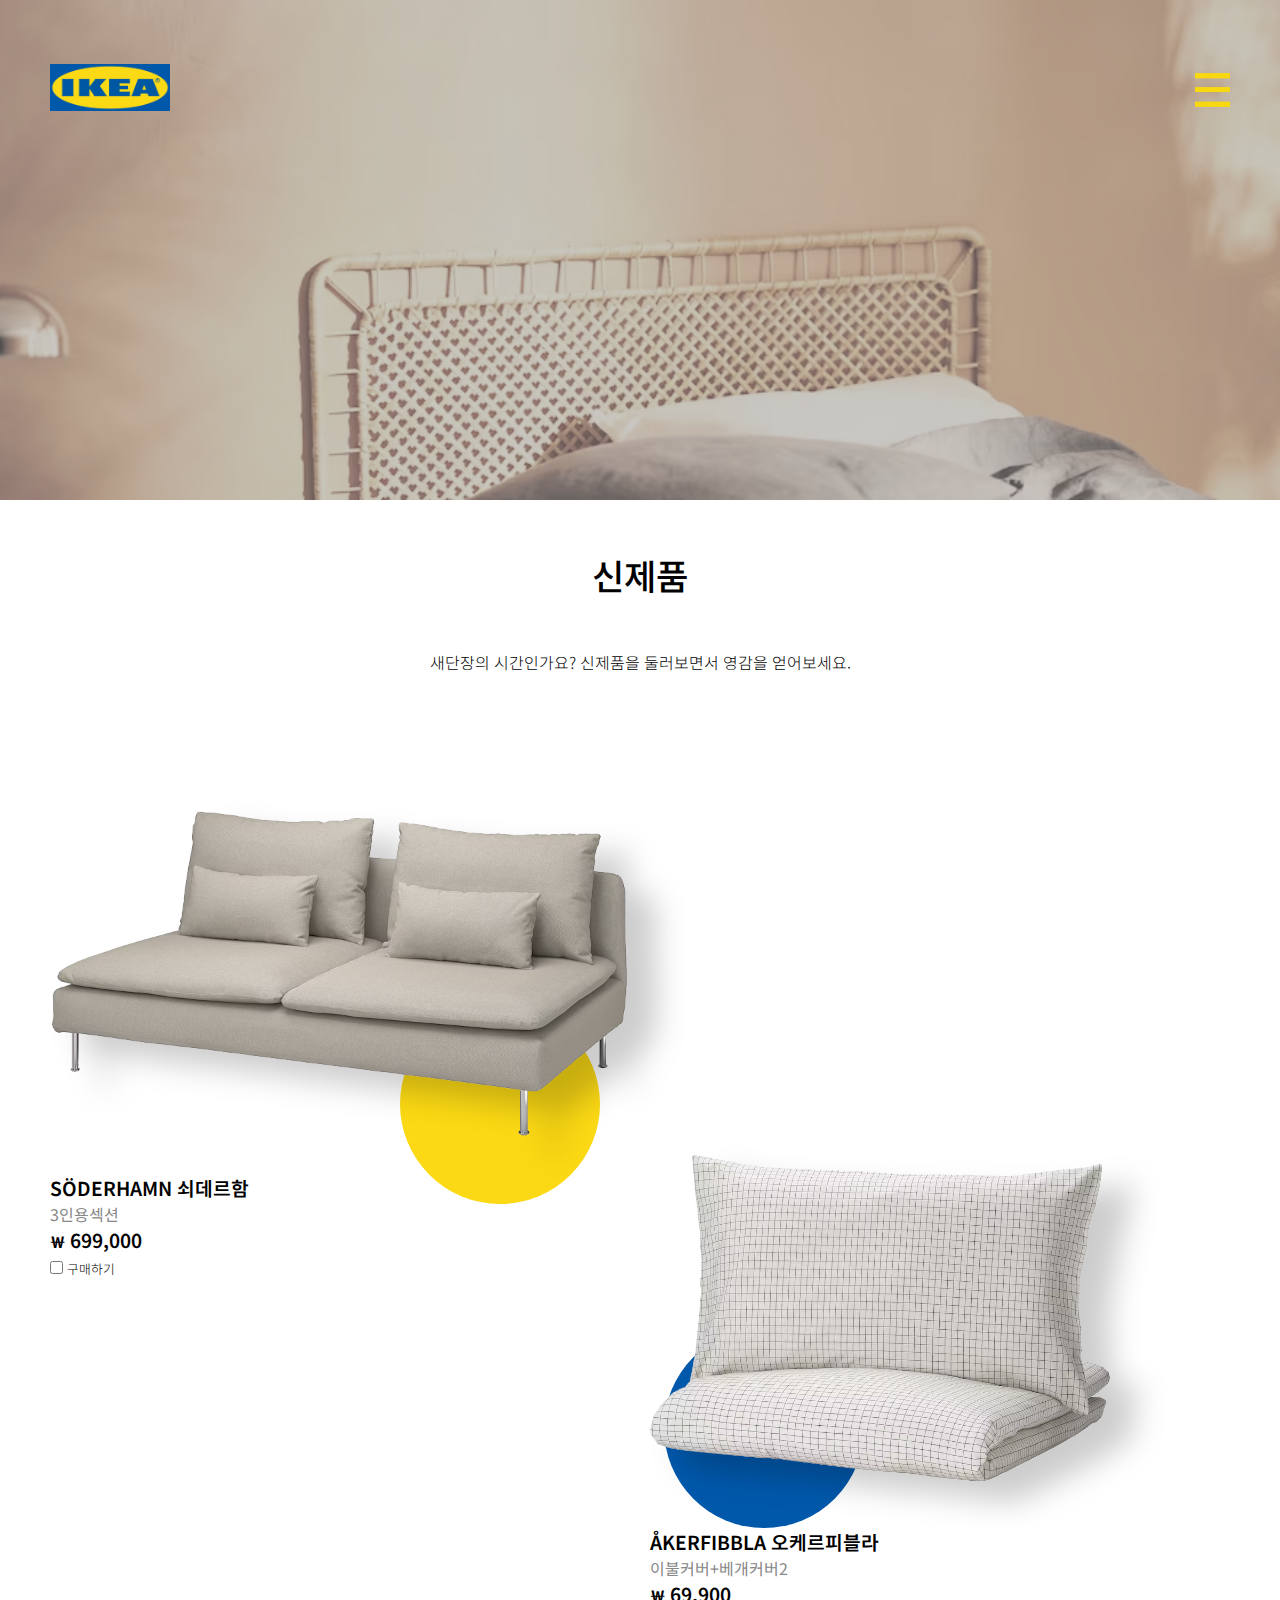
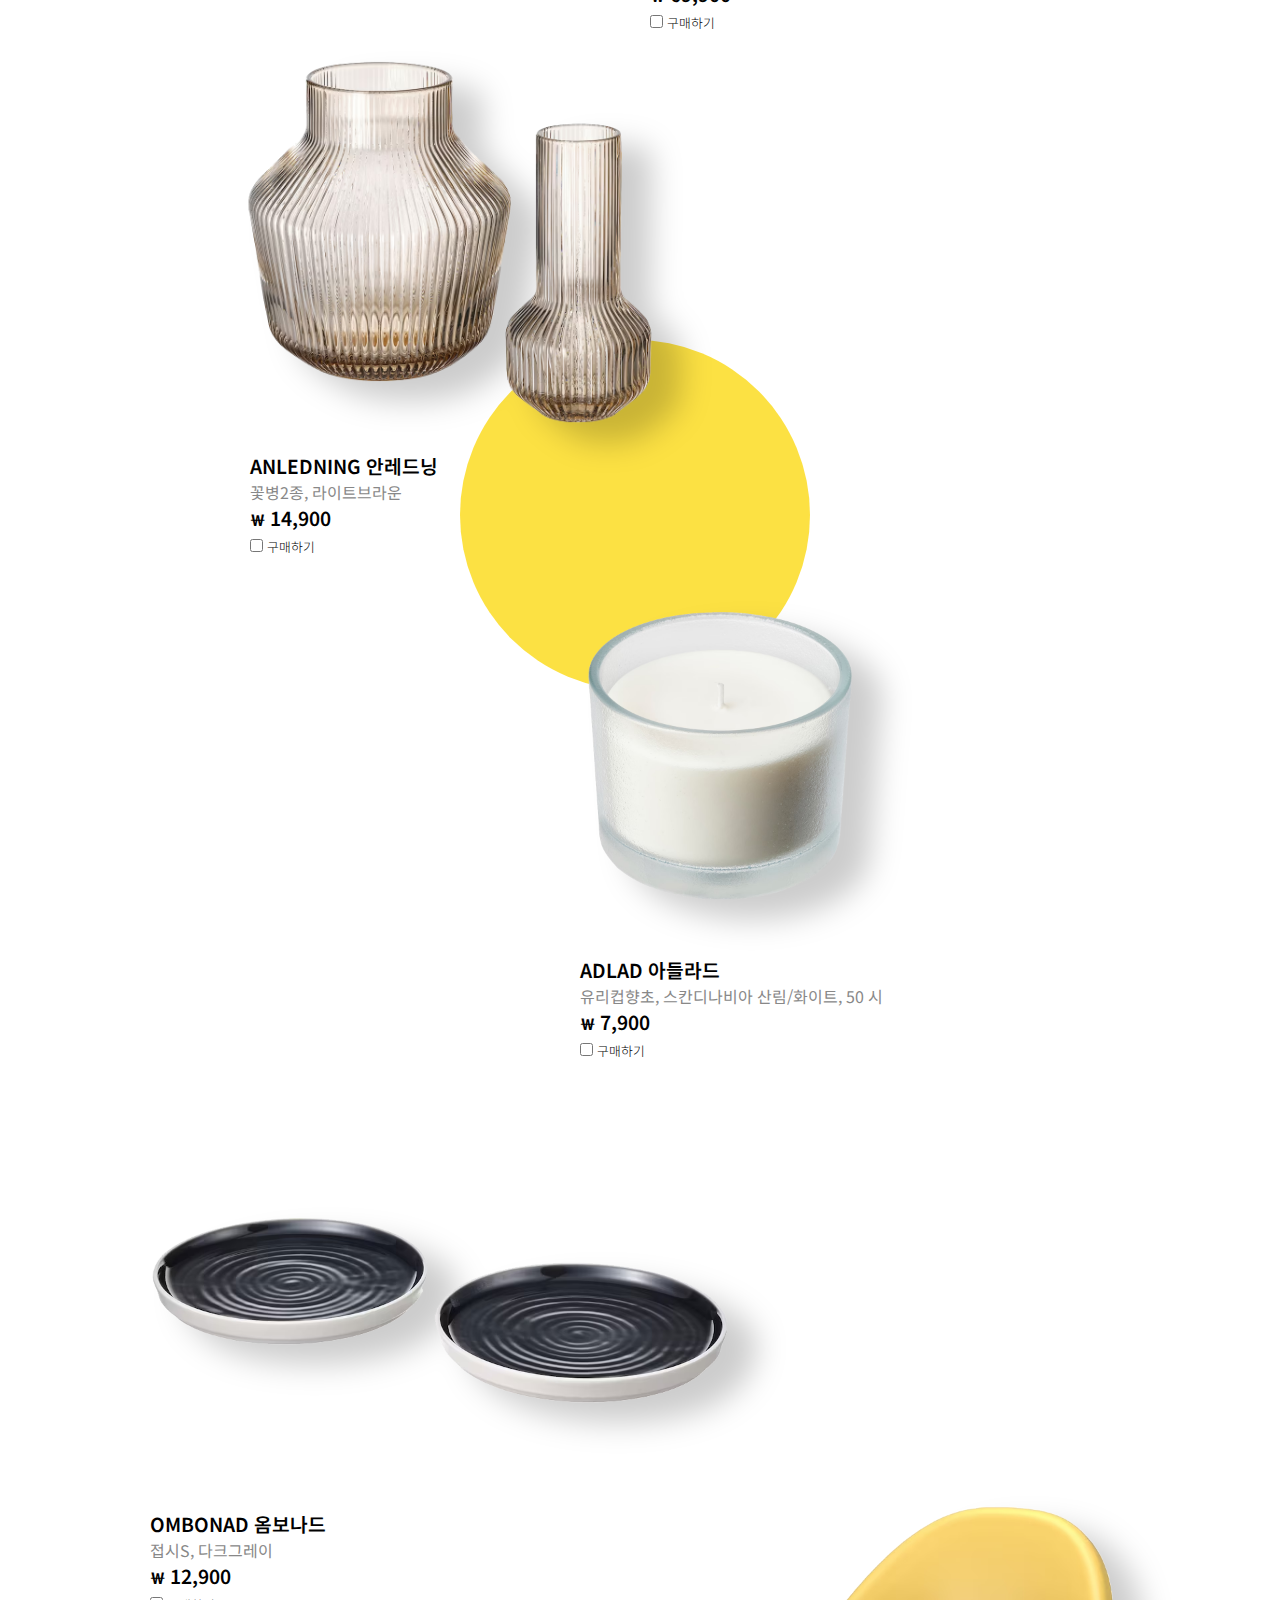
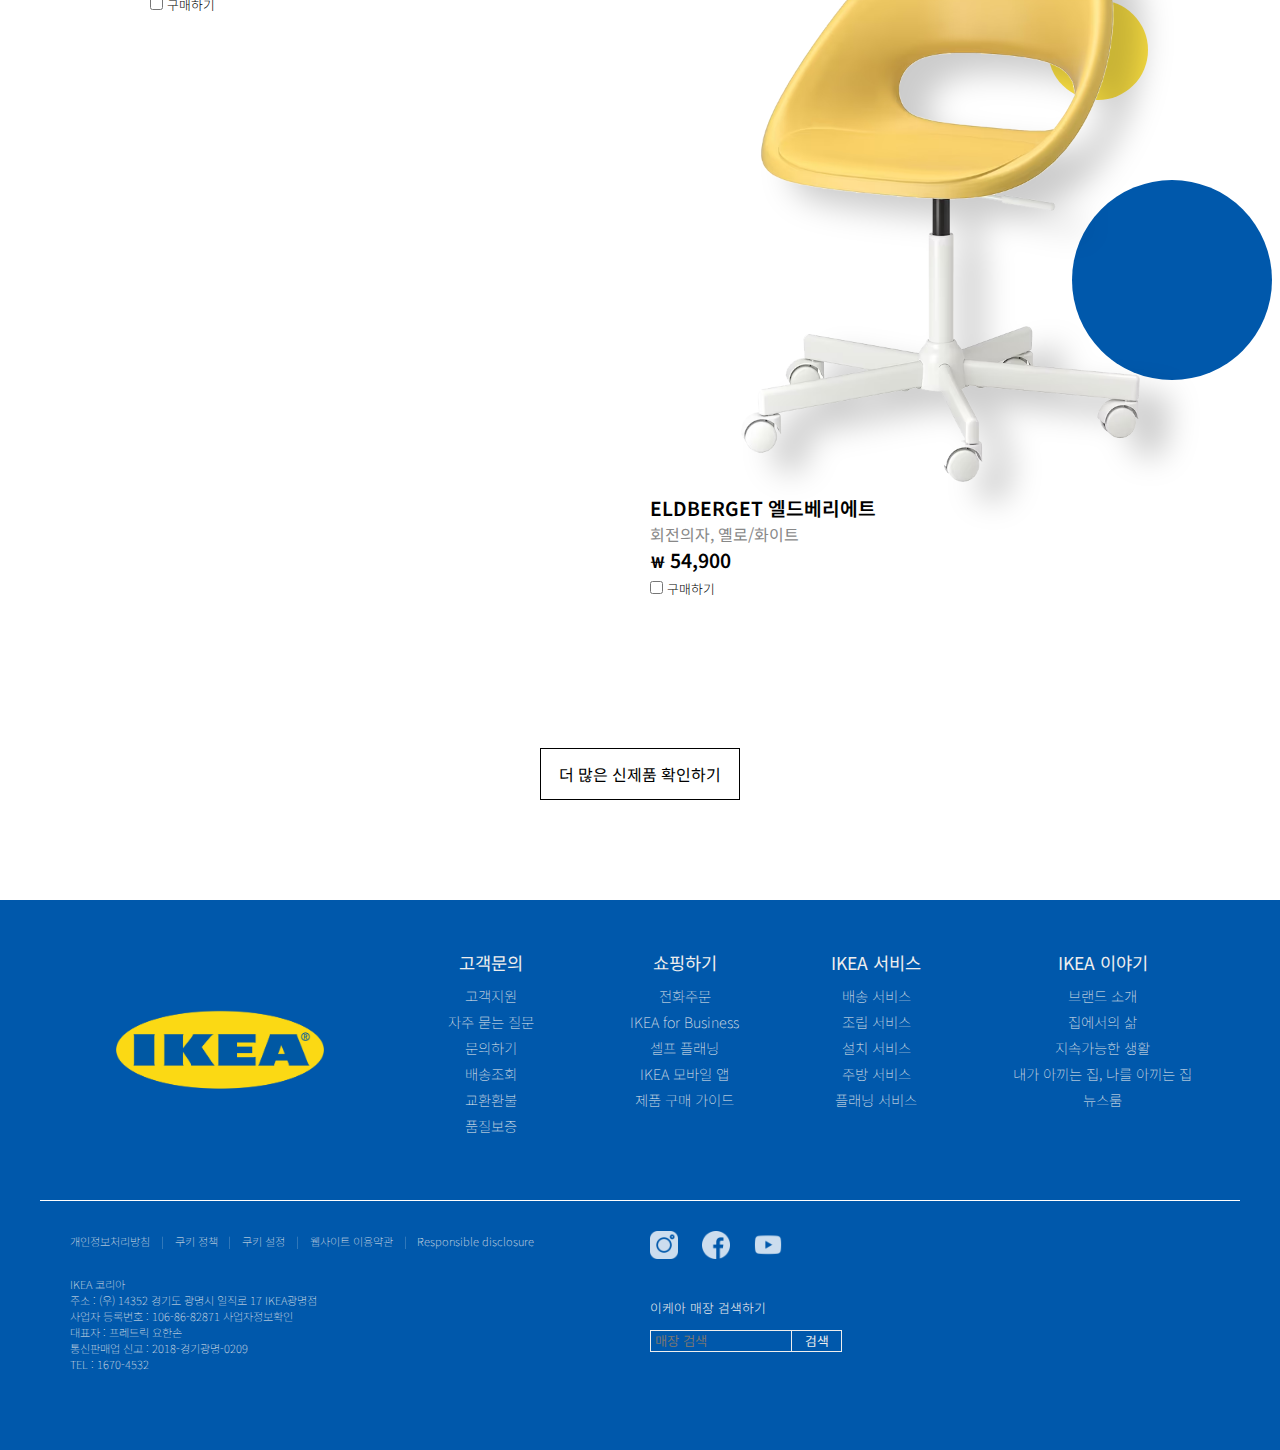
==== sub.html @ 5c3e59d3 "서브페이지 미디어쿼리 추가" ====
<!DOCTYPE html>
<html lang="ko">
<head>
    <meta charset="UTF-8">
    <meta http-equiv="X-UA-Compatible" content="IE=edge">
    <meta name="viewport" content="width=device-width, initial-scale=1.0">
    <link rel="icon" href="img/logo_tap.png">
    <link rel="stylesheet" href="css/reset.css">
    <link rel="stylesheet" href="css/sub.css">
    <link rel="preconnect" href="https://fonts.googleapis.com">
    <link rel="preconnect" href="https://fonts.gstatic.com" crossorigin>
    <link href="https://fonts.googleapis.com/css2?family=Noto+Sans+KR:wght@100;300;400;500;700;900&display=swap"
        rel="stylesheet">

    <title>IKEA_sub</title>

    <script src="https://code.jquery.com/jquery-3.6.0.min.js"></script>

    <!-- js 나중에 분리 -->
    <script> 
                // 햄버거 메뉴

                if (window.matchMedia("(min-width: 1200px)").matches) {
            function openLeftMenu() {
                document.getElementById("left_menu").style.width = "30%";
            }/*-- #left_menu의 width를 변경시켜 왼쪽 메뉴가 나타날 수 있도록 함.--*/
            function closeLeftMenu() {
                document.getElementById("left_menu").style.width = "0%";
            }
        } else if(window.matchMedia("(min-width: 700px)").matches) {
            function openLeftMenu() {
                document.getElementById("left_menu").style.width = "40%";
            }/*-- #left_menu의 width를 변경시켜 왼쪽 메뉴가 나타날 수 있도록 함.--*/
            function closeLeftMenu() {
                document.getElementById("left_menu").style.width = "0%";
            }
        } else {
            function openLeftMenu() {
                document.getElementById("left_menu").style.width = "60%";
            }/*-- #left_menu의 width를 변경시켜 왼쪽 메뉴가 나타날 수 있도록 함.--*/
            function closeLeftMenu() {
                document.getElementById("left_menu").style.width = "0%";
            }
        };
    </script>
</head>

<body>

    <div id="wrap">
    
        <header>
            <div id="menu">
                <div class="logo" onclick="location.href='index.html'"><img src="img/logo.png" alt="로고이미지"></div>
    
                <img src="img/menu_icon.png" id="hambuger" onclick="openLeftMenu()" alt="햄버거로고">
            </div>
    
            <div id="left_menu" class="overlay">
                <a href="javascript:void(0)" class="closebtn" onclick="closeLeftMenu()">&times;</a>
                <div class="overlay-content">
                    <a href="sub.html">모든 제품</a>
                    <a href="sub.html">온라인 쇼룸</a>
                    <a href="sub.html">할인 중</a>
                    <a href="sub.html">신제품</a>
                    <a href="sub.html">아이디어</a>
                    <a href="sub.html">새로운 소식</a>
                    <a href="sub.html">매장안내</a>
                </div>
            </div>
        </header>
    
        <div id="sub_top">
        </div>
    
        <div id="sub_content">
            <h1>신제품</h1>
            <p>새단장의 시간인가요? 신제품을 둘러보면서 영감을 얻어보세요.</p>
            <div class="circle"></div>
            <div class="circle2"></div>
            <div class="circle3"></div>
            <div class="circle4"></div>
            <div class="circle5"></div>

            <div id="sub_content_wrap">
                <div class="sub_content_box">
                    <div class="sub_content_img">
                        <img class="f_img" src="img/sub_product_p1.png" alt="1">
                        <img class="l_img" src="img/sub_product_j1.jpg" alt="1">
                    </div>
                    <div class="sub_content_text">
                        <span>SÖDERHAMN 쇠데르함</span>
                        <span>3인용섹션</span>
                        <span>￦699,000</span>
                        <span><input type="checkbox" class="check" name="opt1" id="opt1" value="699000" onclick="pdt();"> 구매하기</span>
                    </div>
                </div>

                <div class="sub_content_box">
                    <div class="sub_content_img">
                        <img class="f_img" src="img/sub_product_p2.png" style="width: 80%;" alt="2">
                        <img class="l_img" src="img/sub_product_j2.jpg" alt="2">
                    </div>
                    <div class="sub_content_text">
                        <span>ÅKERFIBBLA 오케르피블라</span>
                        <span>이불커버+베개커버2</span>
                        <span>￦69,900</span>
                        <span><input type="checkbox" class="check" name="opt2" id="opt2" value="69900" onclick="pdt();"> 구매하기</span>
                    </div>
                </div>

                <div class="sub_content_box">
                    <div class="sub_content_img">
                        <img class="f_img" src="img/sub_product_p3.png" style="width: 70%;" alt="3">
                        <img class="l_img" src="img/sub_product_j3.jpg" alt="3">
                    </div>
                    <div class="sub_content_text">
                        <span>ANLEDNING 안레드닝</span>
                        <span>꽃병2종, 라이트브라운</span>
                        <span>￦14,900</span>
                        <span><input type="checkbox" class="check" name="opt3" id="opt3" value="14900" onclick="pdt();"> 구매하기</span>
                    </div>
                </div>

                <div class="sub_content_box">
                    <div class="sub_content_img">
                        <img class="f_img" src="img/sub_product_p4.png" style="width: 50%;" alt="4">
                        <img class="l_img" src="img/sub_product_j4.jpg" alt="4">
                    </div>
                    <div class="sub_content_text">
                        <span>ADLAD 아들라드</span>
                        <span>유리컵향초, 스칸디나비아 산림/화이트, 50 시</span>
                        <span>￦7,900</span>
                        <span><input type="checkbox" class="check" name="opt4" id="opt4" value="7900" onclick="pdt();"> 구매하기</span>
                    </div>
                </div>

                <div class="sub_content_box">
                    <div class="sub_content_img">
                        <img class="f_img" src="img/sub_product_p5.png" alt="5">
                        <img class="l_img" src="img/sub_product_j5.jpg" alt="5">
                    </div>
                    <div class="sub_content_text">
                        <span>OMBONAD 옴보나드</span>
                        <span>접시S, 다크그레이</span>
                        <span>￦12,900</span>
                        <span><input type="checkbox" class="check" name="opt5" id="opt5" value="12900" onclick="pdt();"> 구매하기</span>
                    </div>
                </div>

                <div class="sub_content_box">
                    <div class="sub_content_img">
                        <img class="f_img" src="img/sub_product_p6.png" alt="6">
                        <img class="l_img" src="img/sub_product_j6.jpg" alt="6">
                    </div>
                    <div class="sub_content_text">
                        <span>ELDBERGET 엘드베리에트</span>
                        <span>회전의자, 옐로/화이트</span>
                        <span>￦54,900</span>
                        <span><input type="checkbox" class="check" name="opt6" id="opt6" value="54900" onclick="pdt();"> 구매하기</span>
                    </div>
                </div>
            </div>

            <div class="more_button">
                더 많은 신제품 확인하기
            </div>
    
        </div>
    
        <!-- 여기부터 푸터 -->
        <footer>
            <div class="footer_menu">
                <div class="footer_logo"><img src="img/logo.png" alt="1"></div>
                <div class="footer_menu_box">
                    <ul>
                        <li><a href="#">고객문의</a></li>
                        <li><a href="#">고객지원</a></li>
                        <li><a href="#">자주 묻는 질문</a></li>
                        <li><a href="#">문의하기</a></li>
                        <li><a href="#">배송조회</a></li>
                        <li><a href="#">교환환불</a></li>
                        <li><a href="#">품질보증</a></li>
                    </ul>
                    <ul>
                        <li><a href="#">쇼핑하기</a></li>
                        <li><a href="#">전화주문</a></li>
                        <li><a href="#">IKEA for Business</a></li>
                        <li><a href="#">셀프 플래닝</a></li>
                        <li><a href="#">IKEA 모바일 앱</a></li>
                        <li><a href="#">제품 구매 가이드</a></li>
                    </ul>
                    <ul>
                        <li><a href="#">IKEA 서비스</a></li>
                        <li><a href="#">배송 서비스</a></li>
                        <li><a href="#">조립 서비스</a></li>
                        <li><a href="#">설치 서비스</a></li>
                        <li><a href="#">주방 서비스</a></li>
                        <li><a href="#">플래닝 서비스</a></li>
                    </ul>
                    <ul>
                        <li><a href="#">IKEA 이야기</a></li>
                        <li><a href="#">브랜드 소개</a></li>
                        <li><a href="#">집에서의 삶</a></li>
                        <li><a href="#">지속가능한 생활</a></li>
                        <li><a href="#">내가 아끼는 집, 나를 아끼는 집</a></li>
                        <li><a href="#">뉴스룸</a></li>
                    </ul>
                </div>
            </div>
    
            <div class="footer_content">
                <div class="footer_content_left">
                    <ul>
                        <li><a href="#">개인정보처리방침</a></li>
                        <li>|</li>
                        <li><a href="#">쿠키 정책</a></li>
                        <li>|</li>
                        <li><a href="#">쿠키 설정</a></li>
                        <li>|</li>
                        <li><a href="#">웹사이트 이용약관</a></li>
                        <li>|</li>
                        <li><a href="#">Responsible disclosure</a></li>
                    </ul>
                    <p>
                        IKEA 코리아 <br>
                        주소 : (우) 14352 경기도 광명시 일직로 17 IKEA광명점<br>
                        사업자 등록번호 : 106-86-82871 사업자정보확인<br>
                        대표자 : 프레드릭 요한손<br>
                        통신판매업 신고 : 2018-경기광명-0209<br>
                        TEL : 1670-4532
                    </p>
                </div>
                <div class="footer_content_right">
                    <!--사이즈 1200이하가 되는 경우 위로 left위로 올라가도록 flex 설정-->
                    <div class="footer_content_right_top">
                        <a href="https://www.instagram.com/accounts/login/?next=/ikeakr/" target="_blank"><img
                                src="img/instagram.png" alt="인스타그램"></a>
                        <a href="https://www.facebook.com/IKEA.kr/" target="_blank"><img src="img/facebook.png"
                                alt="페이스북"></a>
                        <a href="https://www.youtube.com/channel/UCvt32qJUh606U-W_hr-EF7A" target="_blank"><img
                                src="img/youtube.png" alt="유튜브"></a>
                    </div>
                    <div class="footer_content_right_bottom">
                        <span>이케아 매장 검색하기</span>
                        <form>
                            <input type="search" name="store" placeholder=" 매장 검색">
                            <button type="submit">검색</button>
                        </form>
                    </div>
                </div>
    
    
    
            </div>
        </footer>
    </div>

    
    
</body>
</html>
---- css/sub.css ----
@charset "utf-8";
@media screen and (max-width:699.9px) {
    #wrap {
        width: 100%;
    }
    
    /*---- 여기부터 메뉴 ----*/
    header #menu {
        position: fixed;
        z-index: 100;
        width: 100%;
        height: 180px;
        display: flex;
        align-items: center;
        justify-content: space-between;
        background-color: transparent;
    }
    
    .logo {
        width: 120px;
        margin: 0 0 0 50px;
        color: white;
        text-align: center;
        cursor: pointer;
    }
    
    .logo img {
        width: 100%;
    }
    
    #top_menu {
        display: none;
    }
    
    #hambuger {
        width: 35px;
        margin: 0 50px 0 0px;
        cursor: pointer;
    }
    
    .overlay {
        height: 100%;
        width: 0;
        /*해당 값을 0으로 줘야 자바스크립트를 통해 숨기고 나타냄을 표현 할 수 있음*/
        position: fixed;
        z-index: 101;
        top: 0;
        right: 0;
        background-color: rgba(0, 88, 171);
        background-color: rgba(0, 88, 171, 0.9);
        overflow-x: hidden;
        /*해당 값을  hidden으로 줘야 width값에 따라 텍스트가 숨겨지고 보여짐이 가능함. */
        transition: 0.5s;
    }
    
    .overlay-content {
        position: relative;
        top: 25%;
        width: 100%;
        text-align: center;
        display: block;
        margin-top: 30px;
    }
    
    .overlay a {
        padding: 10px;
        line-height: 160%;
        font-size: 30px;
        color: rgba(251, 217, 20);
        transition: 0.3s;
        font-weight: bold;
        display: block;
        white-space: nowrap;
        /*hidden시 글자가 줄넘김 되지 않도록 해줌*/
    }
    
    .overlay a:hover,
    .overlay a:focus {
        color: #fff;
    }
    
    .overlay .closebtn {
        position: absolute;
        top: 20px;
        right: 45px;
        font-size: 60px;
    }
    
    
    
    
    /*-----서브 탑-----*/
    #sub_top {
        width: 100%;
        height: 50vh;
        min-height: 500px;
        margin: 0 auto;
        z-index: 1;
        background-position: center;
        background-attachment: fixed;
        background-size: cover;
        background-image: url("../img/sub_1.jpg");
        filter: brightness(0.7) opacity(0.7) grayscale(0.4);
    }
    
    
    
    /*-----서브 콘텐츠-----*/
    #sub_content{
        width: 100%;
        height: auto;
        margin: 0 auto;
        position: relative;
        padding-bottom: 100px;
        overflow: hidden;
    }
    
    #sub_content > h1{
        text-align: center;
        font-weight: 500;
        font-size: 2.2em;
        line-height: 150px;
    }
    #sub_content > p{
        text-align: center;
        font-weight: 300;
        font-size: 1em;
        margin-bottom: 50px;
    }
    
    .circle {
        position: absolute;
        left: 30%;
        top:14%;
        width: 200px;
        height: 200px;
        border-radius: 200px;
        background-color: rgba(251, 217, 20);
    }
    
    .circle2 {
        position: absolute;
        left: 86%;
        top: 80%;
        width: 200px;
        height: 200px;
        border-radius: 200px;
        background-color: rgba(0, 88, 171);
    }
    
    .circle3 {
        position: absolute;
        left:35%;
        top: 40%;
        width: 350px;
        height: 350px;
        border-radius: 200px;
        background-color: rgba(251, 217, 20, 0.8);
    }
    
    .circle4 {
        position: absolute;
        left: 84%;
        top: 75%;
        width: 100px;
        height: 100px;
        border-radius: 200px;
        background-color: rgba(251, 217, 20, 0.8);
    }
    .circle5 {
        position: absolute;
        left: 52%;
        top: 23%;
        width: 200px;
        height: 200px;
        border-radius: 200px;
        background-color: rgba(0, 88, 171);
    }
    
    #sub_content_wrap {
        width: 100%;
        height: auto;
        display: flex;
        flex-flow: column wrap;
    }
    
    .sub_content_box {
        width: 500px;
        align-self: center;
        padding: 0 0 50px;
    }
    .sub_content_box:nth-child(2) {
        width: 500px;
        margin-top: 0px;
        margin-right: 0px;
        align-self: center;
    }
    .sub_content_box:nth-child(3) {
        width: 500px;
        margin-top: 0px;
        margin-left: 0px;
        align-self: center;
    }
    .sub_content_box:nth-child(4) {
        width: 500px;
        margin-top: 0px;
        margin-right: 0px;
        align-self: center;
    }
    .sub_content_box:nth-child(5) {
        width: 500px;
        margin-top: 0px;
        margin-left: 0px;
        align-self: center;
    }
    .sub_content_box:nth-child(6) {
        width: 500px;
        margin-top: 0px;
        align-self: center;
    }
    .sub_content_img img{
        width: 100%;
        height: auto;
        position: relative;
        filter: none;
    }
    /* .sub_content_img {
        width: 100%;
        height: 450px;
        background-color: aqua;
    
    }*/
    
    .sub_content_img > .f_img{
        display: none;
    } /*1200px 보여지는 이미지*/
    .sub_content_img > .l_img{
        display: block;
    } /*700 이하부터 보여지는 이미지*/
    
    
    .sub_content_box {
        margin-top: 0px;
        margin-left: 10px;
    }
    /* .sub_content_box:nth-child(1) > .sub_content_text, .sub_content_box:nth-child(5) > .sub_content_text {
        margin-top: -100px;
        margin-left: 10px;
    }
    
    .sub_content_box:nth-child(2) > .sub_content_text {
        margin-top: -30px;
        margin-left: 10px;
    }
    
    .sub_content_box:nth-child(3) > .sub_content_text, .sub_content_box:nth-child(6) > .sub_content_text {
        margin-top: 0px;
        margin-left: 10px;
    }
    
    .sub_content_box:nth-child(4) > .sub_content_text {
        margin-top: 50px;
        margin-left: 10px;
    } */
    
    
    
    .sub_content_text span {
        width: 100%;
        display:block;
        position: relative; /*글씨 맨 위로 올림*/
        
    }
    .sub_content_text span:nth-of-type(1) {
        font-size: 1.2em;
        font-weight: 600;
        margin: 0;
    }
    .sub_content_text span:nth-of-type(2) {
        font-size: 1em;
        font-weight: 400;
        margin: 0;
        color: #888;
    }
    .sub_content_text span:nth-of-type(3) {
        font-size: 1.2em;
        font-weight: 600;
        margin: 0;
    }
    .sub_content_text span:nth-of-type(3)::first-letter {
        font-size: 0.8em;
        font-weight: 900;
        margin: 0 5px 0 0;
    }
    .sub_content_text span:nth-of-type(4) {
        font-size: 0.8em;
        font-weight: 300;
        margin: 5px 0 0;
    }
    
    
    
    
    .more_button {
        width: 200px;
        line-height: 50px;
        border: 1px solid black;
        margin: 150px auto 0;
        text-align: center;
        cursor: pointer;
        background-color: transparent;
    }
    
    .more_button:hover {
        background-color: rgba(251, 217, 20, 0.8);
    }
    
    
    
    
    
       /*-----푸터 부분-----*/
    footer {
        width: 100%;
        background-color: rgba(0, 88, 171);
    }

    footer .footer_menu {
        width: 100%;
        margin: 0 auto;
        display: flex;
        flex-flow: row wrap;
    }

    footer .footer_logo {
        width: 100%;
        height: 50px;
        margin: 30px 0;
        position: relative;
        background-color: rgba(0, 88, 171);
    }

    footer .footer_logo>img {
        width: 20%;
        position: absolute;
        transform: translate(-50%, -50%);
        top: 100%;
        left: 20%;
    }

    footer .footer_menu_box {
        width: 100%;
        height: auto;
        margin: 0 5% 50px;
        background-color: rgba(0, 88, 171);
        display: flex;
        justify-content: space-around;
    }


    footer .footer_menu_box>ul li {
        font-size: 0.7em;
        text-align: center;
        margin: 10px 5px;
        font-weight: 100;
    }

    footer .footer_menu_box>ul li a {
        color: #eee;
    }

    footer .footer_menu_box>ul li:nth-of-type(1) {
        margin: 50px 0 10px;
        font-weight: 400;
        font-size: 0.9em;
    }

    footer .footer_content {
        width: 100%;
        margin: 0 auto;
        padding-bottom: 10%;
        height: auto;
        border-top: 1px solid white;
        display: flex;
        flex-flow: row wrap-reverse;
        color: #eee;
        font-weight: 100;
    }

    .footer_content_left {
        width: 100%;
        display: flex;
        flex-flow: row wrap;
    }

    .footer_content_left>ul {
        width: 100%;
        height: auto;
        line-height: 15px;
        margin: 30px 10% 0;
        display: flex;
        flex-flow: row wrap;
    }

    .footer_content_left>ul li {
        width: auto;
        font-size: 0.6em;
        margin-right: 4%;
    }

    .footer_content_left>ul li:nth-of-type(2n) {
        opacity: 0.5;
    }

    .footer_content_left>ul li a {
        color: #eee;
    }

    .footer_content_left>p {
        width: 100%;
        height: auto;
        display: flex;
        margin: 5% 10% 0;
        font-size: 0.6em;
    }

    .footer_content_right {
        width: 100%;
        height: 50%;
        display: flex;
        flex-flow: row wrap;
        justify-content: flex-start;
    }

    /*sns*/
    .footer_content_right_top {
        width: 100%;
        margin: 0px 10% 0;
    }

    .footer_content_right_top img {
        width: 28px;
        margin: 30px 10px 0;
        filter: invert(1);
        opacity: 0.8;
    }

    .footer_content_right a {
        height: 0;
    }

    /*search*/
    .footer_content_right_bottom {
        width: 100%;
        margin: 30px 10px 0;
    }

    .footer_content_right_bottom span {
        display: inline-block;
        font-size: 0.8em;
        font-weight: 300;
        margin-left: 10%;
        margin-bottom: 10px;
    }

    .footer_content_right_bottom input {
        margin: 0px 0 0 10%;
        border: 1px solid #eee;
        color: #eee;
        background-color: transparent;
        line-height: 20px;
    }

    .footer_content_right_bottom button {
        width: 50px;
        border: 1px solid #eee;
        border-left: 1px solid #eee;
        background-color: transparent;
        color: #eee;
        margin-left: -4px;
        cursor: pointer;
        font-size: 0.8em;
        line-height: 20px;
    }
    }
@media screen and (min-width:700px) {
    #wrap {
        width: 100%;
    }
    
    /*---- 여기부터 메뉴 ----*/
    header #menu {
        position: fixed;
        z-index: 100;
        width: 100%;
        height: 180px;
        display: flex;
        align-items: center;
        justify-content: space-between;
        background-color: transparent;
    }
    
    .logo {
        width: 120px;
        margin: 0 0 0 50px;
        color: white;
        text-align: center;
        cursor: pointer;
    }
    
    .logo img {
        width: 100%;
    }
    
    #top_menu {
        display: none;
    }
    
    #hambuger {
        width: 35px;
        margin: 0 50px 0 0px;
        cursor: pointer;
    }
    
    .overlay {
        height: 100%;
        width: 0;
        /*해당 값을 0으로 줘야 자바스크립트를 통해 숨기고 나타냄을 표현 할 수 있음*/
        position: fixed;
        z-index: 101;
        top: 0;
        right: 0;
        background-color: rgba(0, 88, 171);
        background-color: rgba(0, 88, 171, 0.9);
        overflow-x: hidden;
        /*해당 값을  hidden으로 줘야 width값에 따라 텍스트가 숨겨지고 보여짐이 가능함. */
        transition: 0.5s;
    }
    
    .overlay-content {
        position: relative;
        top: 25%;
        width: 100%;
        text-align: center;
        display: block;
        margin-top: 30px;
    }
    
    .overlay a {
        padding: 10px;
        line-height: 160%;
        font-size: 30px;
        color: rgba(251, 217, 20);
        transition: 0.3s;
        font-weight: bold;
        display: block;
        white-space: nowrap;
        /*hidden시 글자가 줄넘김 되지 않도록 해줌*/
    }
    
    .overlay a:hover,
    .overlay a:focus {
        color: #fff;
    }
    
    .overlay .closebtn {
        position: absolute;
        top: 20px;
        right: 45px;
        font-size: 60px;
    }
    
    
    
    
    /*-----서브 탑-----*/
    #sub_top {
        width: 100%;
        height: 50vh;
        min-height: 500px;
        margin: 0 auto;
        z-index: 1;
        background-position: center;
        background-attachment: fixed;
        background-size: cover;
        background-image: url("../img/sub_1.jpg");
        filter: brightness(0.7) opacity(0.7) grayscale(0.4);
    }
    
    
    
    /*-----서브 콘텐츠-----*/
    #sub_content{
        width: 100%;
        height: auto;
        margin: 0 auto;
        position: relative;
        padding-bottom: 100px;
        overflow: hidden;
    }
    
    #sub_content > h1{
        text-align: center;
        font-weight: 500;
        font-size: 2.2em;
        line-height: 150px;
    }
    #sub_content > p{
        text-align: center;
        font-weight: 300;
        font-size: 1em;
        margin-bottom: 0px;
    }
    
    .circle {
        position: absolute;
        left: 30%;
        top:14%;
        width: 200px;
        height: 200px;
        border-radius: 200px;
        background-color: rgba(251, 217, 20);
    }
    
    .circle2 {
        position: absolute;
        left: 86%;
        top: 80%;
        width: 200px;
        height: 200px;
        border-radius: 200px;
        background-color: rgba(0, 88, 171);
    }
    
    .circle3 {
        position: absolute;
        left:35%;
        top: 40%;
        width: 350px;
        height: 350px;
        border-radius: 200px;
        background-color: rgba(251, 217, 20, 0.8);
    }
    
    .circle4 {
        position: absolute;
        left: 84%;
        top: 75%;
        width: 100px;
        height: 100px;
        border-radius: 200px;
        background-color: rgba(251, 217, 20, 0.8);
    }
    .circle5 {
        position: absolute;
        left: 52%;
        top: 23%;
        width: 200px;
        height: 200px;
        border-radius: 200px;
        background-color: rgba(0, 88, 171);
    }
    
    #sub_content_wrap {
        width: 100%;
        height: auto;
        display: flex;
        flex-flow: column wrap;
    }
    
    .sub_content_box {
        width: 500px;
        align-self: flex-start;
        padding: 0;
    }
    .sub_content_box:nth-child(2) {
        width: 500px;
        margin-top: -150px;
        margin-right: -20px;
        align-self: flex-end;
    }
    .sub_content_box:nth-child(3) {
        width: 500px;
        margin-top: 0px;
        margin-left: 200px;
        align-self: flex-start;
    }
    .sub_content_box:nth-child(4) {
        width: 500px;
        margin-top: 50px;
        margin-right: 70px;
        align-self: flex-end;
    }
    .sub_content_box:nth-child(5) {
        width: 500px;
        margin-top: -50px;
        margin-left: 100px;
        align-self: flex-start;
    }
    .sub_content_box:nth-child(6) {
        width: 500px;
        margin-top: -120px;
        align-self: flex-end;
    }
    .sub_content_img img{
        width: 95%;
        height: auto;
        filter: drop-shadow(30px 20px 15px rgba(0,0,0,0.2));
    }
    /* .sub_content_img {
        width: 100%;
        height: 450px;
        background-color: aqua;
    
    }*/
    
    .sub_content_img > .f_img{
        display: block;
    } /*1200px 보여지는 이미지*/
    .sub_content_img > .l_img{
        display: none;
    } /*700 이하부터 보여지는 이미지*/
    
    
    .sub_content_box:nth-child(1) > .sub_content_text, .sub_content_box:nth-child(5) > .sub_content_text {
        margin-top: -100px;
        margin-left: 10px;
    }/*1번 5번 제품명, 제품가격*/
    
    .sub_content_box:nth-child(2) > .sub_content_text {
        margin-top: -30px;
        margin-left: 10px;
    }/*2번 제품명, 제품가격*/
    
    .sub_content_box:nth-child(3) > .sub_content_text, .sub_content_box:nth-child(6) > .sub_content_text {
        margin-top: 0px;
        margin-left: 10px;
    }/*3번 6번 제품명, 제품가격*/
    
    .sub_content_box:nth-child(4) > .sub_content_text {
        margin-top: 50px;
        margin-left: 10px;
    }/*4번 제품명, 제품가격*/
    
    
    
    .sub_content_text span {
        width: 100%;
        display:block;
        position: relative; /*글씨 맨 위로 올림*/
        
    }
    .sub_content_text span:nth-of-type(1) {
        font-size: 1.2em;
        font-weight: 600;
        margin: 0;
    }
    .sub_content_text span:nth-of-type(2) {
        font-size: 1em;
        font-weight: 400;
        margin: 0;
        color: #888;
    }
    .sub_content_text span:nth-of-type(3) {
        font-size: 1.2em;
        font-weight: 600;
        margin: 0;
    }
    .sub_content_text span:nth-of-type(3)::first-letter {
        font-size: 0.8em;
        font-weight: 900;
        margin: 0 5px 0 0;
    }
    .sub_content_text span:nth-of-type(4) {
        font-size: 0.8em;
        font-weight: 300;
        margin: 5px 0 0;
    }
    
    
    
    
    .more_button {
        width: 200px;
        line-height: 50px;
        border: 1px solid black;
        margin: 150px auto 0;
        text-align: center;
        cursor: pointer;
        background-color: transparent;
    }
    
    .more_button:hover {
        background-color: rgba(251, 217, 20, 0.8);
    }
    
    
    
    
    

    /*-----푸터 부분-----*/
    footer {
        width: 100%;
        background-color: rgba(0, 88, 171);
    }

    footer .footer_menu {
        width: 100%;
        margin: 0 auto;
        display: flex;
        flex-flow: row wrap;
    }

    footer .footer_logo {
        width: 100%;
        height: 50px;
        margin: 30px 0;
        position: relative;
        background-color: rgba(0, 88, 171);
    }

    footer .footer_logo>img {
        width: 20%;
        position: absolute;
        transform: translate(-50%, -50%);
        top: 100%;
        left: 20%;
    }

    footer .footer_menu_box {
        width: 100%;
        height: auto;
        margin: 0 6% 50px;
        background-color: rgba(0, 88, 171);
        display: flex;
        justify-content: space-around;
    }


    footer .footer_menu_box>ul li {
        font-size: 0.9em;
        text-align: center;
        margin: 5px;
        font-weight: 100;
    }

    footer .footer_menu_box>ul li a {
        color: #eee;
    }

    footer .footer_menu_box>ul li:nth-of-type(1) {
        margin: 50px 0 10px;
        font-weight: 400;
        font-size: 1.1em;
    }

    footer .footer_content {
        width: 100%;
        margin: 0 auto;
        height: 250px;
        border-top: 1px solid white;
        display: flex;
        flex-flow: row wrap;
        color: #eee;
        font-weight: 100;
    }

    .footer_content_left {
        width: 50%;
        display: flex;
        flex-flow: row wrap;
    }

    .footer_content_left>ul {
        width: 100%;
        height: auto;
        line-height: 10px;
        margin: 30px 10% 0;
        display: flex;
        flex-flow: row wrap;
    }

    .footer_content_left>ul li {
        width: auto;
        font-size: 0.7em;
        margin-right: 2%;
    }

    .footer_content_left>ul li:nth-of-type(2n) {
        opacity: 0.5;
    }

    .footer_content_left>ul li a {
        color: #eee;
    }

    .footer_content_left>p {
        width: 100%;
        height: auto;
        display: flex;
        margin: 5% 10% 0;
        font-size: 0.7em;
    }

    .footer_content_right {
        width: 50%;
        height: 50%;
        display: flex;
        flex-flow: row wrap;
        justify-content: flex-start;
    }

    /*sns*/
    .footer_content_right_top {
        width: 100%;
    }

    .footer_content_right_top img {
        width: 28px;
        margin: 30px 10px 0;
        filter: invert(1);
        opacity: 0.8;
    }

    .footer_content_right a {
        height: 0;
    }

    /*search*/
    .footer_content_right_bottom {
        width: 100%;
        margin: 30px 10px 0;
    }

    .footer_content_right_bottom span {
        display: inline-block;
        font-size: 0.8em;
        font-weight: 300;
        margin-bottom: 10px;
    }

    .footer_content_right_bottom input {
        border: 1px solid #eee;
        color: #eee;
        background-color: transparent;
        line-height: 20px;
    }

    .footer_content_right_bottom button {
        width: 50px;
        border: 1px solid #eee;
        border-left: none;
        background-color: transparent;
        color: #eee;
        margin-left: -4px;
        cursor: pointer;
        font-size: 0.8em;
        line-height: 20px;
    }
    }
@media screen and (min-width:1200px) {
#wrap {
    width: 100%;
}

/*---- 여기부터 메뉴 ----*/
header #menu {
    position: fixed;
    z-index: 100;
    width: 100%;
    height: 180px;
    display: flex;
    align-items: center;
    justify-content: space-between;
    background-color: transparent;
}

.logo {
    width: 120px;
    margin: 0 0 0 50px;
    color: white;
    text-align: center;
    cursor: pointer;
}

.logo img {
    width: 100%;
}

#top_menu {
    display: none;
}

#hambuger {
    width: 35px;
    margin: 0 50px 0 0px;
    cursor: pointer;
}

.overlay {
    height: 100%;
    width: 0;
    /*해당 값을 0으로 줘야 자바스크립트를 통해 숨기고 나타냄을 표현 할 수 있음*/
    position: fixed;
    z-index: 101;
    top: 0;
    right: 0;
    background-color: rgba(0, 88, 171);
    background-color: rgba(0, 88, 171, 0.9);
    overflow-x: hidden;
    /*해당 값을  hidden으로 줘야 width값에 따라 텍스트가 숨겨지고 보여짐이 가능함. */
    transition: 0.5s;
}

.overlay-content {
    position: relative;
    top: 25%;
    width: 100%;
    text-align: center;
    display: block;
    margin-top: 30px;
}

.overlay a {
    padding: 10px;
    line-height: 160%;
    font-size: 30px;
    color: rgba(251, 217, 20);
    transition: 0.3s;
    font-weight: bold;
    display: block;
    white-space: nowrap;
    /*hidden시 글자가 줄넘김 되지 않도록 해줌*/
}

.overlay a:hover,
.overlay a:focus {
    color: #fff;
}

.overlay .closebtn {
    position: absolute;
    top: 20px;
    right: 45px;
    font-size: 60px;
}




/*-----서브 탑-----*/
#sub_top {
    width: 100%;
    height: 50vh;
    min-height: 500px;
    margin: 0 auto;
    z-index: 1;
    background-position: center;
    background-attachment: fixed;
    background-size: cover;
    background-image: url("../img/sub_1.jpg");
    filter: brightness(0.7) opacity(0.7) grayscale(0.4);
}



/*-----서브 콘텐츠-----*/
#sub_content{
    width: 1200px;
    height: auto;
    margin: 0 auto;
    position: relative;
    padding-bottom: 100px;
    overflow: visible;
}

#sub_content > h1{
    text-align: center;
    font-weight: 500;
    font-size: 2.2em;
    line-height: 150px;
}
#sub_content > p{
    text-align: center;
    font-weight: 300;
    font-size: 1em;
    margin-bottom: 0px;
}

.circle {
    position: absolute;
    left: 30%;
    top:14%;
    width: 200px;
    height: 200px;
    border-radius: 200px;
    background-color: rgba(251, 217, 20);
}

.circle2 {
    position: absolute;
    left: 86%;
    top: 80%;
    width: 200px;
    height: 200px;
    border-radius: 200px;
    background-color: rgba(0, 88, 171);
}

.circle3 {
    position: absolute;
    left:35%;
    top: 40%;
    width: 350px;
    height: 350px;
    border-radius: 200px;
    background-color: rgba(251, 217, 20, 0.8);
}

.circle4 {
    position: absolute;
    left: 84%;
    top: 75%;
    width: 100px;
    height: 100px;
    border-radius: 200px;
    background-color: rgba(251, 217, 20, 0.8);
}
.circle5 {
    position: absolute;
    left: 52%;
    top: 23%;
    width: 200px;
    height: 200px;
    border-radius: 200px;
    background-color: rgba(0, 88, 171);
}

#sub_content_wrap {
    width: 100%;
    height: auto;
    display: flex;
    flex-flow: column wrap;
}

.sub_content_box {
    width: 50%;
    align-self: flex-start;
    padding: 0;
}
.sub_content_box:nth-child(2) {
    width: 50%;
    margin-top: -200px;
    margin-right: 0px;
    align-self: flex-end;
}
.sub_content_box:nth-child(3) {
    width: 50%;
    margin-top: 0px;
    margin-left: 200px;
    align-self: flex-start;
}
.sub_content_box:nth-child(4) {
    width: 50%;
    margin-top: 50px;
    margin-right: 70px;
    align-self: flex-end;
}
.sub_content_box:nth-child(5) {
    width: 50%;
    margin-top: -50px;
    margin-left: 100px;
    align-self: flex-start;
}
.sub_content_box:nth-child(6) {
    width: 50%;
    margin-top: -120px;
    align-self: flex-end;
}
.sub_content_img img{
    width: 100%;
    height: auto;
    filter: drop-shadow(30px 20px 15px rgba(0,0,0,0.2));
}
/* .sub_content_img {
    width: 100%;
    height: 450px;
    background-color: aqua;

}*/

.sub_content_img > .f_img{
    display: block;
} /*1200px 보여지는 이미지*/
.sub_content_img > .l_img{
    display: none;
} /*700 이하부터 보여지는 이미지*/


.sub_content_box:nth-child(1) > .sub_content_text, .sub_content_box:nth-child(5) > .sub_content_text {
    margin-top: -100px;
    margin-left: 10px;
}/*1번 5번 제품명, 제품가격*/

.sub_content_box:nth-child(2) > .sub_content_text {
    margin-top: -30px;
    margin-left: 10px;
}/*2번 제품명, 제품가격*/

.sub_content_box:nth-child(3) > .sub_content_text, .sub_content_box:nth-child(6) > .sub_content_text {
    margin-top: 0px;
    margin-left: 10px;
}/*3번 6번 제품명, 제품가격*/

.sub_content_box:nth-child(4) > .sub_content_text {
    margin-top: 50px;
    margin-left: 10px;
}/*4번 제품명, 제품가격*/



.sub_content_text span {
    width: 100%;
    display:block;
    position: relative; /*글씨 맨 위로 올림*/
    
}
.sub_content_text span:nth-of-type(1) {
    font-size: 1.2em;
    font-weight: 600;
    margin: 0;
}
.sub_content_text span:nth-of-type(2) {
    font-size: 1em;
    font-weight: 400;
    margin: 0;
    color: #888;
}
.sub_content_text span:nth-of-type(3) {
    font-size: 1.2em;
    font-weight: 600;
    margin: 0;
}
.sub_content_text span:nth-of-type(3)::first-letter {
    font-size: 0.8em;
    font-weight: 900;
    margin: 0 5px 0 0;
}
.sub_content_text span:nth-of-type(4) {
    font-size: 0.8em;
    font-weight: 300;
    margin: 5px 0 0;
}




.more_button {
    width: 200px;
    line-height: 50px;
    border: 1px solid black;
    margin: 150px auto 0;
    text-align: center;
    cursor: pointer;
    background-color: transparent;
}

.more_button:hover {
    background-color: rgba(251, 217, 20, 0.8);
}





/*-----푸터 부분-----*/
footer {
    width: 100%;
    background-color: rgba(0, 88, 171);
}

footer .footer_menu {
    width: 1200px;
    margin: 0 auto;
    display: flex;
}

footer .footer_logo {
    width: 30%;
    height: 300px;
    margin: 0 auto;
    position: relative;
    background-color: rgba(0, 88, 171);
}

footer .footer_logo>img {
    width: 60%;
    position: absolute;
    transform: translate(-50%, -50%);
    top: 50%;
    left: 50%;
}

footer .footer_menu_box {
    width: 70%;
    height: 300px;
    margin: 0;
    background-color: rgba(0, 88, 171);
    display: flex;
    justify-content: space-around;
}


footer .footer_menu_box>ul li {
    font-size: 0.9em;
    text-align: center;
    margin: 5px;
    font-weight: 100;
}

footer .footer_menu_box>ul li a {
    color: #eee;
}

footer .footer_menu_box>ul li:nth-of-type(1) {
    margin: 50px 0 10px;
    font-weight: 400;
    font-size: 1.1em;
}

footer .footer_content {
    width: 1200px;
    margin: 0 auto;
    height: 250px;
    border-top: 1px solid white;
    display: flex;
    flex-flow: row wrap;
    color: #eee;
    font-weight: 100;
}

.footer_content_left {
    width: 50%;
    display: flex;
    flex-flow: row wrap;
}

.footer_content_left>ul {
    width: 100%;
    height: 30%;
    line-height: 80px;
    margin: 0 5%;
    display: flex;
    flex-flow: row wrap;
}

.footer_content_left>ul li {
    width: auto;
    font-size: 0.7em;
    margin-right: 2%;
}

.footer_content_left>ul li:nth-of-type(2n) {
    opacity: 0.5;
}

.footer_content_left>ul li a {
    color: #eee;
}

.footer_content_left>p {
    width: 100%;
    height: 70%;
    display: flex;
    margin: 0 5%;
    font-size: 0.7em;
}

.footer_content_right {
    width: 50%;
    height: 50%;
    display: flex;
    flex-flow: row wrap;
    justify-content: flex-start;
}

/*sns*/
.footer_content_right_top {
    width: 100%;
}

.footer_content_right_top img {
    width: 28px;
    margin: 30px 10px 0;
    filter: invert(1);
    opacity: 0.8;
}

.footer_content_right a {
    height: 0;
}

/*search*/
.footer_content_right_bottom {
    width: 100%;
    margin: 30px 10px 0;
}

.footer_content_right_bottom span {
    display: inline-block;
    font-size: 0.8em;
    font-weight: 300;
    margin-bottom: 10px;
}

.footer_content_right_bottom input {
    border: 1px solid #eee;
    color: #eee;
    background-color: transparent;
    line-height: 20px;
}

.footer_content_right_bottom button {
    width: 50px;
    border: 1px solid #eee;
    border-left: none;
    background-color: transparent;
    color: #eee;
    margin-left: -4px;
    cursor: pointer;
    font-size: 0.8em;
    line-height: 20px;
}
}
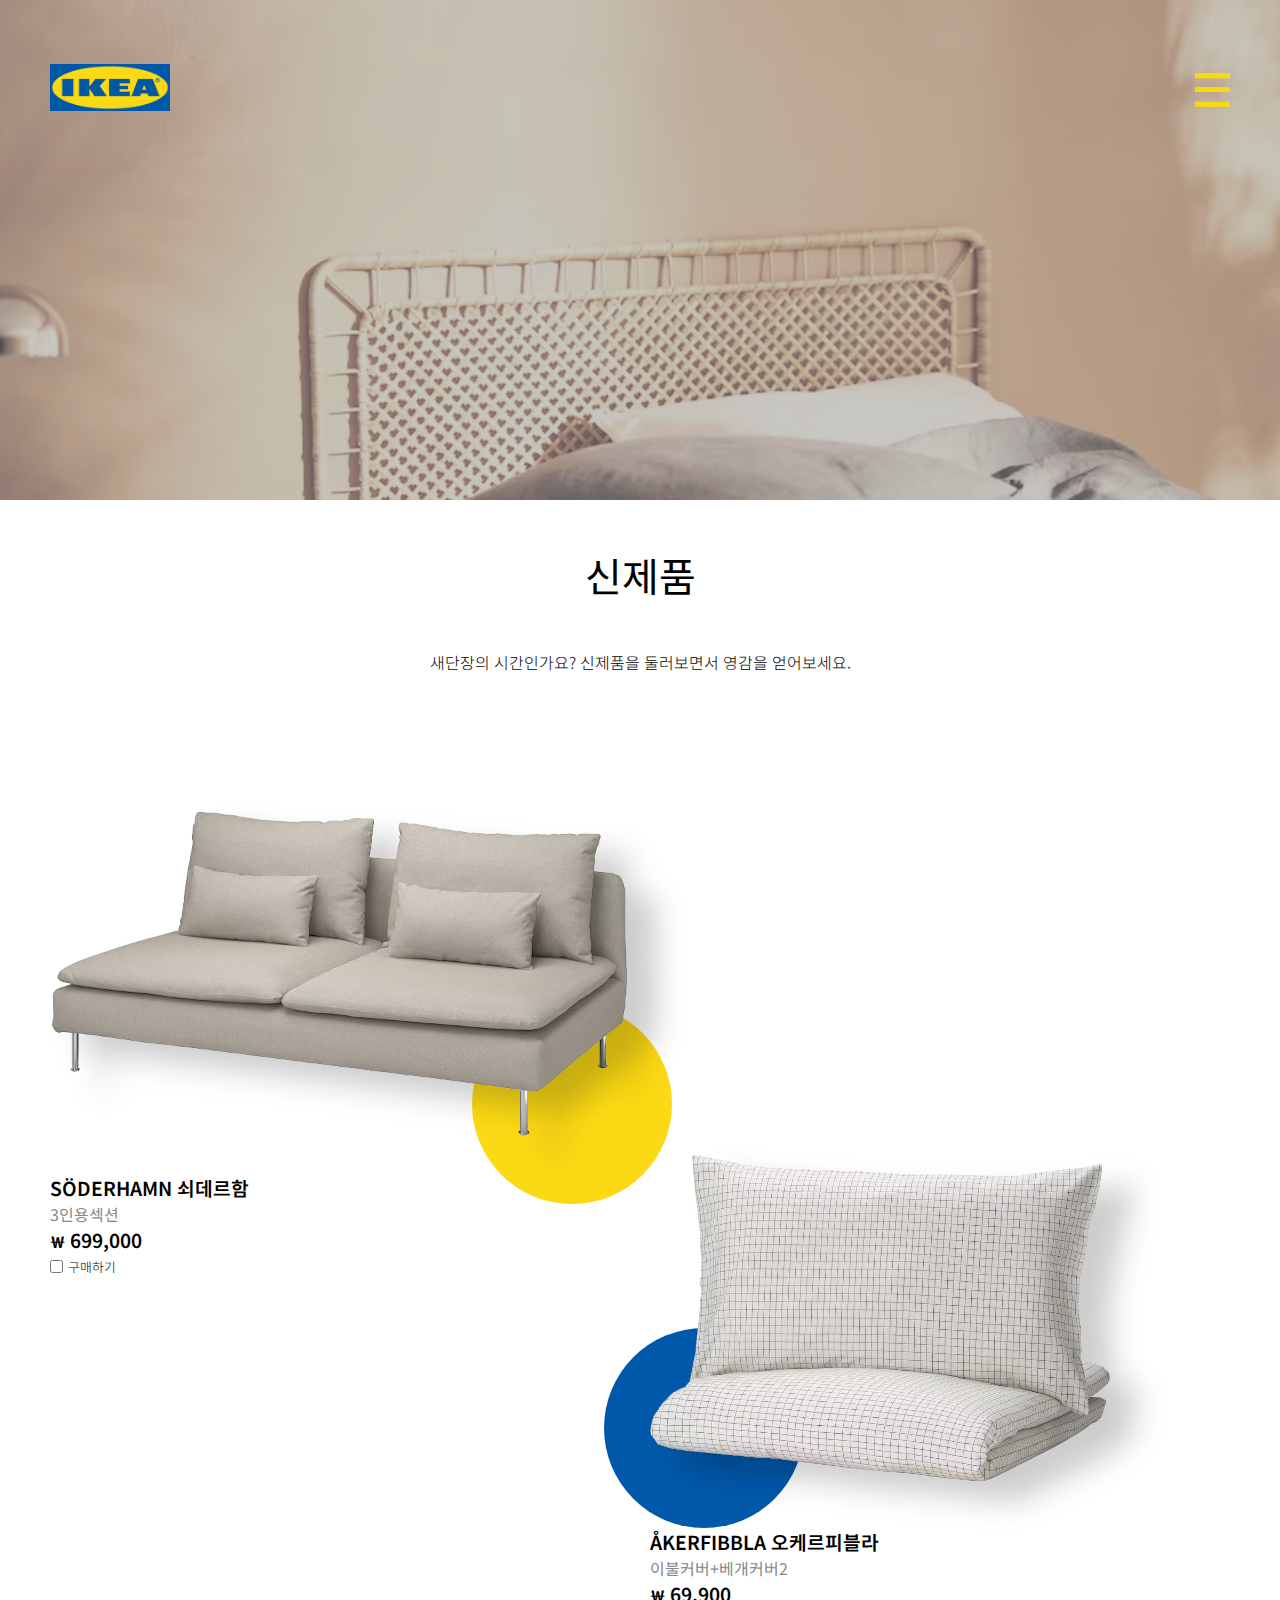
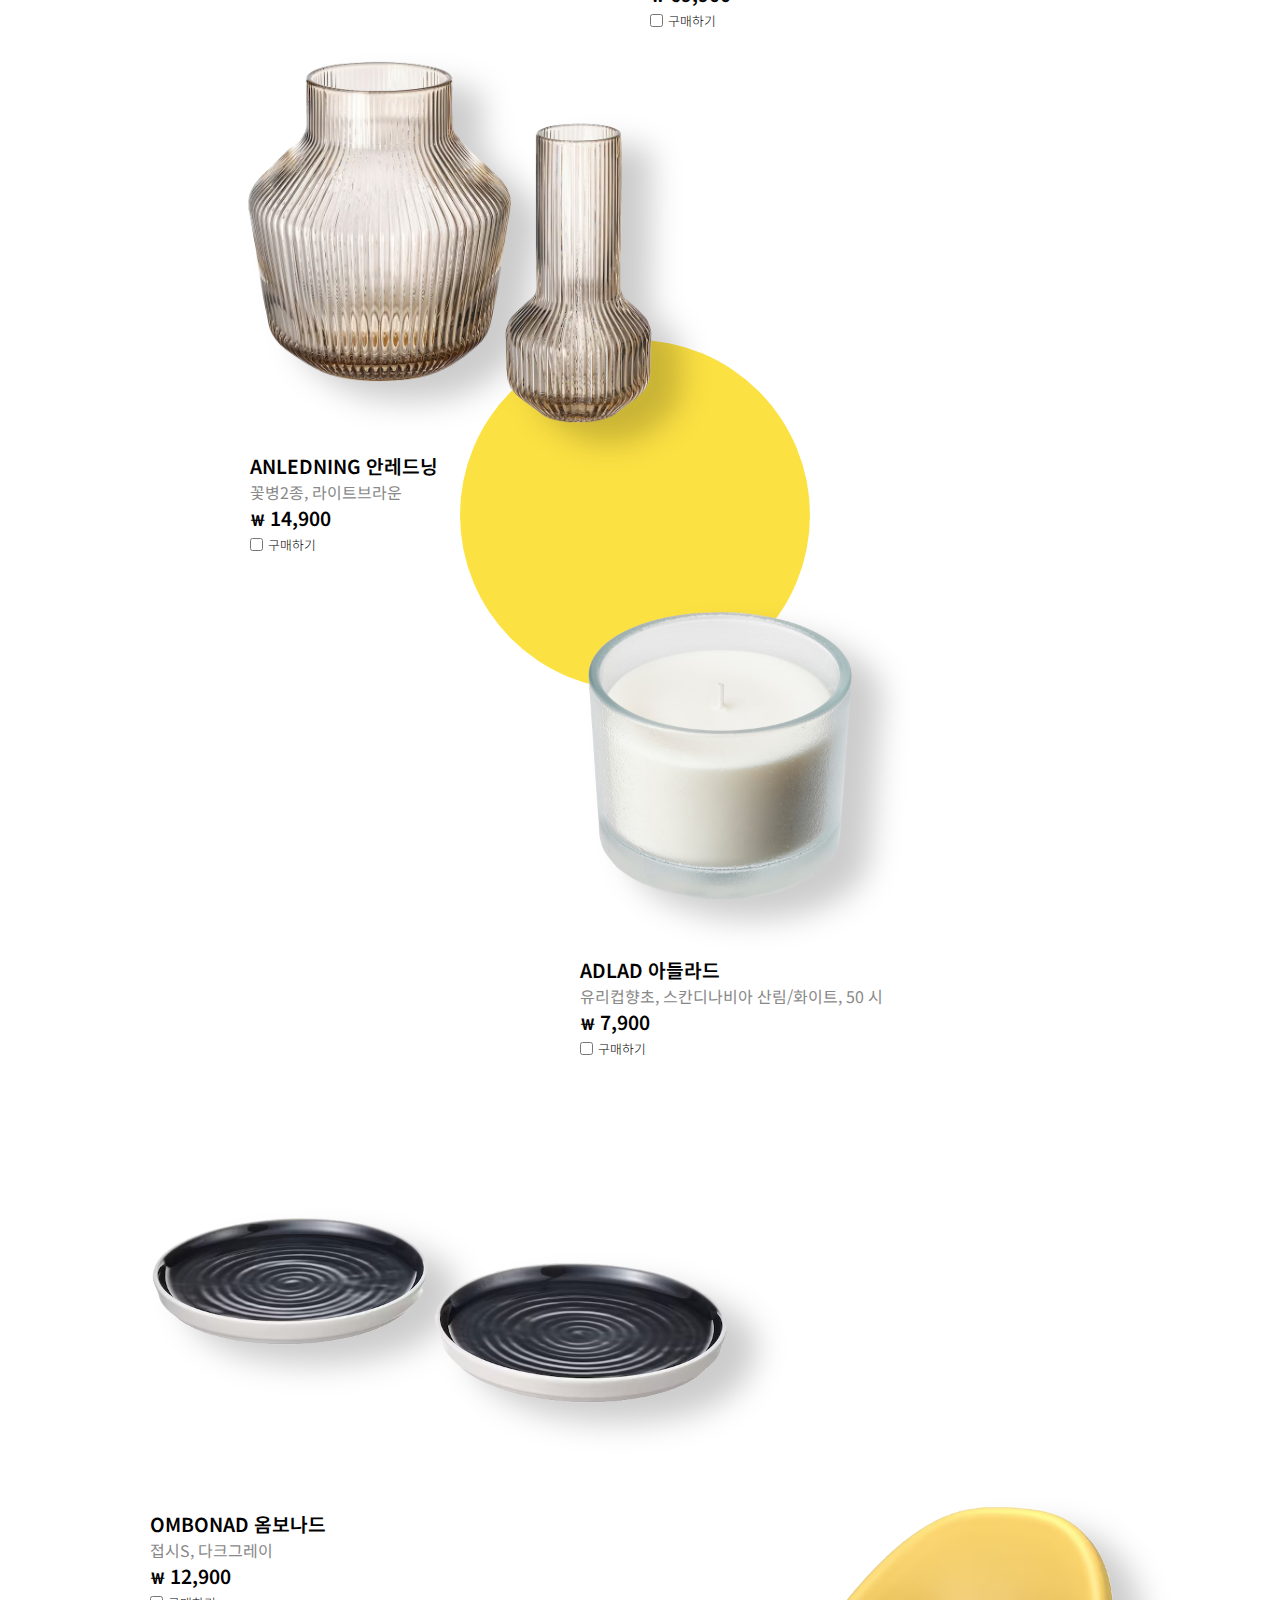
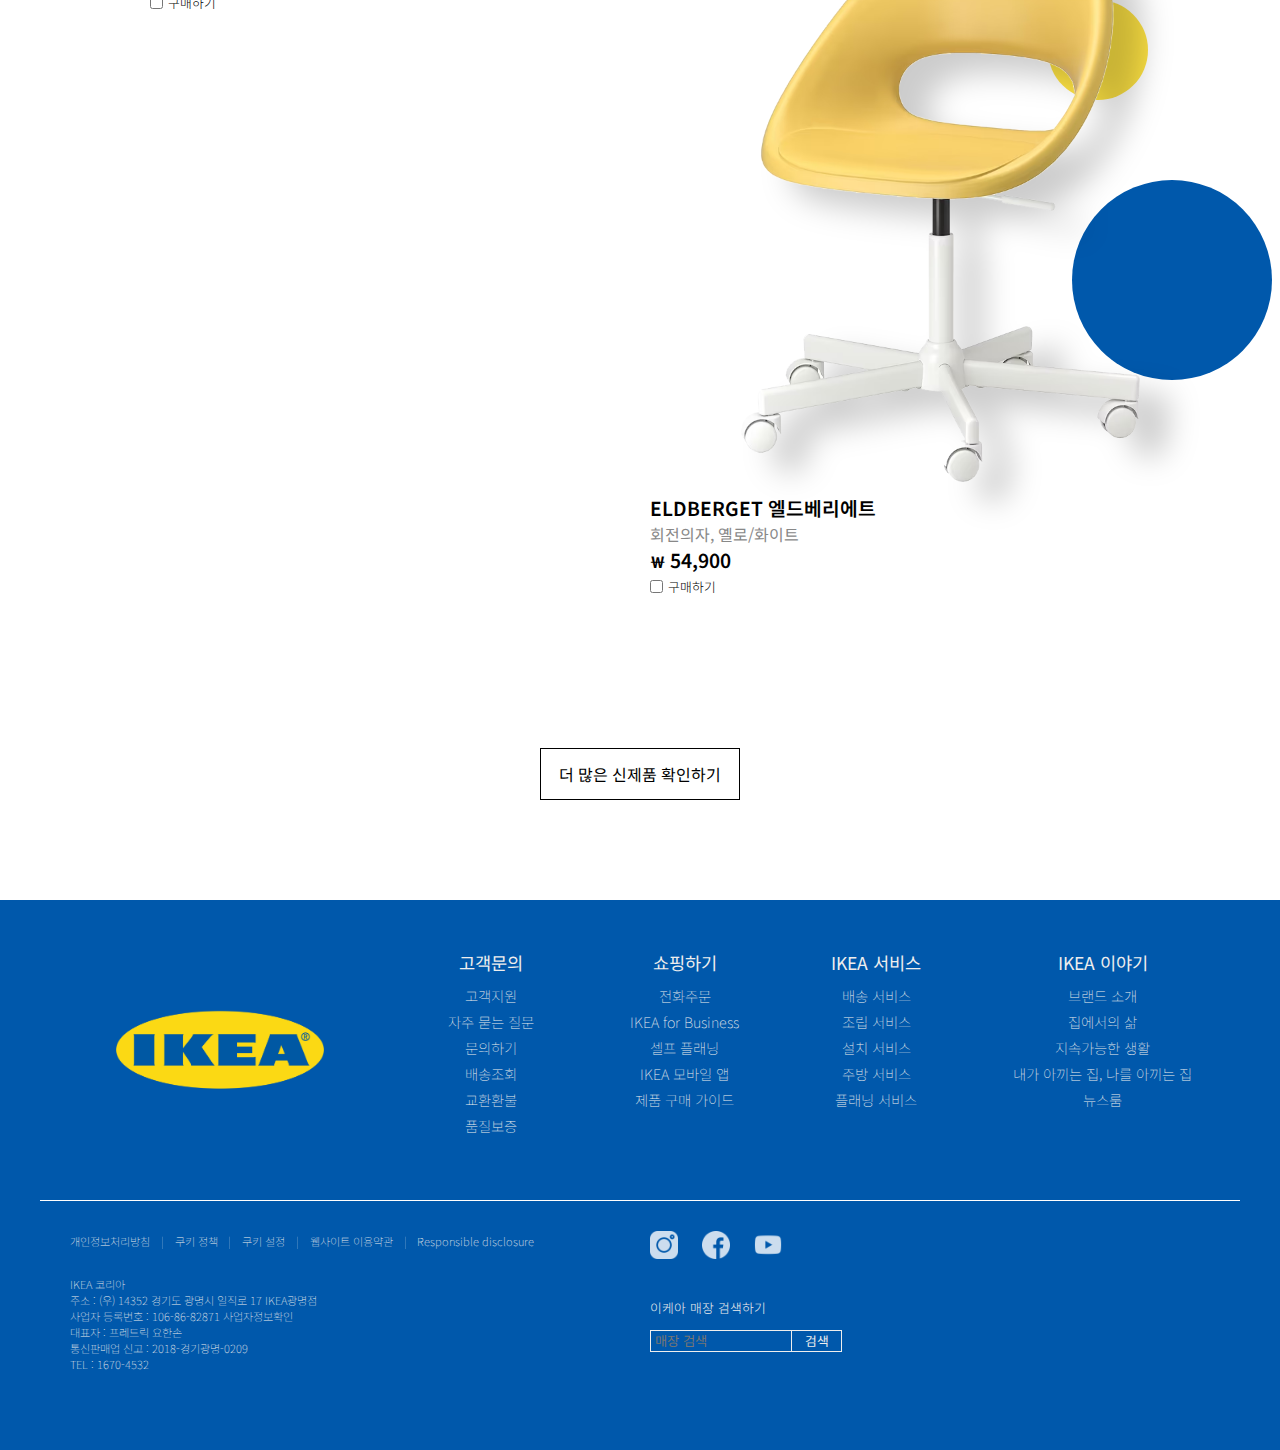
==== commit 0d3d20aa: "랜덤이미지 추가하기" ====
--- a/sub.html
+++ b/sub.html
@@ -76,6 +76,9 @@
         <div id="sub_content">
             <h1>신제품</h1>
             <p>새단장의 시간인가요? 신제품을 둘러보면서 영감을 얻어보세요.</p>
+            <div class="circle_random_box">
+                <div class="circle_random"></div>
+            </div>
             <div class="circle"></div>
             <div class="circle2"></div>
             <div class="circle3"></div>
@@ -92,7 +95,7 @@
                         <span>SÖDERHAMN 쇠데르함</span>
                         <span>3인용섹션</span>
                         <span>￦699,000</span>
-                        <span><input type="checkbox" class="check" name="opt1" id="opt1" value="699000" onclick="pdt();"> 구매하기</span>
+                        <input type="checkbox" class="check" name="opt1" id="opt1" value="699000" onclick="pdt();"><span>구매하기</span>
                     </div>
                 </div>
 
@@ -105,7 +108,7 @@
                         <span>ÅKERFIBBLA 오케르피블라</span>
                         <span>이불커버+베개커버2</span>
                         <span>￦69,900</span>
-                        <span><input type="checkbox" class="check" name="opt2" id="opt2" value="69900" onclick="pdt();"> 구매하기</span>
+                        <input type="checkbox" class="check" name="opt2" id="opt2" value="69900" onclick="pdt();"><span>구매하기</span>
                     </div>
                 </div>
 
@@ -118,7 +121,7 @@
                         <span>ANLEDNING 안레드닝</span>
                         <span>꽃병2종, 라이트브라운</span>
                         <span>￦14,900</span>
-                        <span><input type="checkbox" class="check" name="opt3" id="opt3" value="14900" onclick="pdt();"> 구매하기</span>
+                        <input type="checkbox" class="check" name="opt3" id="opt3" value="14900" onclick="pdt();"><span>구매하기</span>
                     </div>
                 </div>
 
@@ -131,7 +134,7 @@
                         <span>ADLAD 아들라드</span>
                         <span>유리컵향초, 스칸디나비아 산림/화이트, 50 시</span>
                         <span>￦7,900</span>
-                        <span><input type="checkbox" class="check" name="opt4" id="opt4" value="7900" onclick="pdt();"> 구매하기</span>
+                        <input type="checkbox" class="check" name="opt4" id="opt4" value="7900" onclick="pdt();"><span>구매하기</span>
                     </div>
                 </div>
 
@@ -144,7 +147,7 @@
                         <span>OMBONAD 옴보나드</span>
                         <span>접시S, 다크그레이</span>
                         <span>￦12,900</span>
-                        <span><input type="checkbox" class="check" name="opt5" id="opt5" value="12900" onclick="pdt();"> 구매하기</span>
+                        <input type="checkbox" class="check" name="opt5" id="opt5" value="12900" onclick="pdt();"><span>구매하기</span>
                     </div>
                 </div>
 
@@ -157,7 +160,7 @@
                         <span>ELDBERGET 엘드베리에트</span>
                         <span>회전의자, 옐로/화이트</span>
                         <span>￦54,900</span>
-                        <span><input type="checkbox" class="check" name="opt6" id="opt6" value="54900" onclick="pdt();"> 구매하기</span>
+                        <input type="checkbox" class="check" name="opt6" id="opt6" value="54900" onclick="pdt();"><span>구매하기</span>
                     </div>
                 </div>
             </div>
--- a/css/sub.css
+++ b/css/sub.css
@@ -117,8 +117,8 @@
     
     #sub_content > h1{
         text-align: center;
-        font-weight: 500;
-        font-size: 2.2em;
+        font-weight: 400;
+        font-size: 2.5em;
         line-height: 150px;
     }
     #sub_content > p{
@@ -128,7 +128,7 @@
         margin-bottom: 50px;
     }
     
-    .circle {
+    /* .circle {
         position: absolute;
         left: 30%;
         top:14%;
@@ -175,53 +175,57 @@
         height: 200px;
         border-radius: 200px;
         background-color: rgba(0, 88, 171);
-    }
+    } */
     
     #sub_content_wrap {
         width: 100%;
         height: auto;
         display: flex;
         flex-flow: column wrap;
+        justify-content: center;
     }
     
     .sub_content_box {
-        width: 500px;
+        width: 80%;
+        margin-left: 0px;
         align-self: center;
         padding: 0 0 50px;
     }
     .sub_content_box:nth-child(2) {
-        width: 500px;
+        width: 80%;
         margin-top: 0px;
         margin-right: 0px;
         align-self: center;
     }
     .sub_content_box:nth-child(3) {
-        width: 500px;
+        width: 80%;
         margin-top: 0px;
         margin-left: 0px;
         align-self: center;
     }
     .sub_content_box:nth-child(4) {
-        width: 500px;
+        width: 80%;
         margin-top: 0px;
         margin-right: 0px;
         align-self: center;
     }
     .sub_content_box:nth-child(5) {
-        width: 500px;
+        width: 80%;
         margin-top: 0px;
         margin-left: 0px;
         align-self: center;
     }
     .sub_content_box:nth-child(6) {
-        width: 500px;
+        width: 80%;
         margin-top: 0px;
         align-self: center;
     }
     .sub_content_img img{
         width: 100%;
         height: auto;
+        border-bottom: 50px solid rgba(251, 217, 20);
         position: relative;
+        z-index: 1; /*이미지를 글씨보다 밑으로 내림*/
         filter: none;
     }
     /* .sub_content_img {
@@ -243,29 +247,37 @@
         margin-top: 0px;
         margin-left: 10px;
     }
-    /* .sub_content_box:nth-child(1) > .sub_content_text, .sub_content_box:nth-child(5) > .sub_content_text {
-        margin-top: -100px;
+    .sub_content_box:nth-child(1) > .sub_content_text, .sub_content_box:nth-child(5) > .sub_content_text {
+        margin-top: -32px;
         margin-left: 10px;
     }
     
     .sub_content_box:nth-child(2) > .sub_content_text {
-        margin-top: -30px;
+        margin-top: -32px;
         margin-left: 10px;
     }
     
     .sub_content_box:nth-child(3) > .sub_content_text, .sub_content_box:nth-child(6) > .sub_content_text {
-        margin-top: 0px;
+        margin-top: -32px;
         margin-left: 10px;
     }
     
     .sub_content_box:nth-child(4) > .sub_content_text {
-        margin-top: 50px;
+        margin-top: -32px;
         margin-left: 10px;
-    } */
+    }
     
     
     
     .sub_content_text span {
+        width: 100%;
+        display:block;
+        position: relative; /*글씨 맨 위로 올림*/
+        z-index: 2;
+    }
+
+        
+    .sub_content_text:nth-child(4) span {
         width: 100%;
         display:block;
         position: relative; /*글씨 맨 위로 올림*/
@@ -279,7 +291,7 @@
     .sub_content_text span:nth-of-type(2) {
         font-size: 1em;
         font-weight: 400;
-        margin: 0;
+        margin: 5px 0 0;
         color: #888;
     }
     .sub_content_text span:nth-of-type(3) {
@@ -295,9 +307,15 @@
     .sub_content_text span:nth-of-type(4) {
         font-size: 0.8em;
         font-weight: 300;
-        margin: 5px 0 0;
-    }
-    
+        margin: -10px 0 0 5px;
+        display: inline;
+        top: -1.1px;
+    }
+    
+    .check {
+        display: inline-block;
+        position: relative; /*맨 위로 올림*/
+    }
     
     
     
@@ -305,7 +323,7 @@
         width: 200px;
         line-height: 50px;
         border: 1px solid black;
-        margin: 150px auto 0;
+        margin: 100px auto 0;
         text-align: center;
         cursor: pointer;
         background-color: transparent;
@@ -601,8 +619,8 @@
     
     #sub_content > h1{
         text-align: center;
-        font-weight: 500;
-        font-size: 2.2em;
+        font-weight: 400;
+        font-size: 2.5em;
         line-height: 150px;
     }
     #sub_content > p{
@@ -670,6 +688,7 @@
     
     .sub_content_box {
         width: 500px;
+        margin-left: 20px;
         align-self: flex-start;
         padding: 0;
     }
@@ -705,6 +724,9 @@
     .sub_content_img img{
         width: 95%;
         height: auto;
+        border: none;
+        position: relative;
+        z-index: 1; /*이미지를 글씨보다 밑으로 내림*/
         filter: drop-shadow(30px 20px 15px rgba(0,0,0,0.2));
     }
     /* .sub_content_img {
@@ -747,6 +769,7 @@
     .sub_content_text span {
         width: 100%;
         display:block;
+        z-index: 2;
         position: relative; /*글씨 맨 위로 올림*/
         
     }
@@ -774,10 +797,16 @@
     .sub_content_text span:nth-of-type(4) {
         font-size: 0.8em;
         font-weight: 300;
-        margin: 5px 0 0;
-    }
-    
-    
+        margin: -10px 0 0 5px;
+        display: inline;
+        top: -1.1px;
+    }
+    
+    .check {
+        display: inline-block;
+        position: relative; /*맨 위로 올림*/
+        z-index: 2;
+    }
     
     
     .more_button {
@@ -1077,8 +1106,8 @@
 
 #sub_content > h1{
     text-align: center;
-    font-weight: 500;
-    font-size: 2.2em;
+    font-weight: 400;
+    font-size: 2.5em;
     line-height: 150px;
 }
 #sub_content > p{
@@ -1088,9 +1117,25 @@
     margin-bottom: 0px;
 }
 
+
+/* .circle_random_box {
+    padding-top: 60px;
+    width: 450px;
+    height: 550px;
+    margin: 0 auto;
+}
+.circle_random {
+    width: 450px;
+    height: 450px;
+    border-radius: 100%;
+    background-image: url("/img/sub_product_j1.jpg");
+    background-position: center;
+    background-size: cover;
+} */
+
 .circle {
     position: absolute;
-    left: 30%;
+    left: 36%;
     top:14%;
     width: 200px;
     height: 200px;
@@ -1129,7 +1174,7 @@
 }
 .circle5 {
     position: absolute;
-    left: 52%;
+    left: 47%;
     top: 23%;
     width: 200px;
     height: 200px;
@@ -1146,6 +1191,7 @@
 
 .sub_content_box {
     width: 50%;
+    margin-left: 0px;
     align-self: flex-start;
     padding: 0;
 }
@@ -1180,7 +1226,9 @@
 }
 .sub_content_img img{
     width: 100%;
+    border: none;
     height: auto;
+    position: relative;
     filter: drop-shadow(30px 20px 15px rgba(0,0,0,0.2));
 }
 /* .sub_content_img {
@@ -1250,9 +1298,16 @@
 .sub_content_text span:nth-of-type(4) {
     font-size: 0.8em;
     font-weight: 300;
-    margin: 5px 0 0;
-}
-
+    margin: -10px 0 0 5px;
+    display: inline;
+    top: -1.1px;
+}
+
+.check {
+    display: inline-block;
+    position: relative; /*맨 위로 올림*/
+    z-index: 2;
+}
 
 
 
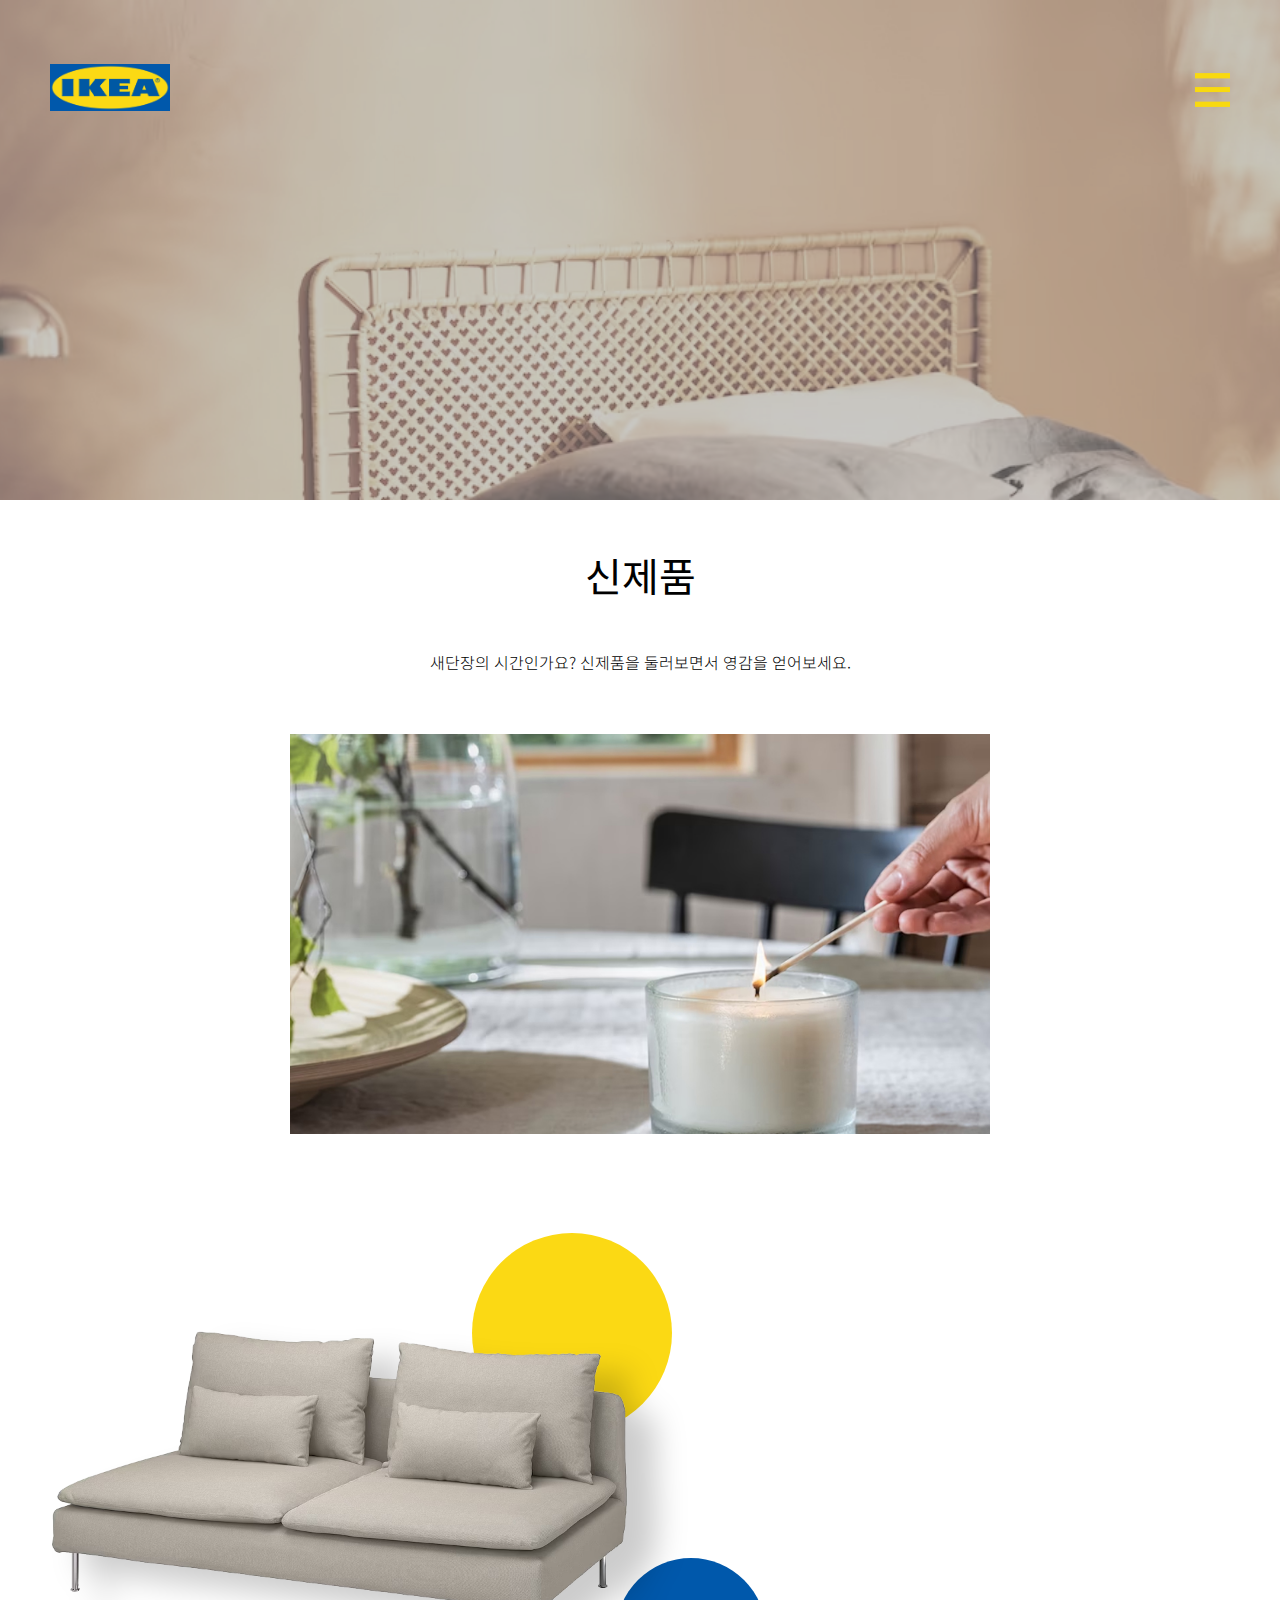
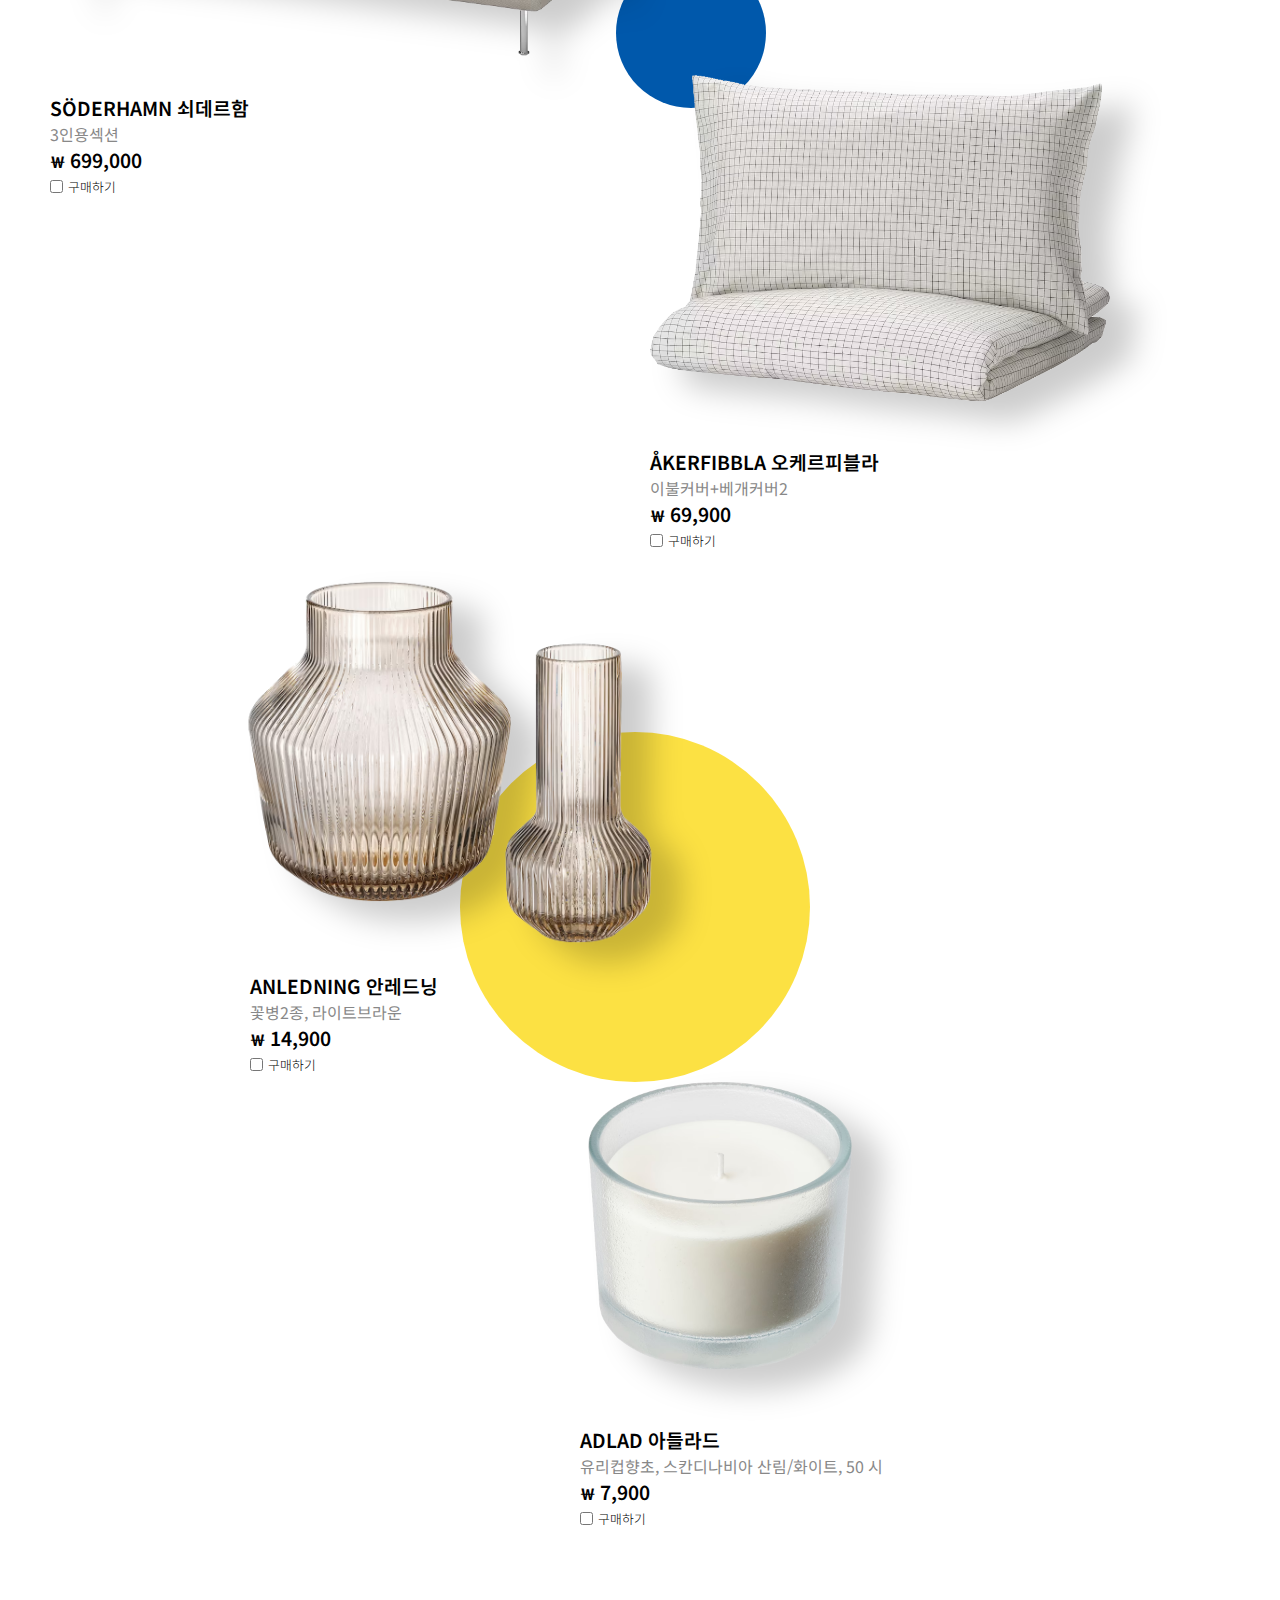
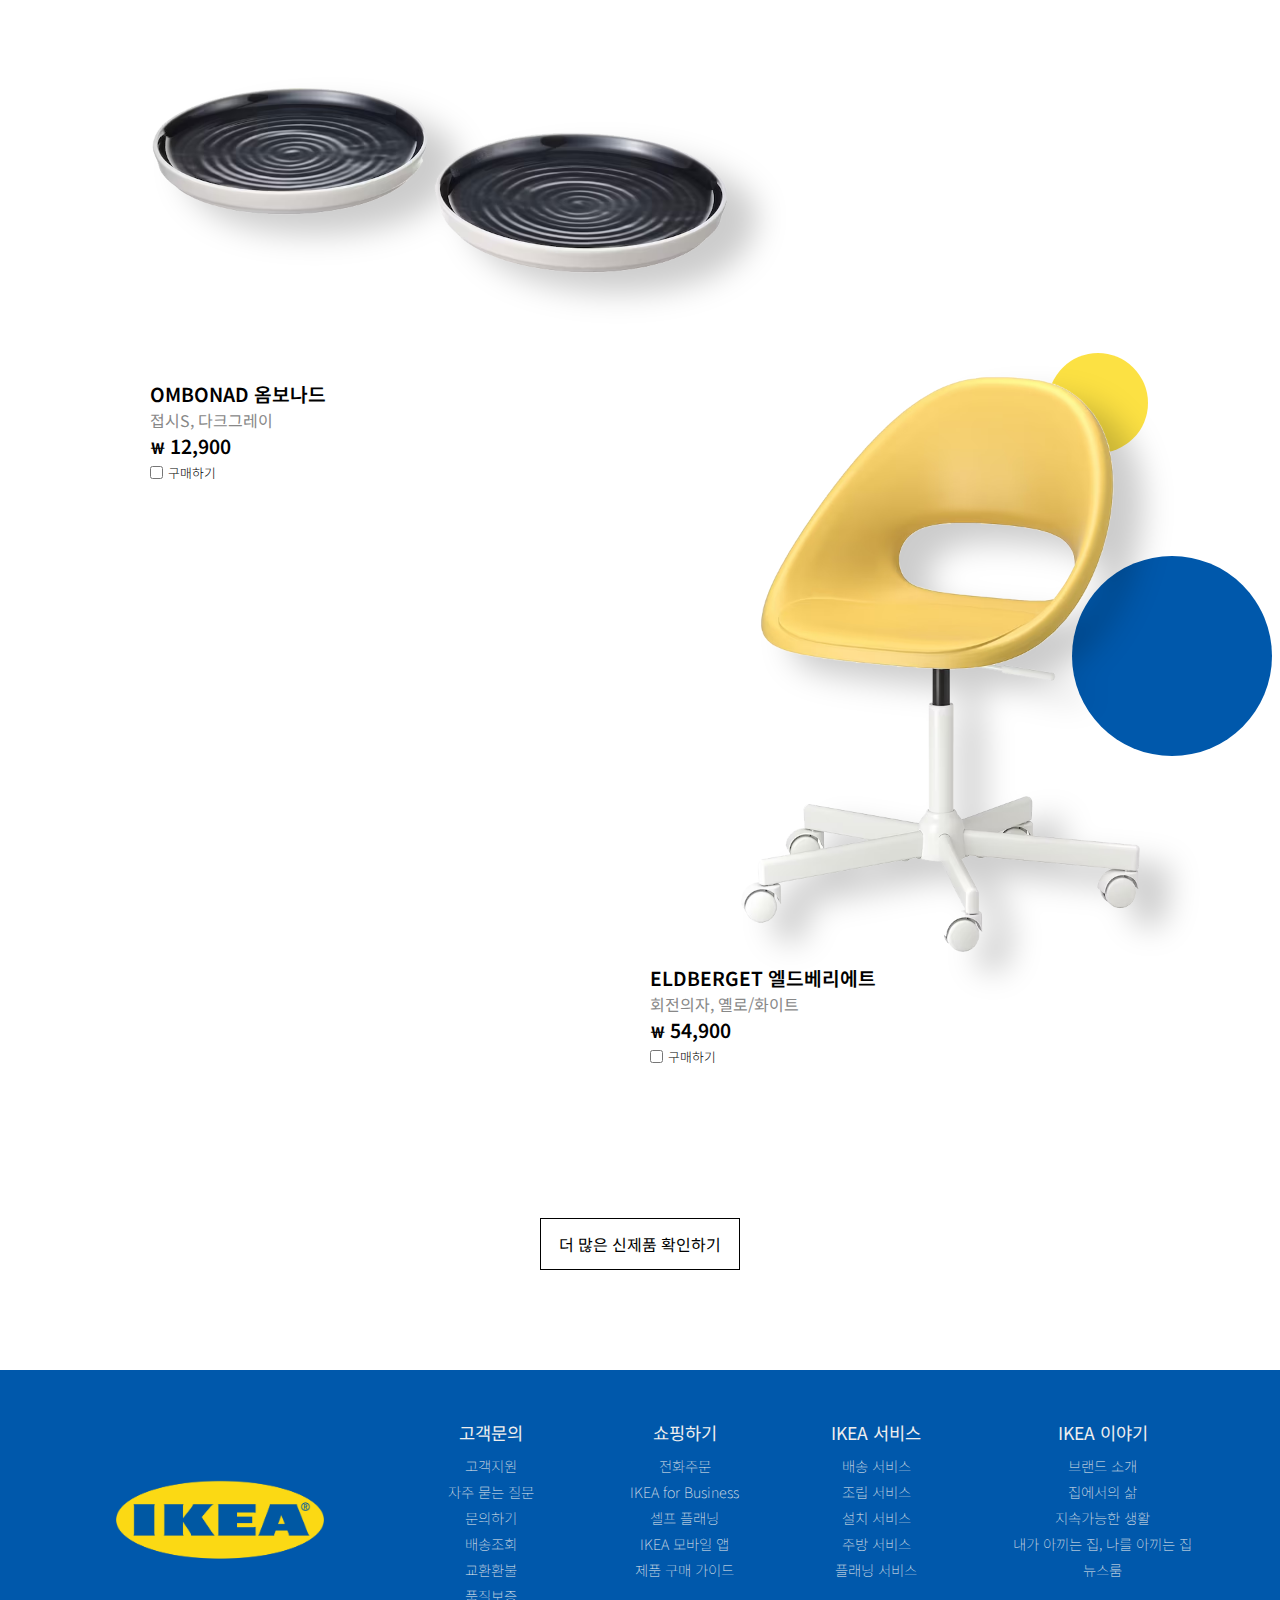
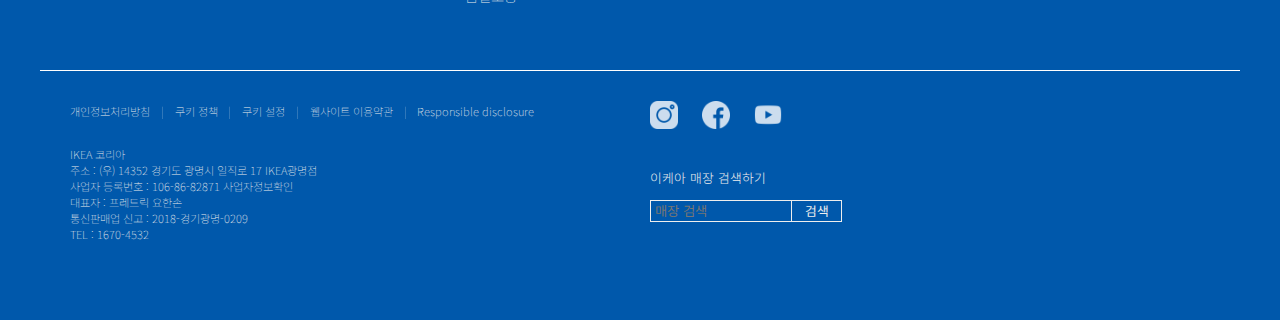
==== commit a22f1d7b: "Math.random 슬라이드 추가" ====
--- a/sub.html
+++ b/sub.html
@@ -76,9 +76,19 @@
         <div id="sub_content">
             <h1>신제품</h1>
             <p>새단장의 시간인가요? 신제품을 둘러보면서 영감을 얻어보세요.</p>
-            <div class="circle_random_box">
-                <div class="circle_random"></div>
-            </div>
+            <div id="slide_box">
+                <img src="img/sub_product_j1.jpg" alt="1" id="slide">
+            </div>
+            <script>
+                let slide = document.getElementById("slide");
+                let img_arr = ["img/sub_product_j1.jpg", "img/sub_product_j2.jpg", "img/sub_product_j3.jpg", "img/sub_product_j4.jpg","img/sub_product_j5.jpg","img/sub_product_j6.jpg"];
+           
+                setInterval(() => {
+                    let random = Math.floor(Math.random() * img_arr.length);
+                    slide.src= img_arr[random];
+                }, 400);
+           </script>
+
             <div class="circle"></div>
             <div class="circle2"></div>
             <div class="circle3"></div>
--- a/css/sub.css
+++ b/css/sub.css
@@ -127,6 +127,22 @@
         font-size: 1em;
         margin-bottom: 50px;
     }
+
+    #slide_box {
+        padding-top: 60px;
+        margin: 0 auto;
+        width: 400px;
+        display: none;
+        overflow: hidden;
+    }
+    
+    #slide {
+        margin: 0 auto;
+    }
+
+    #slide_box img {
+        width: 100%;
+    }
     
     /* .circle {
         position: absolute;
@@ -220,6 +236,7 @@
         margin-top: 0px;
         align-self: center;
     }
+    
     .sub_content_img img{
         width: 100%;
         height: auto;
@@ -245,26 +262,26 @@
     
     .sub_content_box {
         margin-top: 0px;
-        margin-left: 10px;
+        margin-left: 0px;
     }
     .sub_content_box:nth-child(1) > .sub_content_text, .sub_content_box:nth-child(5) > .sub_content_text {
         margin-top: -32px;
-        margin-left: 10px;
+        margin-left: 0px;
     }
     
     .sub_content_box:nth-child(2) > .sub_content_text {
         margin-top: -32px;
-        margin-left: 10px;
+        margin-left: 0px;
     }
     
     .sub_content_box:nth-child(3) > .sub_content_text, .sub_content_box:nth-child(6) > .sub_content_text {
         margin-top: -32px;
-        margin-left: 10px;
+        margin-left: 0px;
     }
     
     .sub_content_box:nth-child(4) > .sub_content_text {
         margin-top: -32px;
-        margin-left: 10px;
+        margin-left: 0px;
     }
     
     
@@ -630,10 +647,31 @@
         margin-bottom: 0px;
     }
     
+    #slide_box {
+        padding-top: 60px;
+        margin: 0 auto;
+        width: 400px;
+        height: auto;
+        display: block;
+        overflow: hidden;
+    }
+    
+    #slide {
+        margin: 0 auto;
+        width: 400px;
+        height: auto;
+        border-radius: 100%;
+    }
+
+    #slide_box img {
+        width: 100%;
+    }
+    
+    
     .circle {
         position: absolute;
-        left: 30%;
-        top:14%;
+        left: 28%;
+        top:20%;
         width: 200px;
         height: 200px;
         border-radius: 200px;
@@ -653,7 +691,7 @@
     .circle3 {
         position: absolute;
         left:35%;
-        top: 40%;
+        top: 47%;
         width: 350px;
         height: 350px;
         border-radius: 200px;
@@ -671,10 +709,10 @@
     }
     .circle5 {
         position: absolute;
-        left: 52%;
-        top: 23%;
-        width: 200px;
-        height: 200px;
+        left: 48%;
+        top: 27%;
+        width: 150px;
+        height: 150px;
         border-radius: 200px;
         background-color: rgba(0, 88, 171);
     }
@@ -706,7 +744,7 @@
     }
     .sub_content_box:nth-child(4) {
         width: 500px;
-        margin-top: 50px;
+        margin-top: 0px;
         margin-right: 70px;
         align-self: flex-end;
     }
@@ -1117,26 +1155,28 @@
     margin-bottom: 0px;
 }
 
-
-/* .circle_random_box {
-    padding-top: 60px;
-    width: 450px;
-    height: 550px;
-    margin: 0 auto;
-}
-.circle_random {
-    width: 450px;
-    height: 450px;
-    border-radius: 100%;
-    background-image: url("/img/sub_product_j1.jpg");
-    background-position: center;
-    background-size: cover;
-} */
+#slide_box {
+    padding-top: 0px;
+    margin: 60px auto;
+    width: 700px;
+    height: 400px;
+    display: block;
+    overflow: hidden;
+}
+
+#slide {
+    margin: -200px auto;
+    border-radius: 0;
+}
+
+#slide_box img {
+    width: 100%;
+}
 
 .circle {
     position: absolute;
     left: 36%;
-    top:14%;
+    top:18%;
     width: 200px;
     height: 200px;
     border-radius: 200px;
@@ -1156,7 +1196,7 @@
 .circle3 {
     position: absolute;
     left:35%;
-    top: 40%;
+    top: 45%;
     width: 350px;
     height: 350px;
     border-radius: 200px;
@@ -1174,10 +1214,10 @@
 }
 .circle5 {
     position: absolute;
-    left: 47%;
-    top: 23%;
-    width: 200px;
-    height: 200px;
+    left: 48%;
+    top: 26%;
+    width: 150px;
+    height: 150px;
     border-radius: 200px;
     background-color: rgba(0, 88, 171);
 }
@@ -1209,7 +1249,7 @@
 }
 .sub_content_box:nth-child(4) {
     width: 50%;
-    margin-top: 50px;
+    margin-top: 0px;
     margin-right: 70px;
     align-self: flex-end;
 }
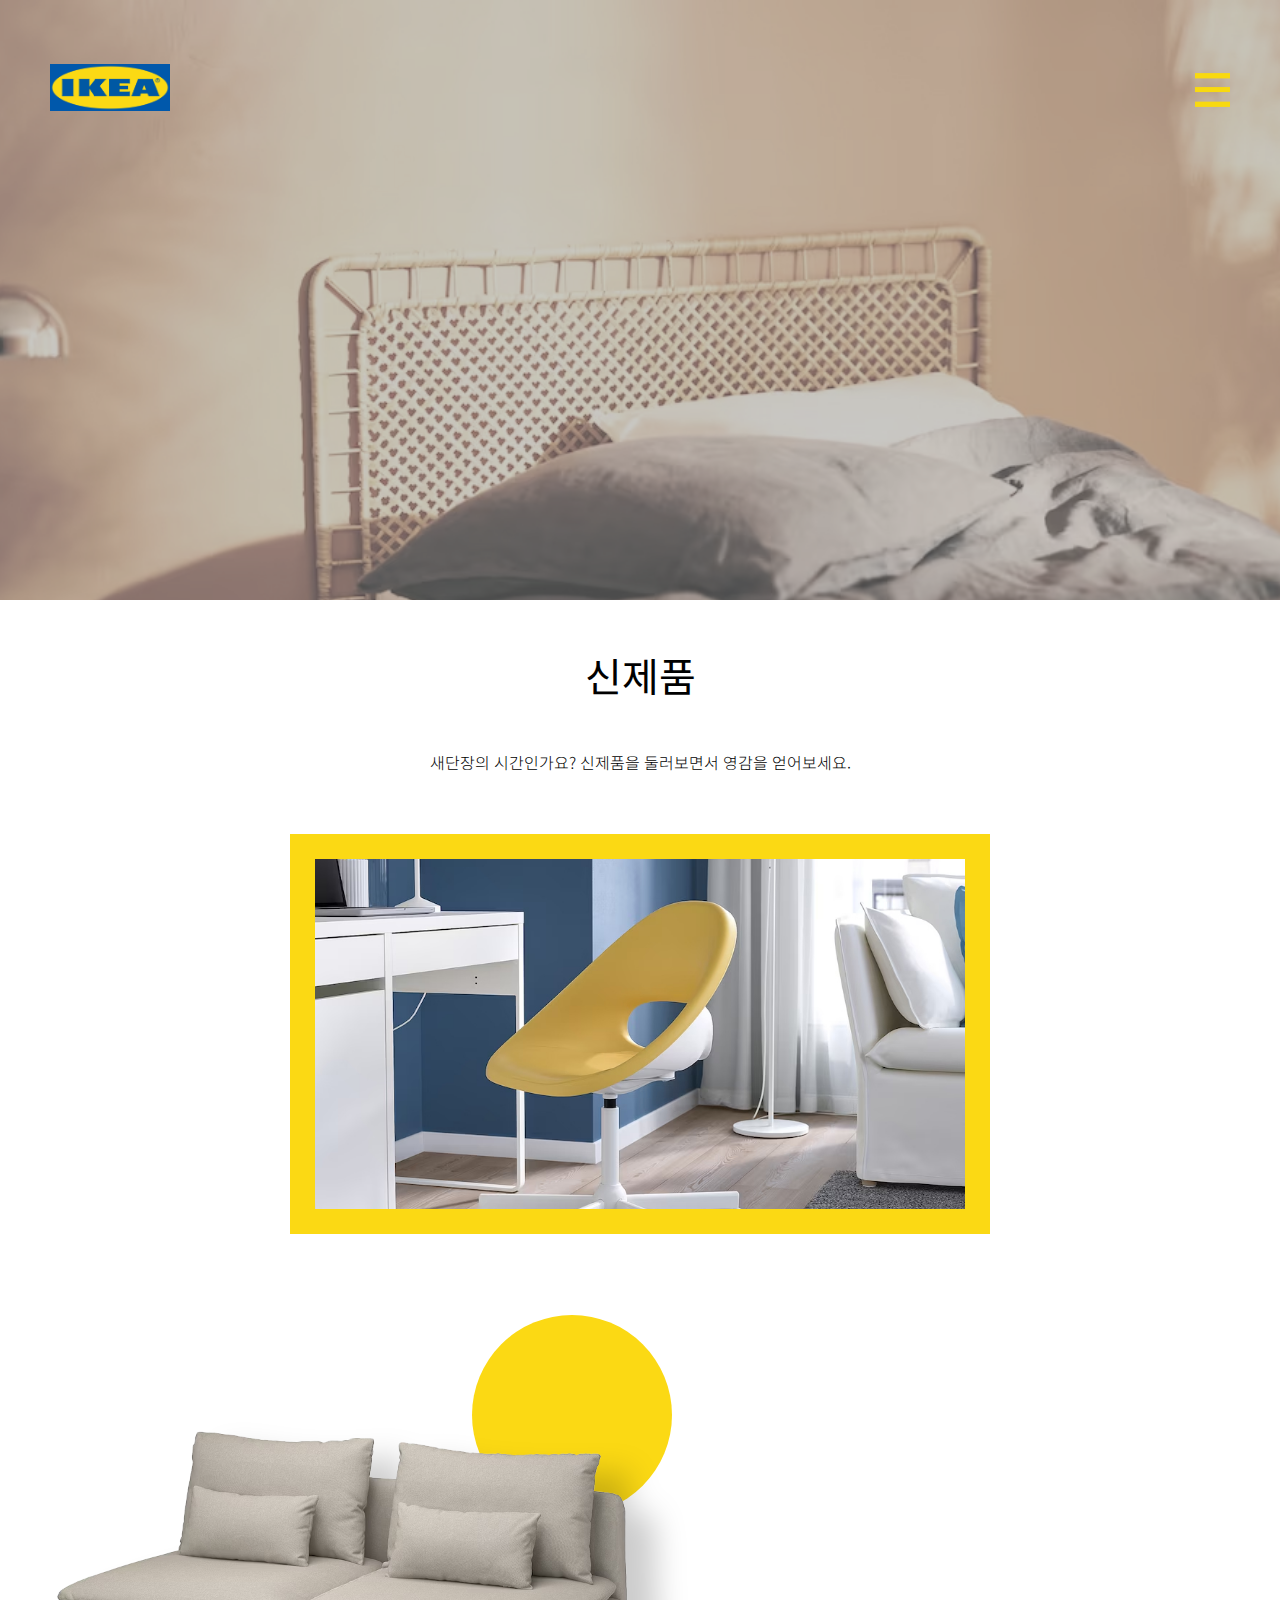
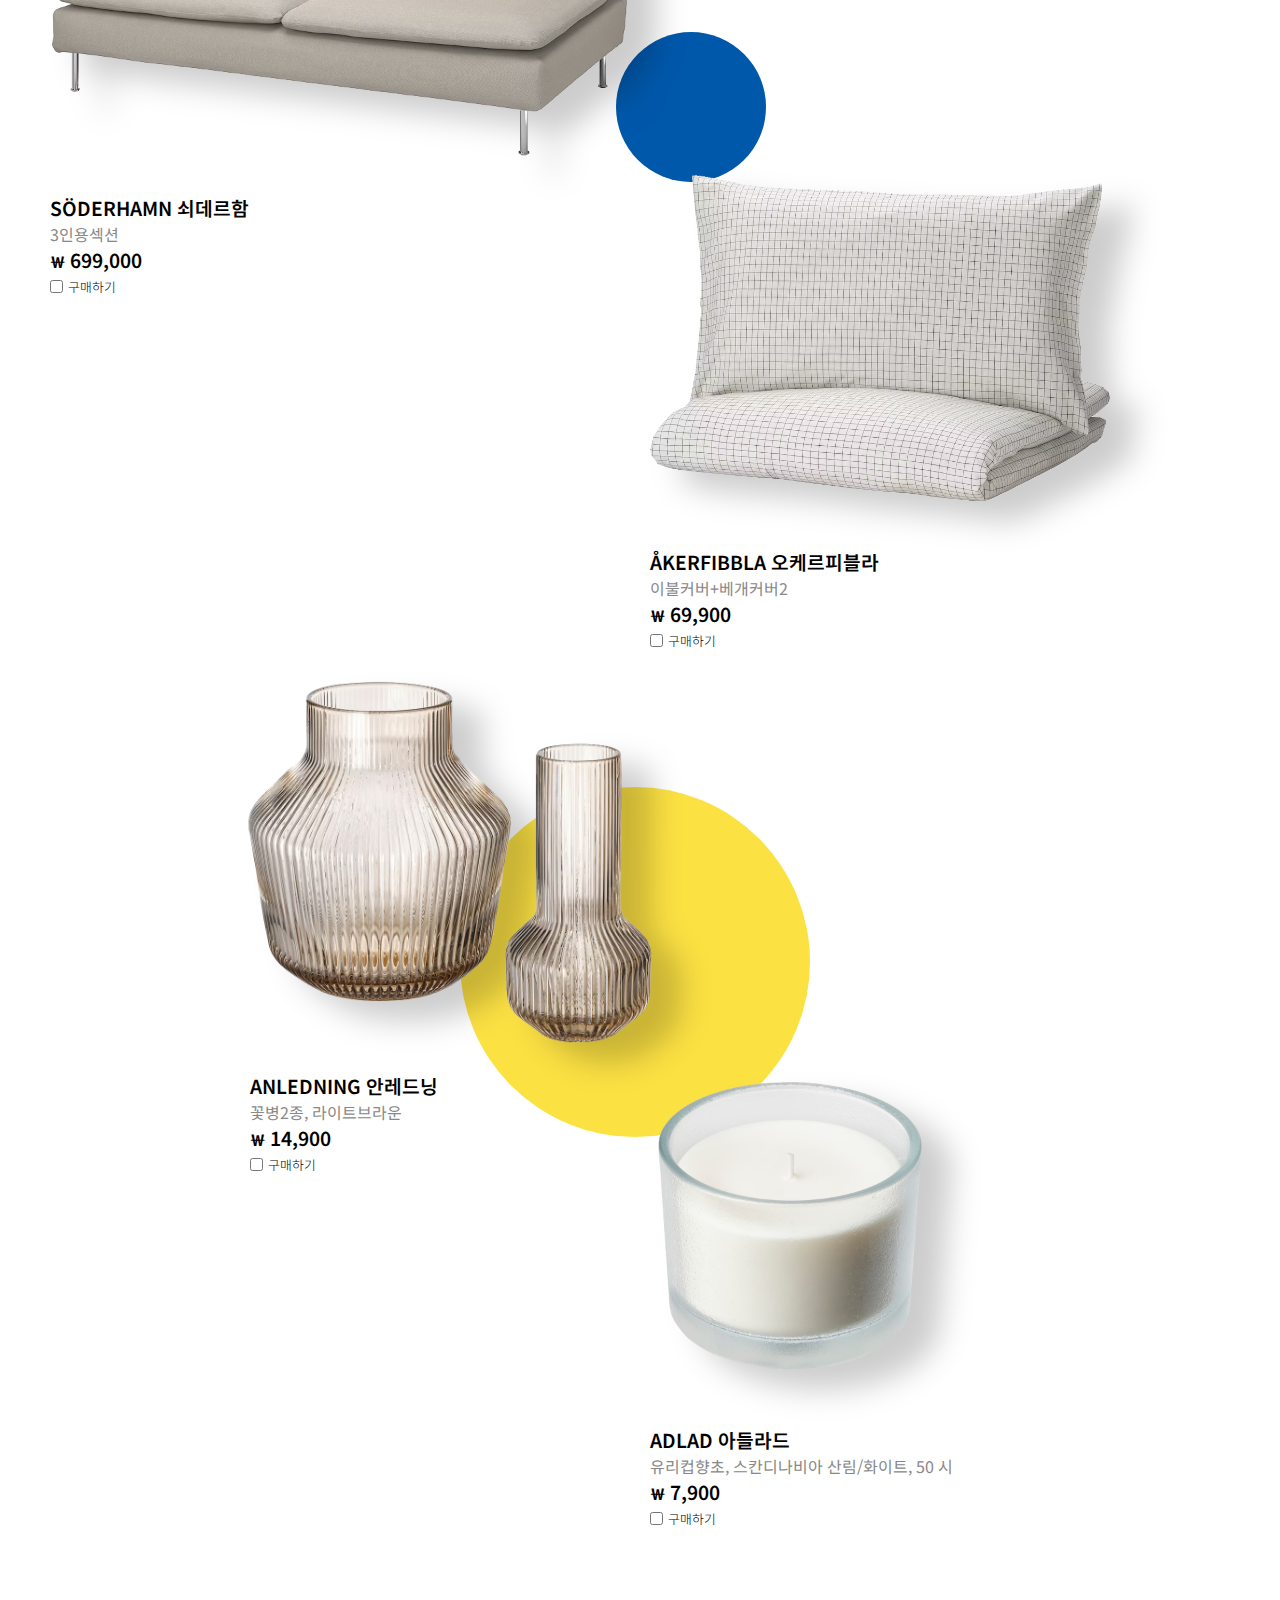
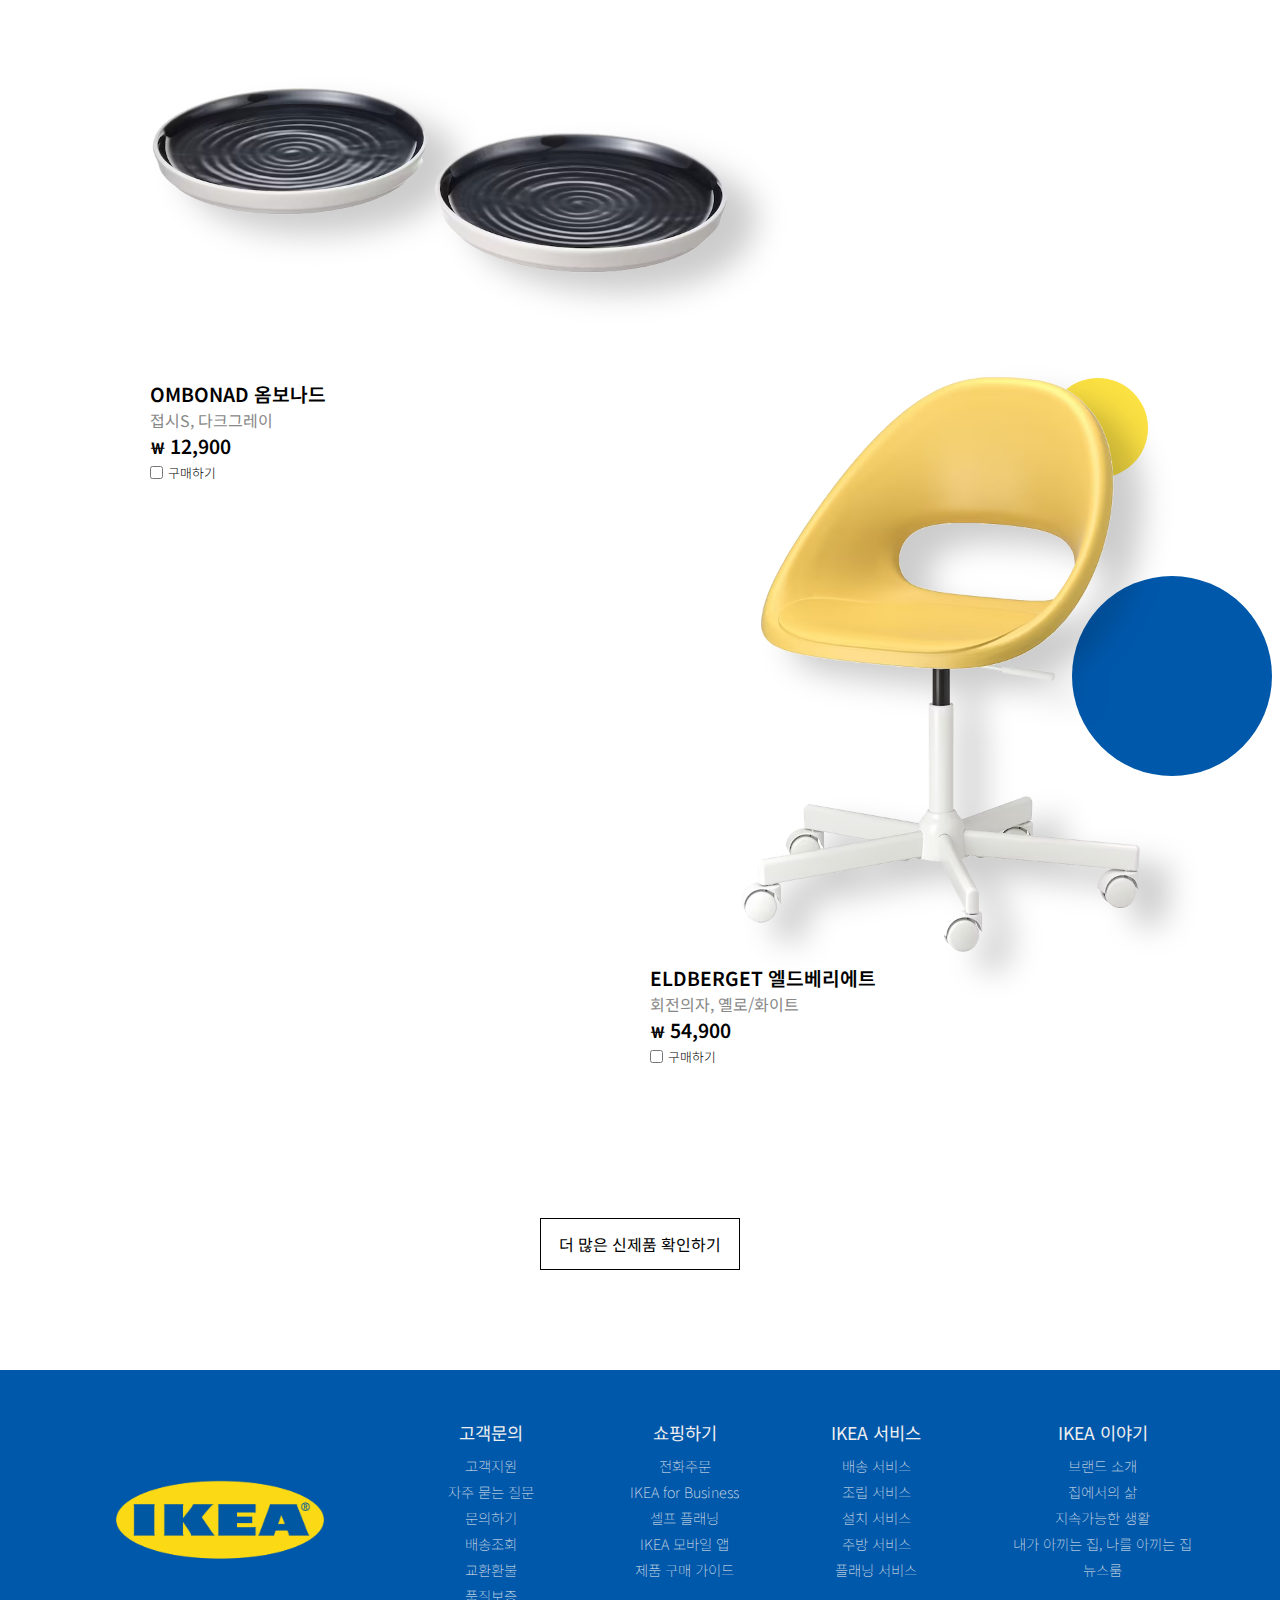
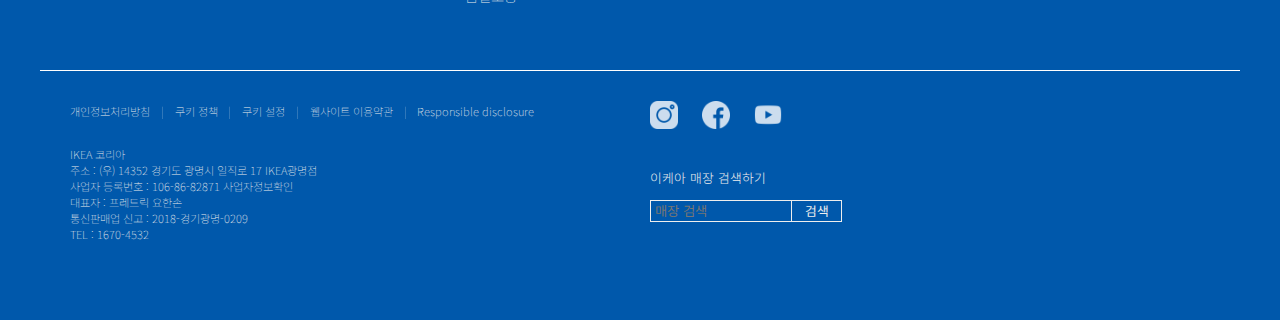
==== commit adf646d9: "slide 멈춤" ====
--- a/sub.html
+++ b/sub.html
@@ -71,6 +71,7 @@
         </header>
     
         <div id="sub_top">
+
         </div>
     
         <div id="sub_content">
@@ -83,10 +84,21 @@
                 let slide = document.getElementById("slide");
                 let img_arr = ["img/sub_product_j1.jpg", "img/sub_product_j2.jpg", "img/sub_product_j3.jpg", "img/sub_product_j4.jpg","img/sub_product_j5.jpg","img/sub_product_j6.jpg"];
            
-                setInterval(() => {
+                let interval = setInterval(() => {
                     let random = Math.floor(Math.random() * img_arr.length);
                     slide.src= img_arr[random];
-                }, 400);
+                }, 200);
+
+                slide.addEventListener("mouseover",function(){
+                    clearInterval(interval)
+                });
+                slide.addEventListener("mouseout",function(){
+                    interval =  setInterval(() => {
+                    let random = Math.floor(Math.random() * img_arr.length);
+                    slide.src= img_arr[random];
+                }, 200);
+                });
+
            </script>
 
             <div class="circle"></div>
--- a/css/sub.css
+++ b/css/sub.css
@@ -661,6 +661,8 @@
         width: 400px;
         height: auto;
         border-radius: 100%;
+        border: none;
+        cursor: pointer;
     }
 
     #slide_box img {
@@ -1120,7 +1122,7 @@
 #sub_top {
     width: 100%;
     height: 50vh;
-    min-height: 500px;
+    min-height: 600px;
     margin: 0 auto;
     z-index: 1;
     background-position: center;
@@ -1160,6 +1162,7 @@
     margin: 60px auto;
     width: 700px;
     height: 400px;
+    border: 25px solid rgba(251, 217, 20);
     display: block;
     overflow: hidden;
 }
@@ -1167,6 +1170,7 @@
 #slide {
     margin: -200px auto;
     border-radius: 0;
+    cursor: pointer;
 }
 
 #slide_box img {
@@ -1249,8 +1253,8 @@
 }
 .sub_content_box:nth-child(4) {
     width: 50%;
-    margin-top: 0px;
-    margin-right: 70px;
+    margin-top: -100px;
+    margin-right: 0px;
     align-self: flex-end;
 }
 .sub_content_box:nth-child(5) {
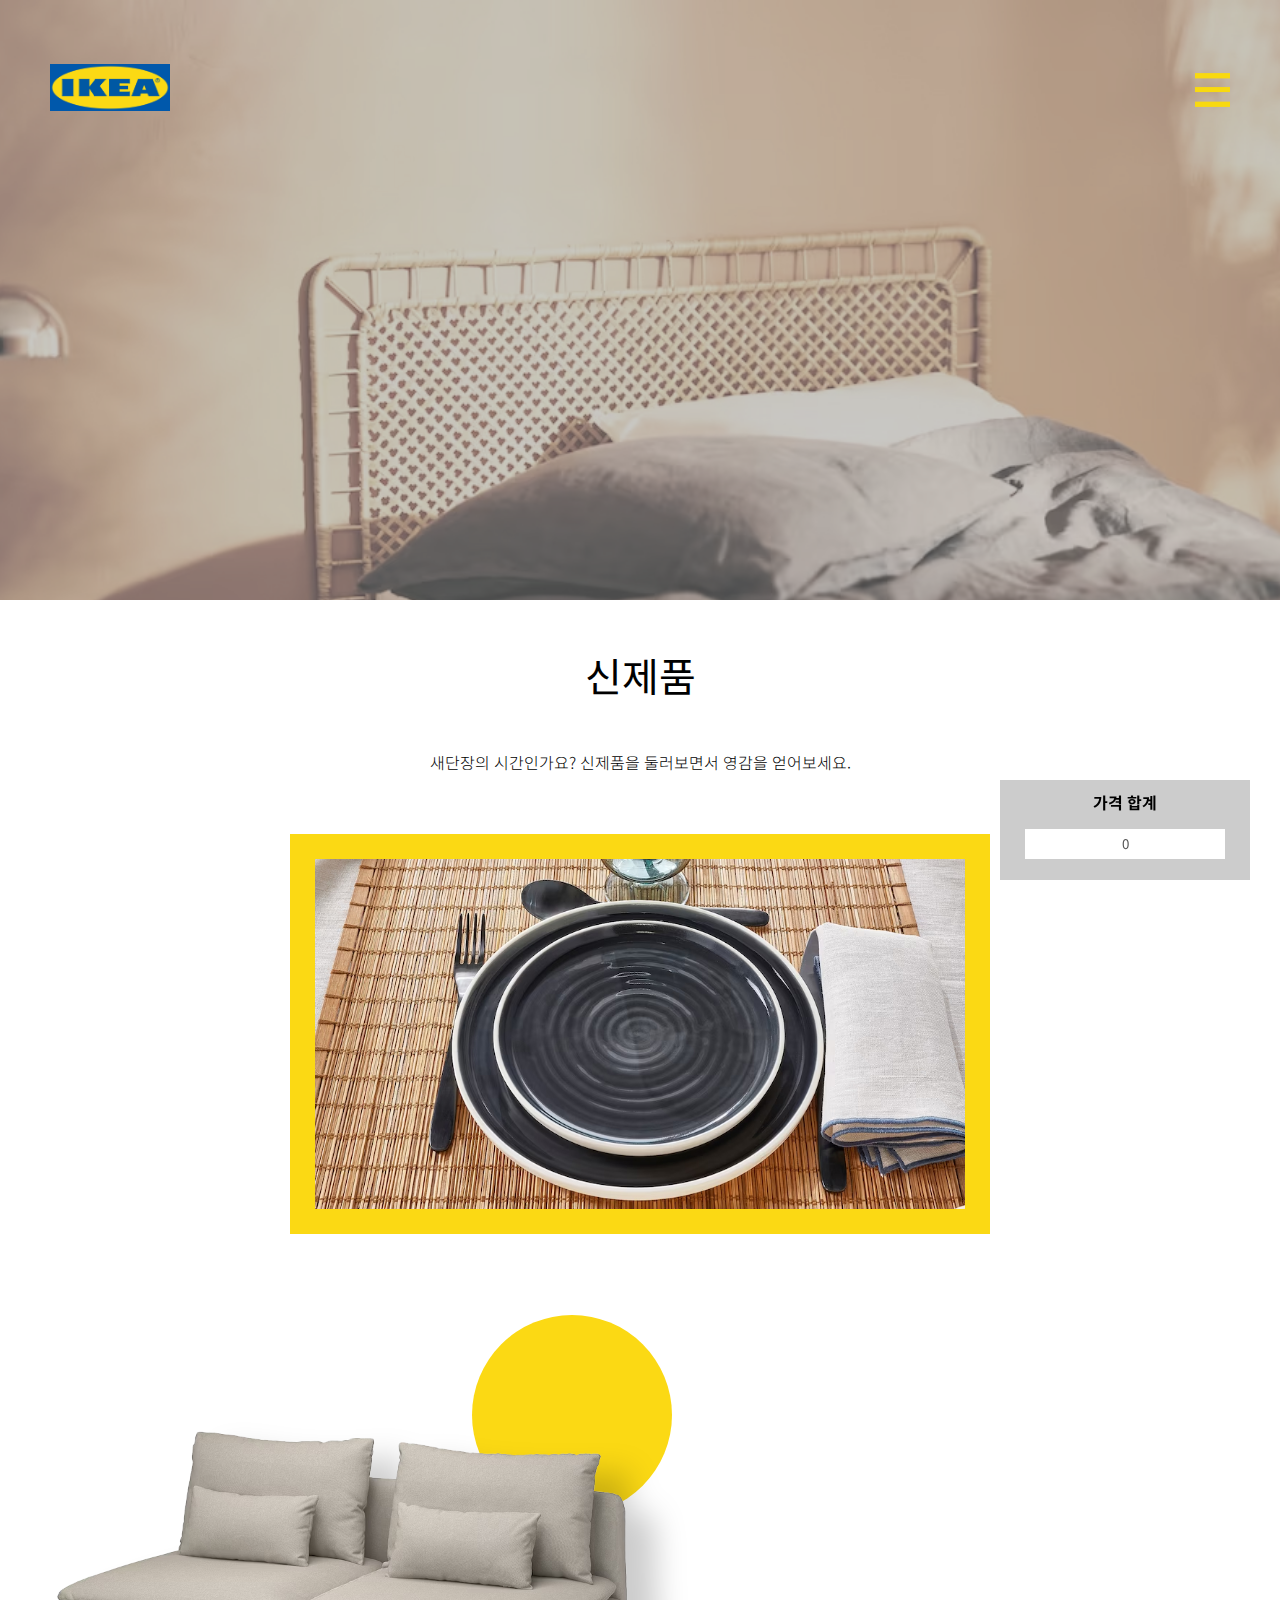
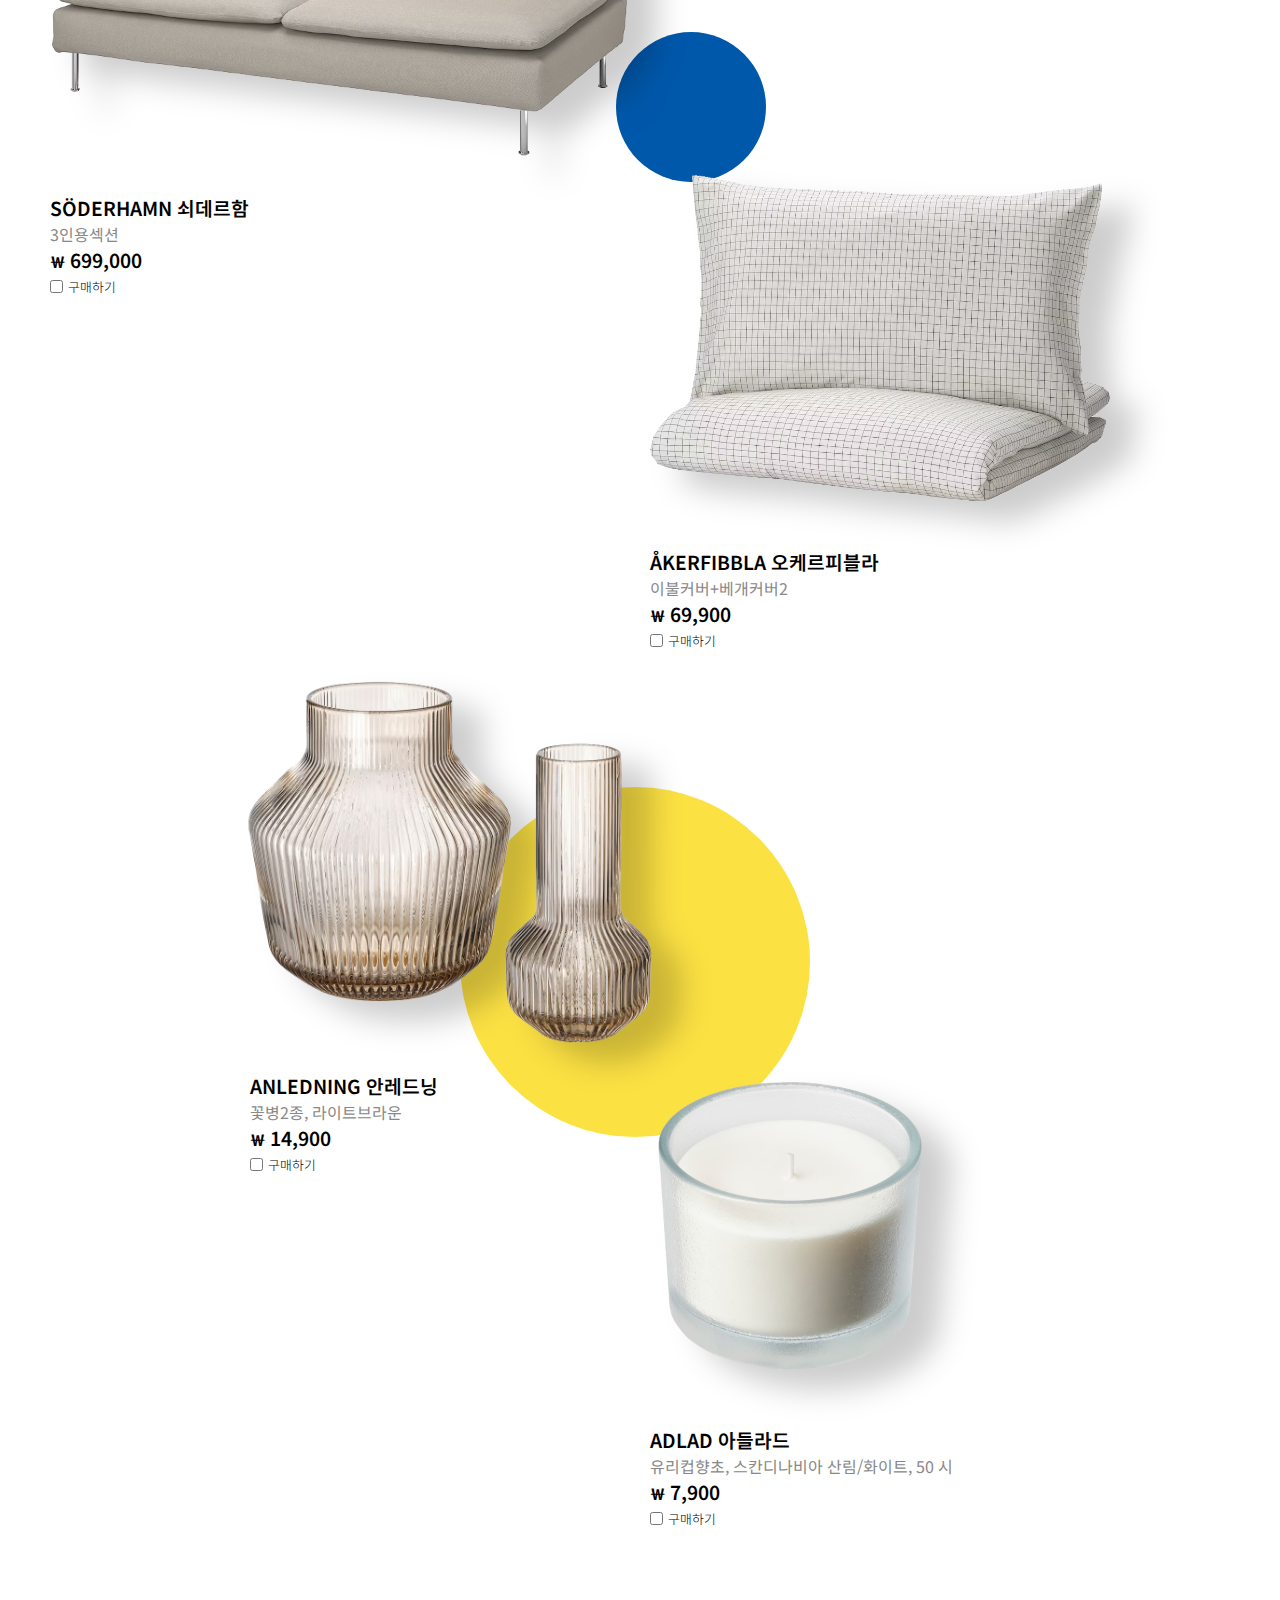
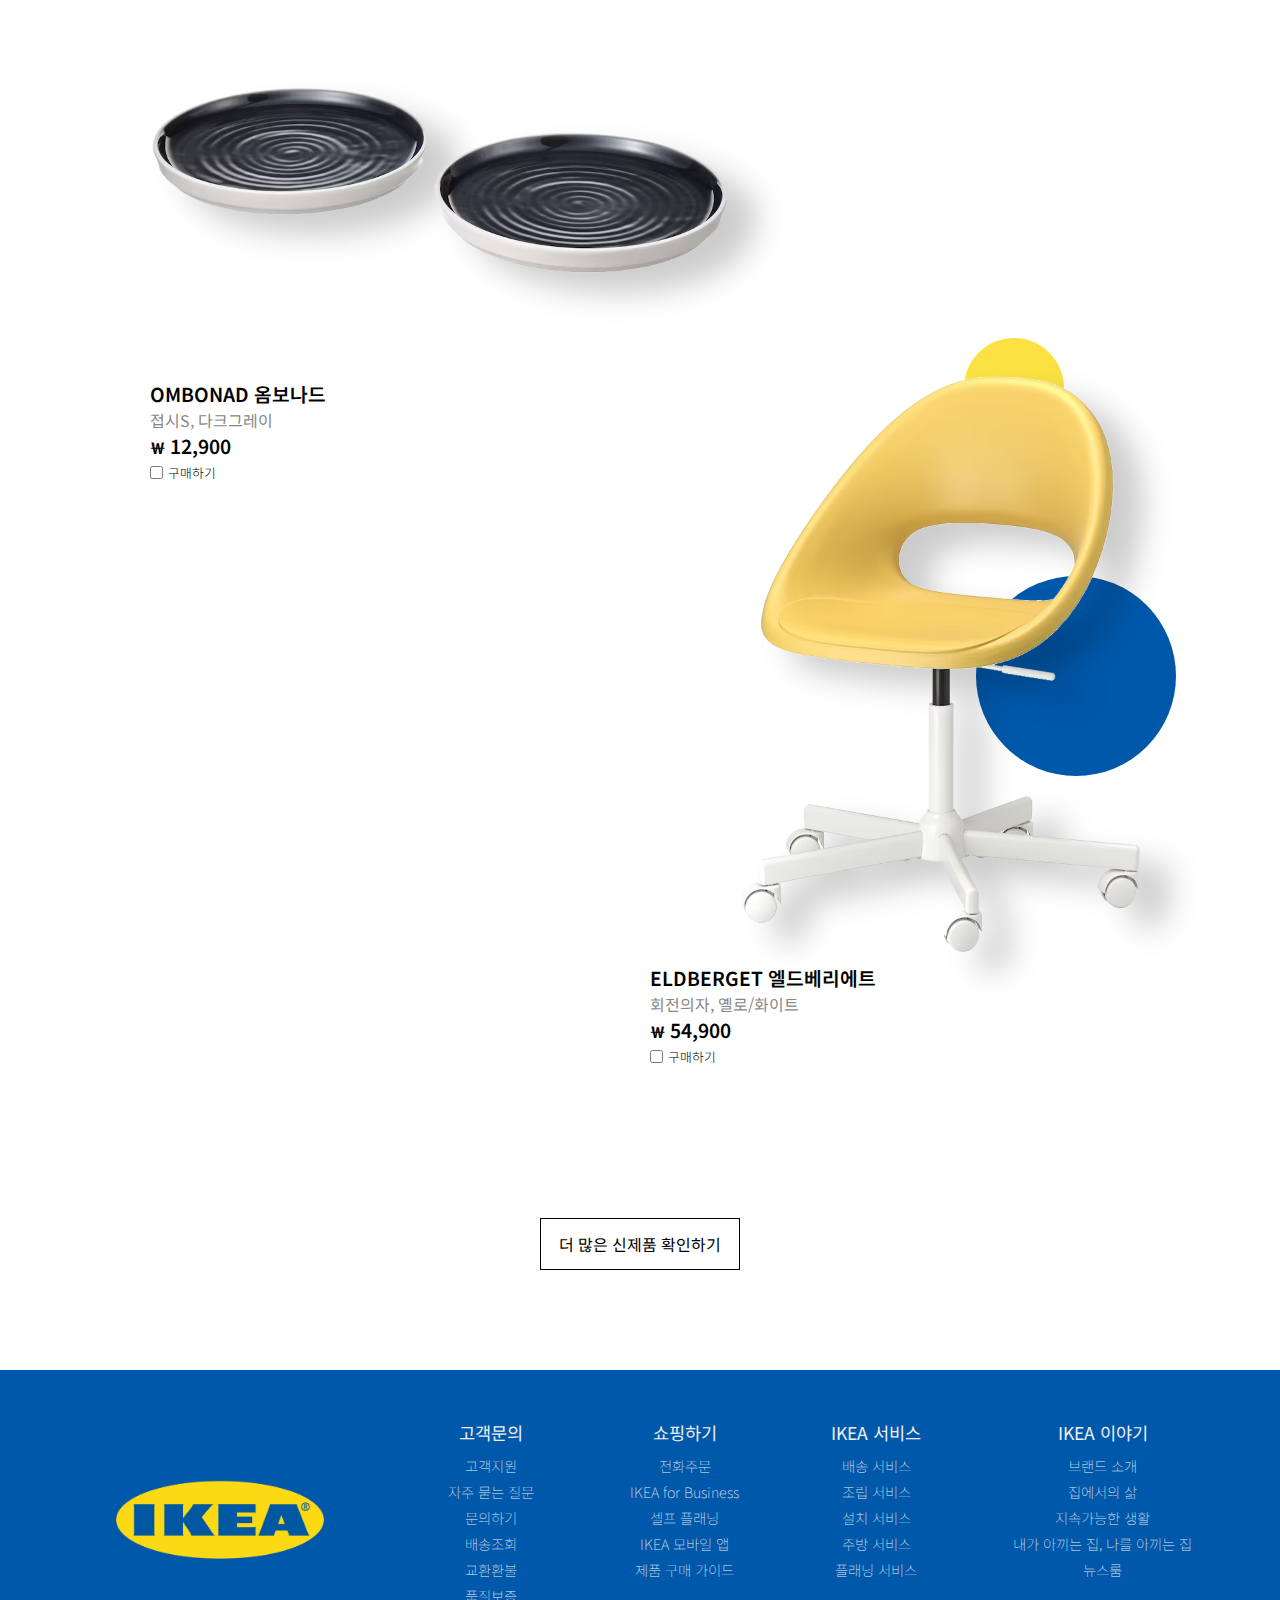
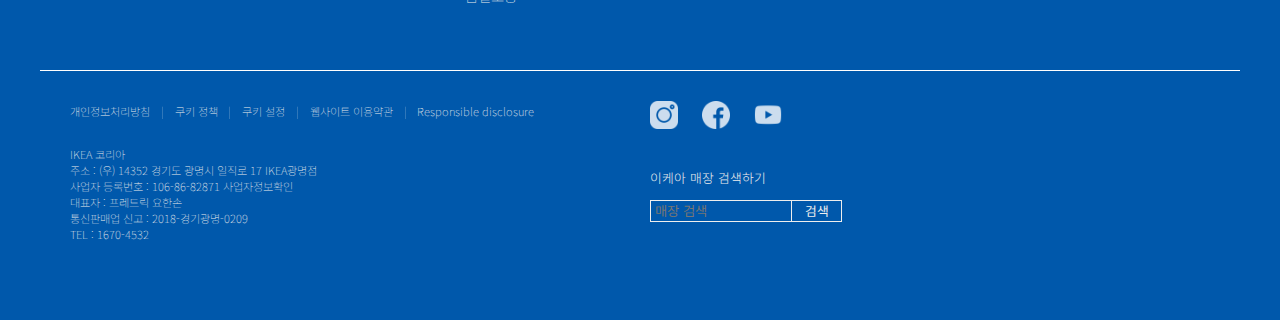
==== commit d1ef87d6: "가격 박스 추가" ====
--- a/sub.html
+++ b/sub.html
@@ -48,7 +48,6 @@
 <body>
 
     <div id="wrap">
-    
         <header>
             <div id="menu">
                 <div class="logo" onclick="location.href='index.html'"><img src="img/logo.png" alt="로고이미지"></div>
@@ -69,11 +68,27 @@
                 </div>
             </div>
         </header>
+
+        <div id="value_box">
+            <h4>가격 합계</h4>
+            <input name="total" id="total" value="0" disabled>
+        </div>
+
+        <script>
+            function pdt() {
+                var basic_product = Number(document.getElementById("total").defaultValue);
+
+                for(var i=1; i<=6; i++){
+                    var eleObj = document.getElementById("opt"+i);
+                    if(eleObj.checked) basic_product+=Number(eleObj.value);
+                }
+                document.getElementById("total").value = basic_product.toLocaleString()+"원";
+            }
+        </script>
     
         <div id="sub_top">
-
         </div>
-    
+
         <div id="sub_content">
             <h1>신제품</h1>
             <p>새단장의 시간인가요? 신제품을 둘러보면서 영감을 얻어보세요.</p>
@@ -96,9 +111,8 @@
                     interval =  setInterval(() => {
                     let random = Math.floor(Math.random() * img_arr.length);
                     slide.src= img_arr[random];
-                }, 200);
+                }, 200); // 변수에 다시 setInterval 함수의 반환값을 재할당하여 재시작
                 });
-
            </script>
 
             <div class="circle"></div>
--- a/css/sub.css
+++ b/css/sub.css
@@ -86,6 +86,31 @@
         font-size: 60px;
     }
     
+        /*-----가격 합계 박스-----*/
+        #value_box {
+            width: 250px;
+            height: 100px;
+            position: fixed;
+            bottom: 20px;
+            right: 30px;
+            z-index: 100;
+            background-color:rgba(0, 88, 171, 0.9);
+            color: white;
+        }
+        
+        #value_box > h4 {
+            text-align: center;
+            padding-top: 10px;
+        }
+        
+        #value_box > input {
+            text-align: center;
+            width: 200px;
+            line-height: 30px;
+            margin: 15px 25px 0;
+            border: none;
+            background-color: #fff;
+        }
     
     
     
@@ -604,8 +629,32 @@
         right: 45px;
         font-size: 60px;
     }
-    
-    
+
+    /*-----가격 합계 박스-----*/
+#value_box {
+    width: 250px;
+    height: 100px;
+    position: fixed;
+    bottom: 20px;
+    right: 30px;
+    z-index: 100;
+    background-color:rgba(0,0,0,0.2);
+}
+
+#value_box > h4 {
+    text-align: center;
+    padding-top: 10px;
+}
+
+#value_box > input {
+    text-align: center;
+    width: 200px;
+    line-height: 30px;
+    margin: 15px 25px 0;
+    border: none;
+    background-color: #fff;
+}
+
     
     
     /*-----서브 탑-----*/
@@ -1044,6 +1093,7 @@
     justify-content: space-between;
     background-color: transparent;
 }
+
 
 .logo {
     width: 120px;
@@ -1115,6 +1165,30 @@
     font-size: 60px;
 }
 
+    /*-----가격 합계 박스-----*/
+    #value_box {
+        width: 250px;
+        height: 100px;
+        position: fixed;
+        bottom: 20px;
+        right: 30px;
+        z-index: 100;
+        background-color:rgba(0,0,0,0.2);
+    }
+    
+    #value_box > h4 {
+        text-align: center;
+        padding-top: 10px;
+    }
+    
+    #value_box > input {
+        text-align: center;
+        width: 200px;
+        line-height: 30px;
+        margin: 15px 25px 0;
+        border: none;
+        background-color: #fff;
+    }
 
 
 
@@ -1189,7 +1263,7 @@
 
 .circle2 {
     position: absolute;
-    left: 86%;
+    left: 78%;
     top: 80%;
     width: 200px;
     height: 200px;
@@ -1209,8 +1283,8 @@
 
 .circle4 {
     position: absolute;
-    left: 84%;
-    top: 75%;
+    left: 77%;
+    top: 74%;
     width: 100px;
     height: 100px;
     border-radius: 200px;
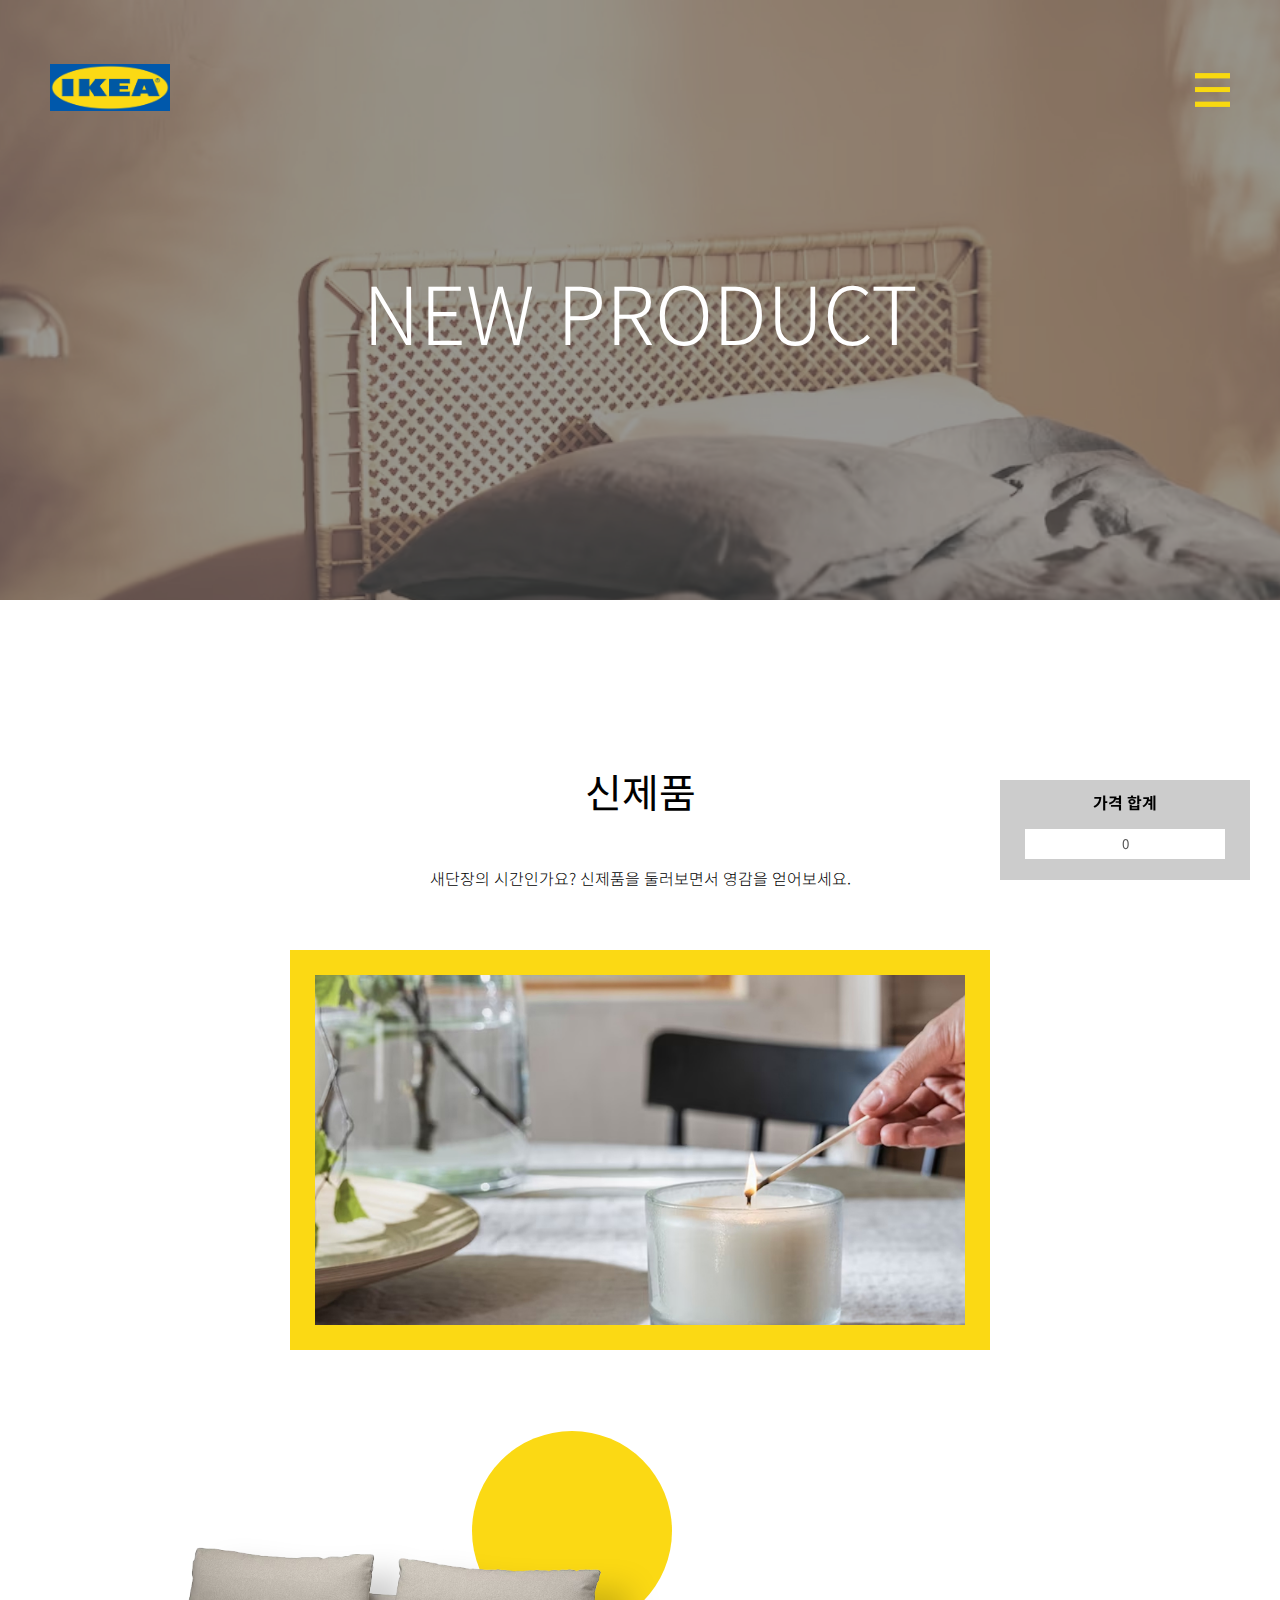
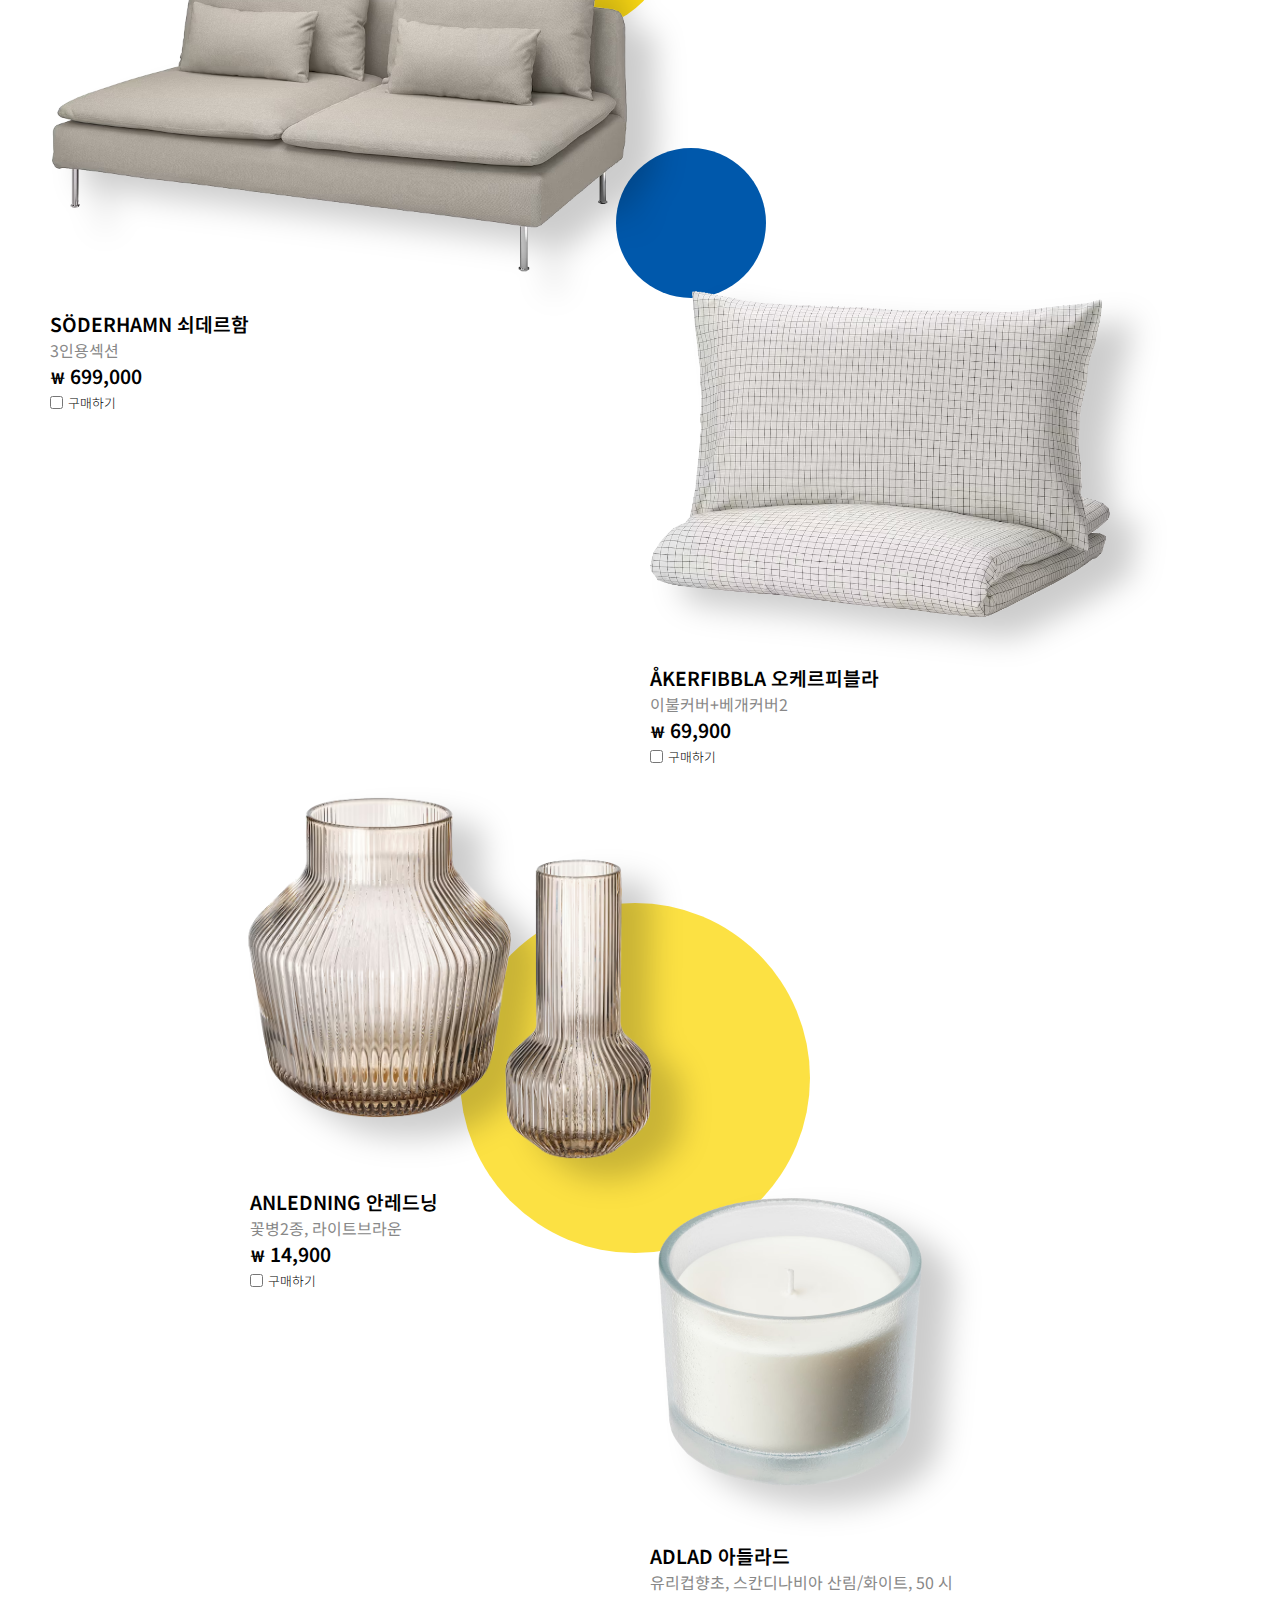
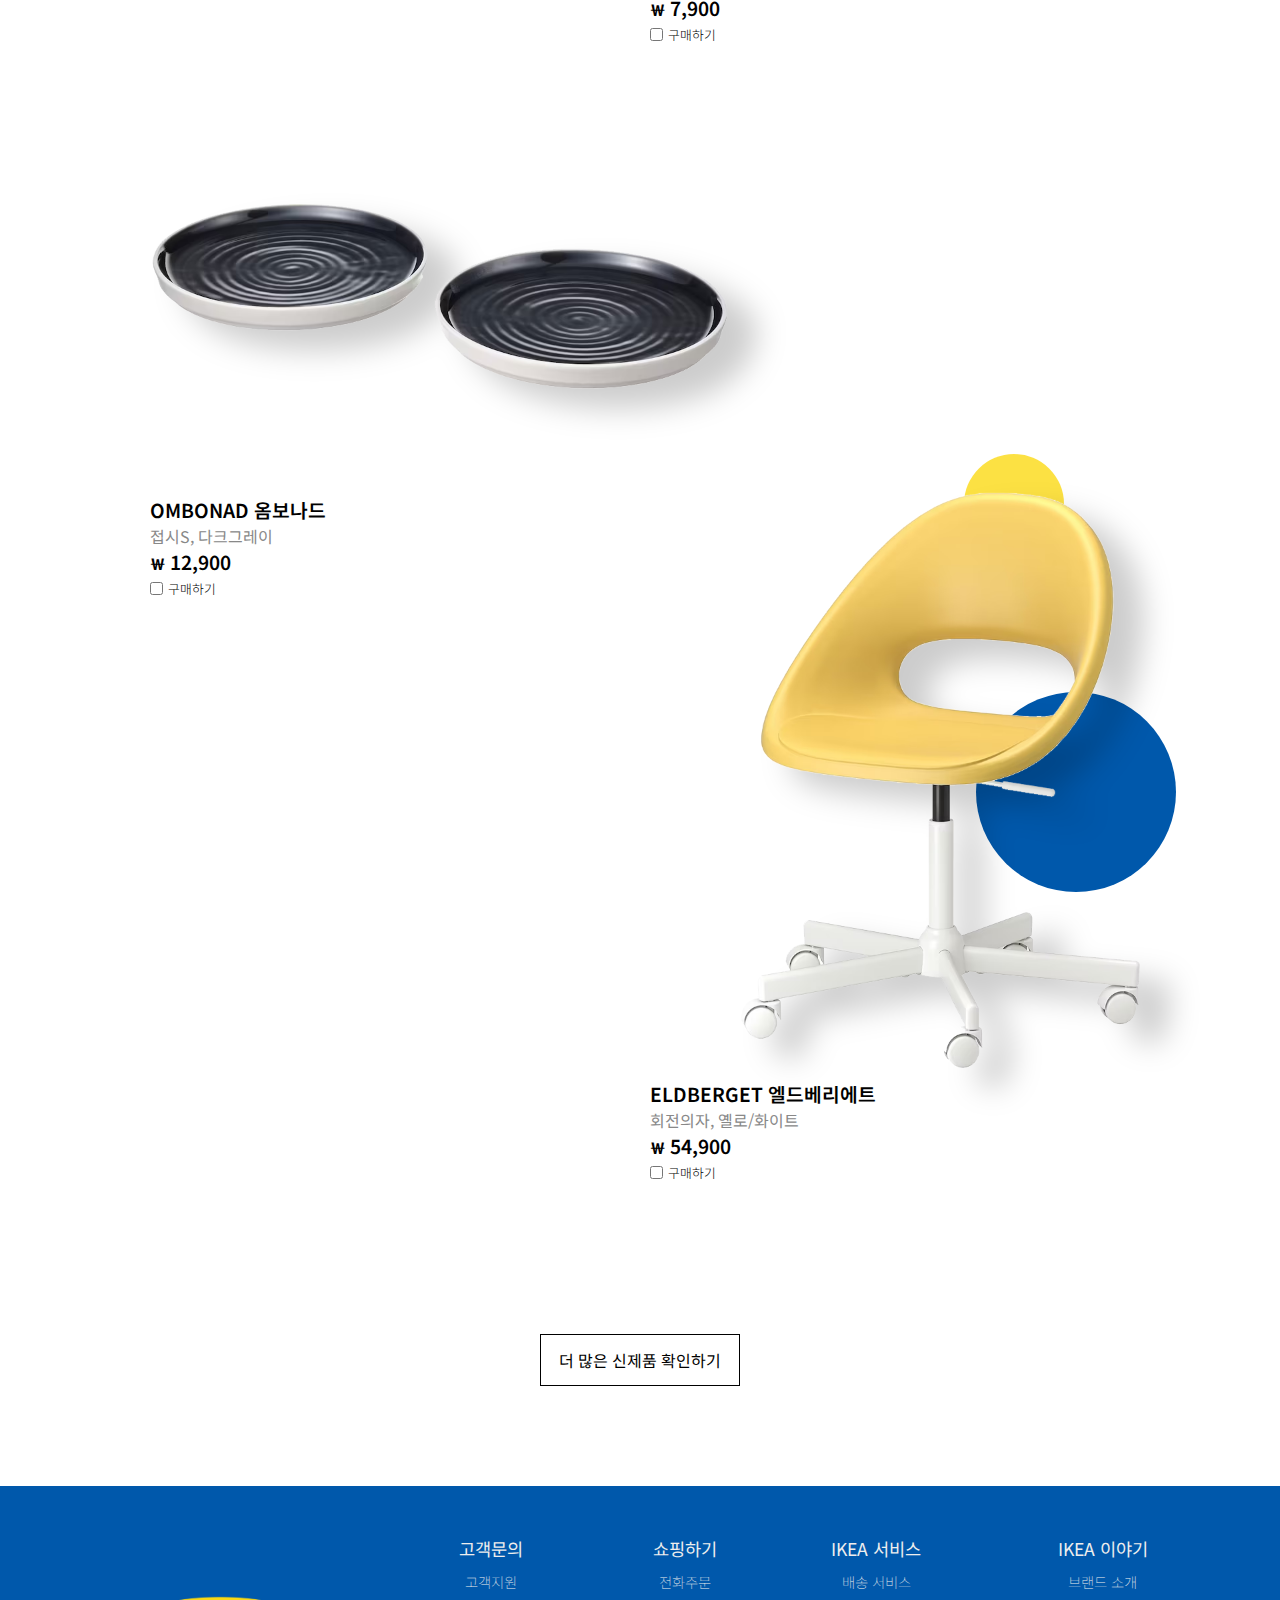
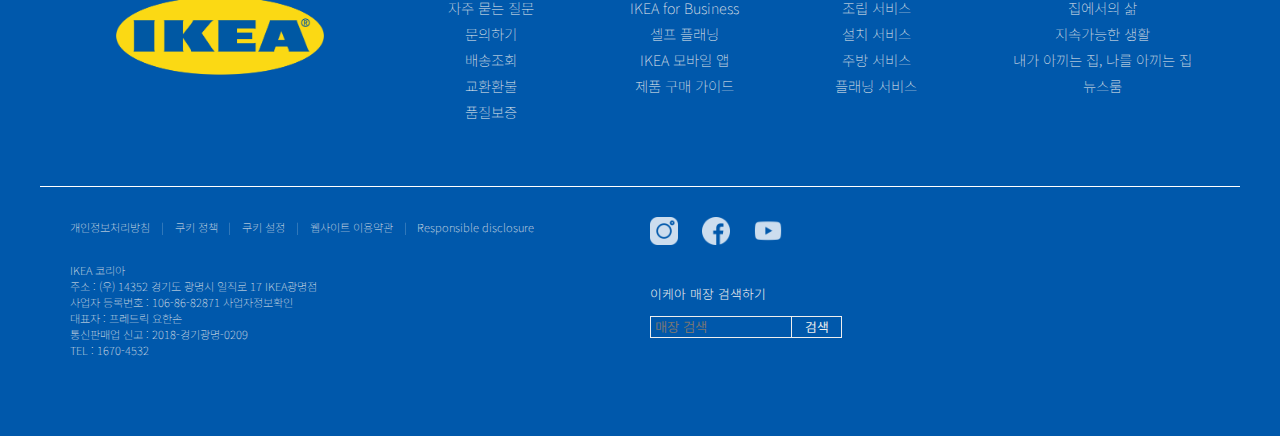
==== commit 14ab5e71: "서브 타이틀 작성" ====
--- a/sub.html
+++ b/sub.html
@@ -88,6 +88,7 @@
     
         <div id="sub_top">
         </div>
+        <h2>NEW PRODUCT</h2>
 
         <div id="sub_content">
             <h1>신제품</h1>
--- a/css/sub.css
+++ b/css/sub.css
@@ -125,7 +125,18 @@
         background-attachment: fixed;
         background-size: cover;
         background-image: url("../img/sub_1.jpg");
-        filter: brightness(0.7) opacity(0.7) grayscale(0.4);
+        filter: brightness(0.5) opacity(0.8) grayscale(0.4);
+    }
+    
+    #sub_top + h2 {
+        position: relative;
+        transform: translate(-50%, -300%);
+        top: 50%;
+        left: 50%;
+        font-size: 4em;
+        font-weight: 300;
+        color: rgba(255, 255, 255);
+        display: inline-block;
     }
     
     
@@ -668,9 +679,19 @@
         background-attachment: fixed;
         background-size: cover;
         background-image: url("../img/sub_1.jpg");
-        filter: brightness(0.7) opacity(0.7) grayscale(0.4);
-    }
-    
+        filter: brightness(0.5) opacity(0.8) grayscale(0.4);
+    }
+    
+    #sub_top + h2 {
+        position: relative;
+        transform: translate(-50%, -270%);
+        top: 50%;
+        left: 50%;
+        font-size: 4.5em;
+        font-weight: 300;
+        color: rgba(255, 255, 255);
+        display: inline-block;
+    }
     
     
     /*-----서브 콘텐츠-----*/
@@ -1203,7 +1224,18 @@
     background-attachment: fixed;
     background-size: cover;
     background-image: url("../img/sub_1.jpg");
-    filter: brightness(0.7) opacity(0.7) grayscale(0.4);
+    filter: brightness(0.5) opacity(0.8) grayscale(0.4);
+}
+
+#sub_top + h2 {
+    position: relative;
+    transform: translate(-50%, -300%);
+    top: 50%;
+    left: 50%;
+    font-size: 5em;
+    font-weight: 300;
+    color: rgba(255, 255, 255);
+    display: inline-block;
 }
 
 
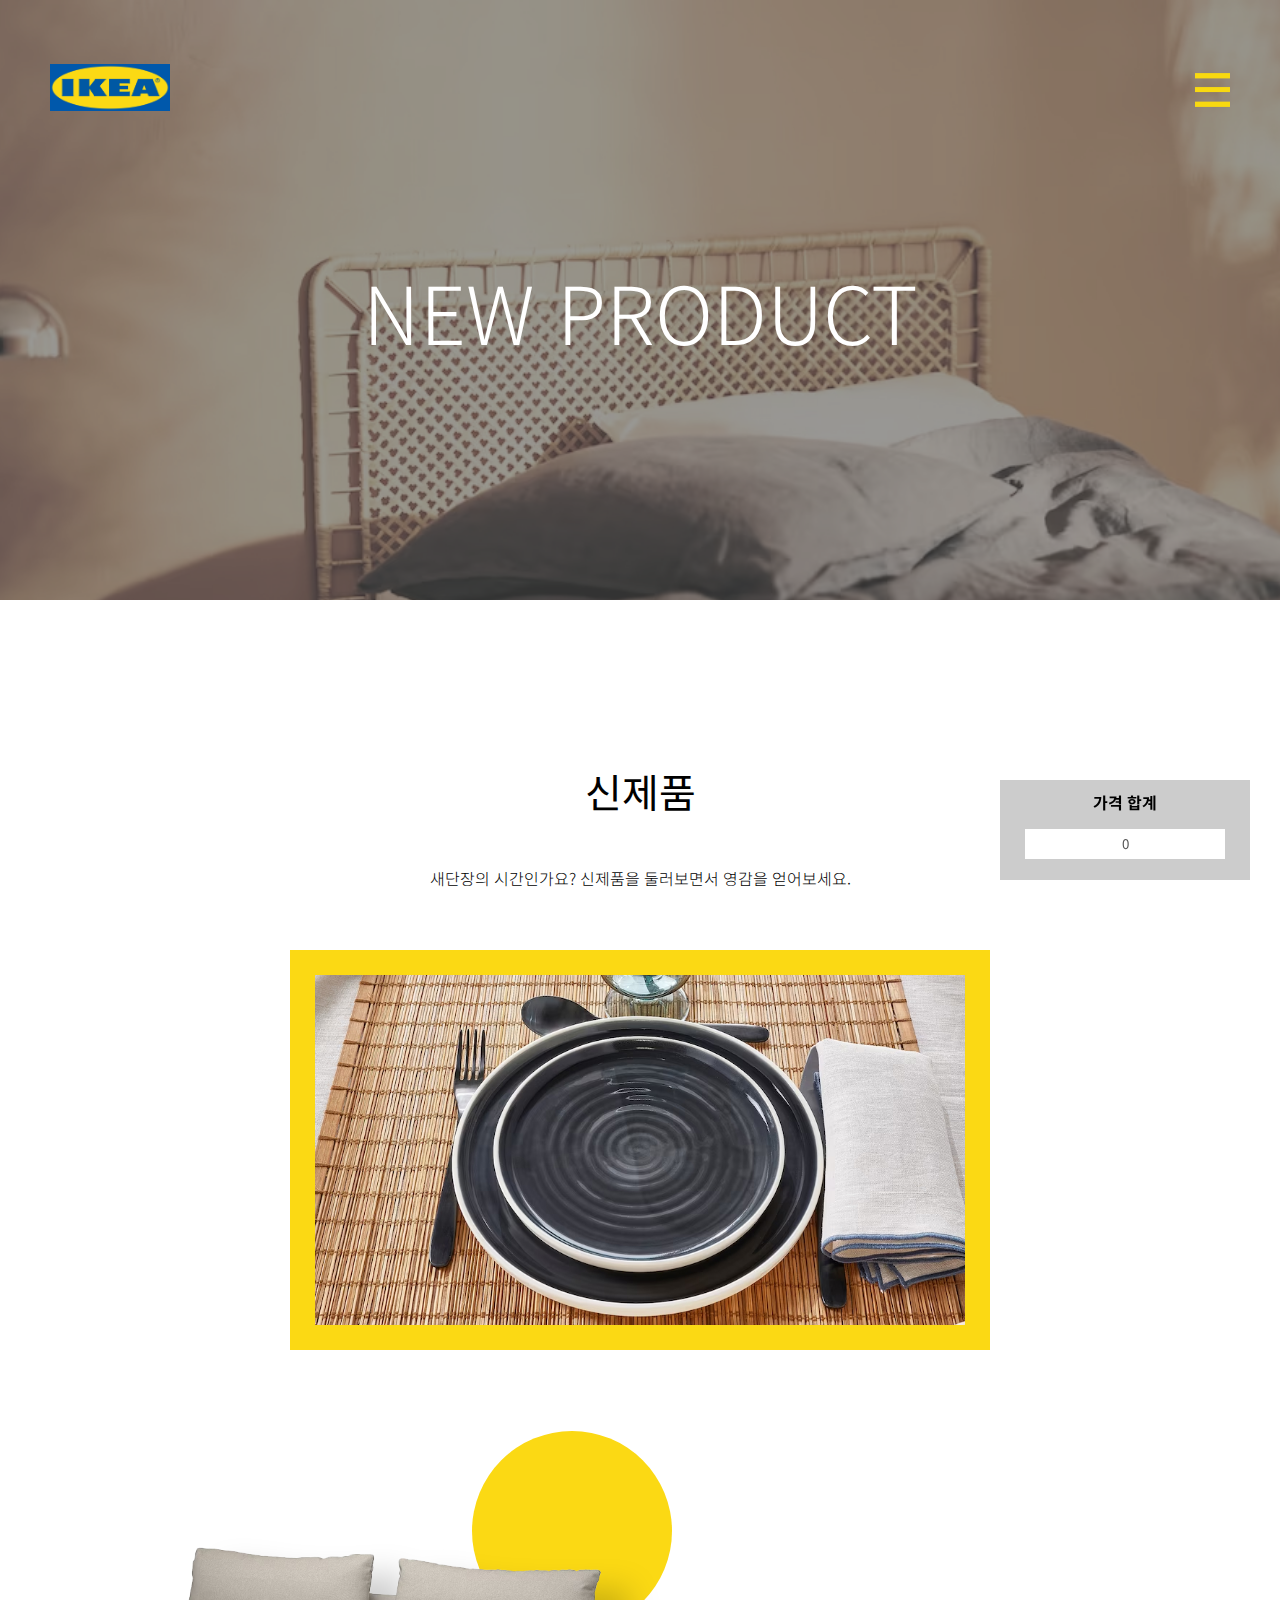
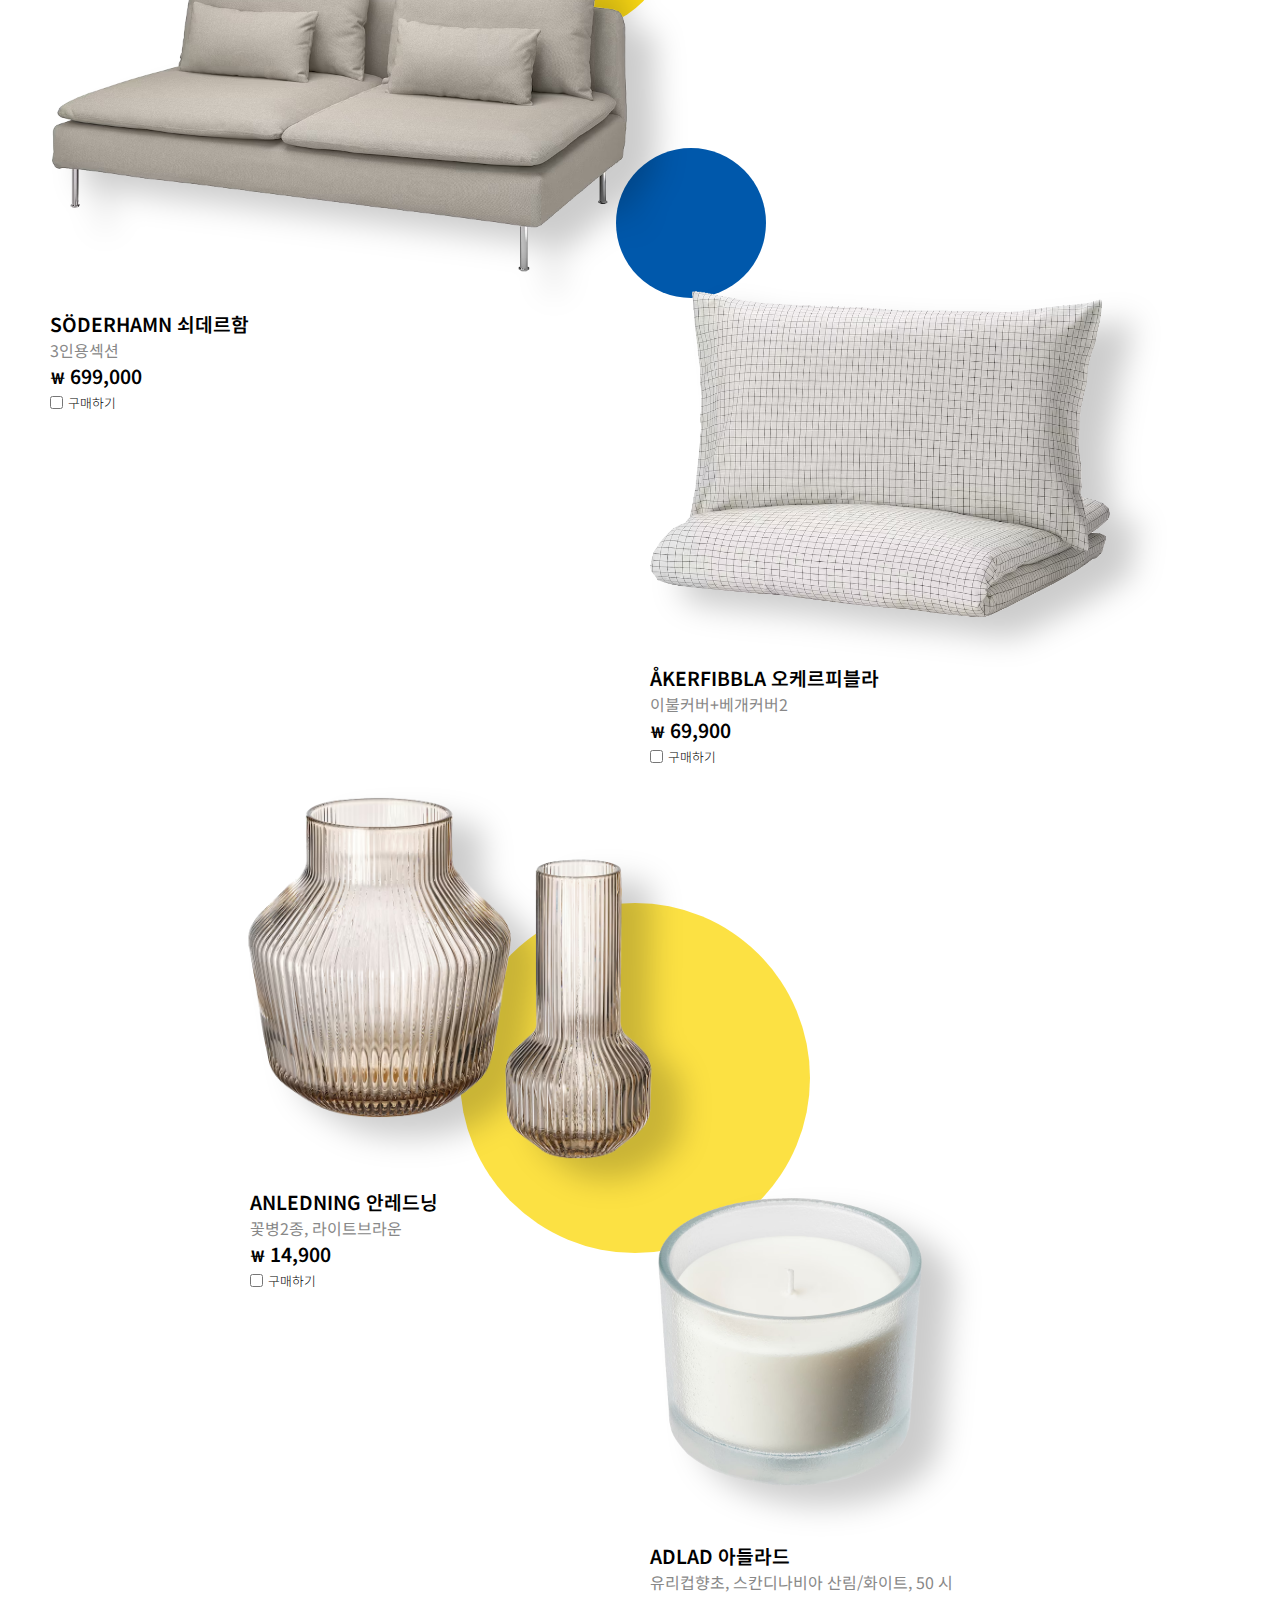
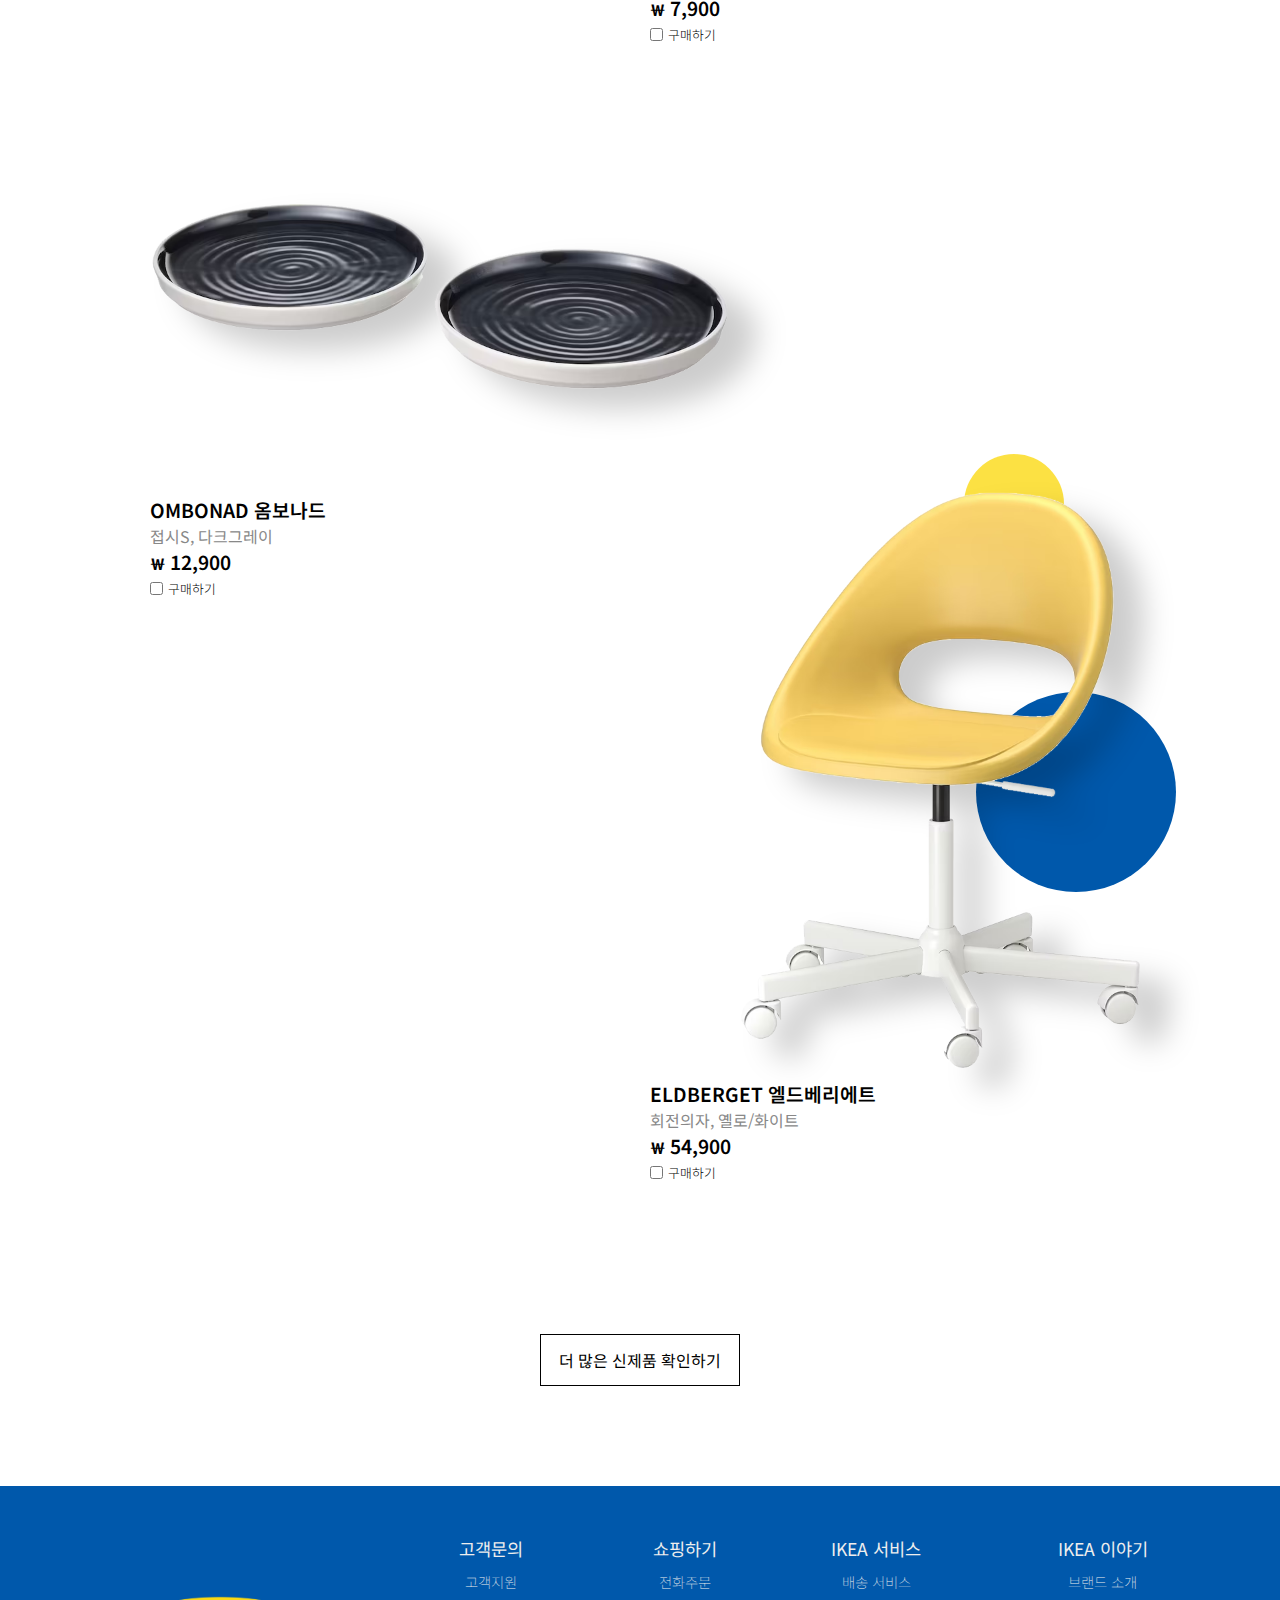
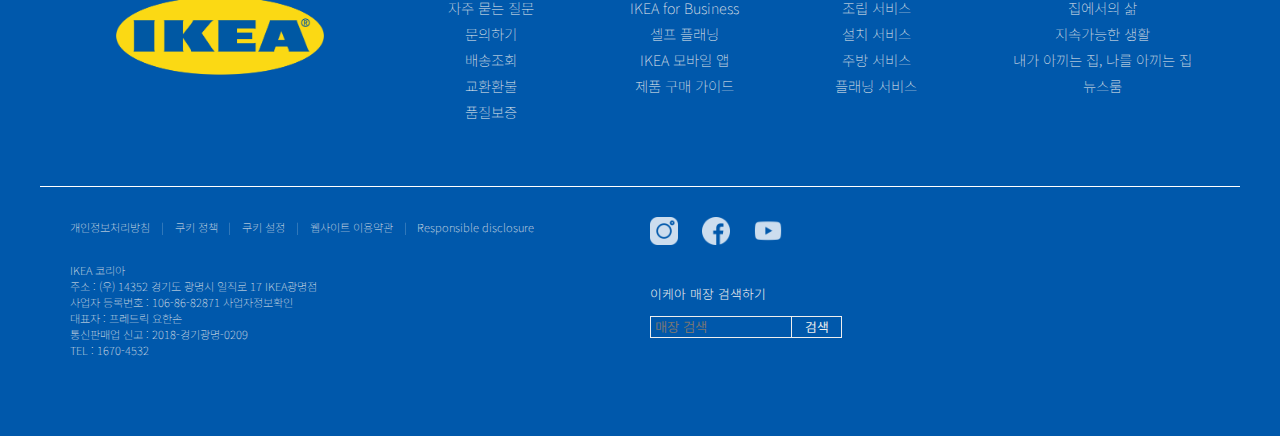
==== commit c9c37d66: "js 분리" ====
--- a/sub.html
+++ b/sub.html
@@ -15,34 +15,9 @@
     <title>IKEA_sub</title>
 
     <script src="https://code.jquery.com/jquery-3.6.0.min.js"></script>
-
-    <!-- js 나중에 분리 -->
-    <script> 
-                // 햄버거 메뉴
-
-                if (window.matchMedia("(min-width: 1200px)").matches) {
-            function openLeftMenu() {
-                document.getElementById("left_menu").style.width = "30%";
-            }/*-- #left_menu의 width를 변경시켜 왼쪽 메뉴가 나타날 수 있도록 함.--*/
-            function closeLeftMenu() {
-                document.getElementById("left_menu").style.width = "0%";
-            }
-        } else if(window.matchMedia("(min-width: 700px)").matches) {
-            function openLeftMenu() {
-                document.getElementById("left_menu").style.width = "40%";
-            }/*-- #left_menu의 width를 변경시켜 왼쪽 메뉴가 나타날 수 있도록 함.--*/
-            function closeLeftMenu() {
-                document.getElementById("left_menu").style.width = "0%";
-            }
-        } else {
-            function openLeftMenu() {
-                document.getElementById("left_menu").style.width = "60%";
-            }/*-- #left_menu의 width를 변경시켜 왼쪽 메뉴가 나타날 수 있도록 함.--*/
-            function closeLeftMenu() {
-                document.getElementById("left_menu").style.width = "0%";
-            }
-        };
-    </script>
+    <script src="js/sr_hm.js"></script> <!-- 햄버거 메뉴 -->
+    <script src="js/sr_three.js"></script> <!-- 계산 -->
+
 </head>
 
 <body>
@@ -74,17 +49,7 @@
             <input name="total" id="total" value="0" disabled>
         </div>
 
-        <script>
-            function pdt() {
-                var basic_product = Number(document.getElementById("total").defaultValue);
-
-                for(var i=1; i<=6; i++){
-                    var eleObj = document.getElementById("opt"+i);
-                    if(eleObj.checked) basic_product+=Number(eleObj.value);
-                }
-                document.getElementById("total").value = basic_product.toLocaleString()+"원";
-            }
-        </script>
+
     
         <div id="sub_top">
         </div>
@@ -96,25 +61,8 @@
             <div id="slide_box">
                 <img src="img/sub_product_j1.jpg" alt="1" id="slide">
             </div>
-            <script>
-                let slide = document.getElementById("slide");
-                let img_arr = ["img/sub_product_j1.jpg", "img/sub_product_j2.jpg", "img/sub_product_j3.jpg", "img/sub_product_j4.jpg","img/sub_product_j5.jpg","img/sub_product_j6.jpg"];
-           
-                let interval = setInterval(() => {
-                    let random = Math.floor(Math.random() * img_arr.length);
-                    slide.src= img_arr[random];
-                }, 200);
-
-                slide.addEventListener("mouseover",function(){
-                    clearInterval(interval)
-                });
-                slide.addEventListener("mouseout",function(){
-                    interval =  setInterval(() => {
-                    let random = Math.floor(Math.random() * img_arr.length);
-                    slide.src= img_arr[random];
-                }, 200); // 변수에 다시 setInterval 함수의 반환값을 재할당하여 재시작
-                });
-           </script>
+            
+            <script src="js/sr_four.js"></script> <!-- 랜덤 슬라이드 -->
 
             <div class="circle"></div>
             <div class="circle2"></div>
--- a/css/sub.css
+++ b/css/sub.css
@@ -130,10 +130,10 @@
     
     #sub_top + h2 {
         position: relative;
-        transform: translate(-50%, -300%);
+        transform: translate(-50%, -340%);
         top: 50%;
         left: 50%;
-        font-size: 4em;
+        font-size: 3.5em;
         font-weight: 300;
         color: rgba(255, 255, 255);
         display: inline-block;
@@ -684,10 +684,10 @@
     
     #sub_top + h2 {
         position: relative;
-        transform: translate(-50%, -270%);
+        transform: translate(-50%, -300%);
         top: 50%;
         left: 50%;
-        font-size: 4.5em;
+        font-size: 4em;
         font-weight: 300;
         color: rgba(255, 255, 255);
         display: inline-block;
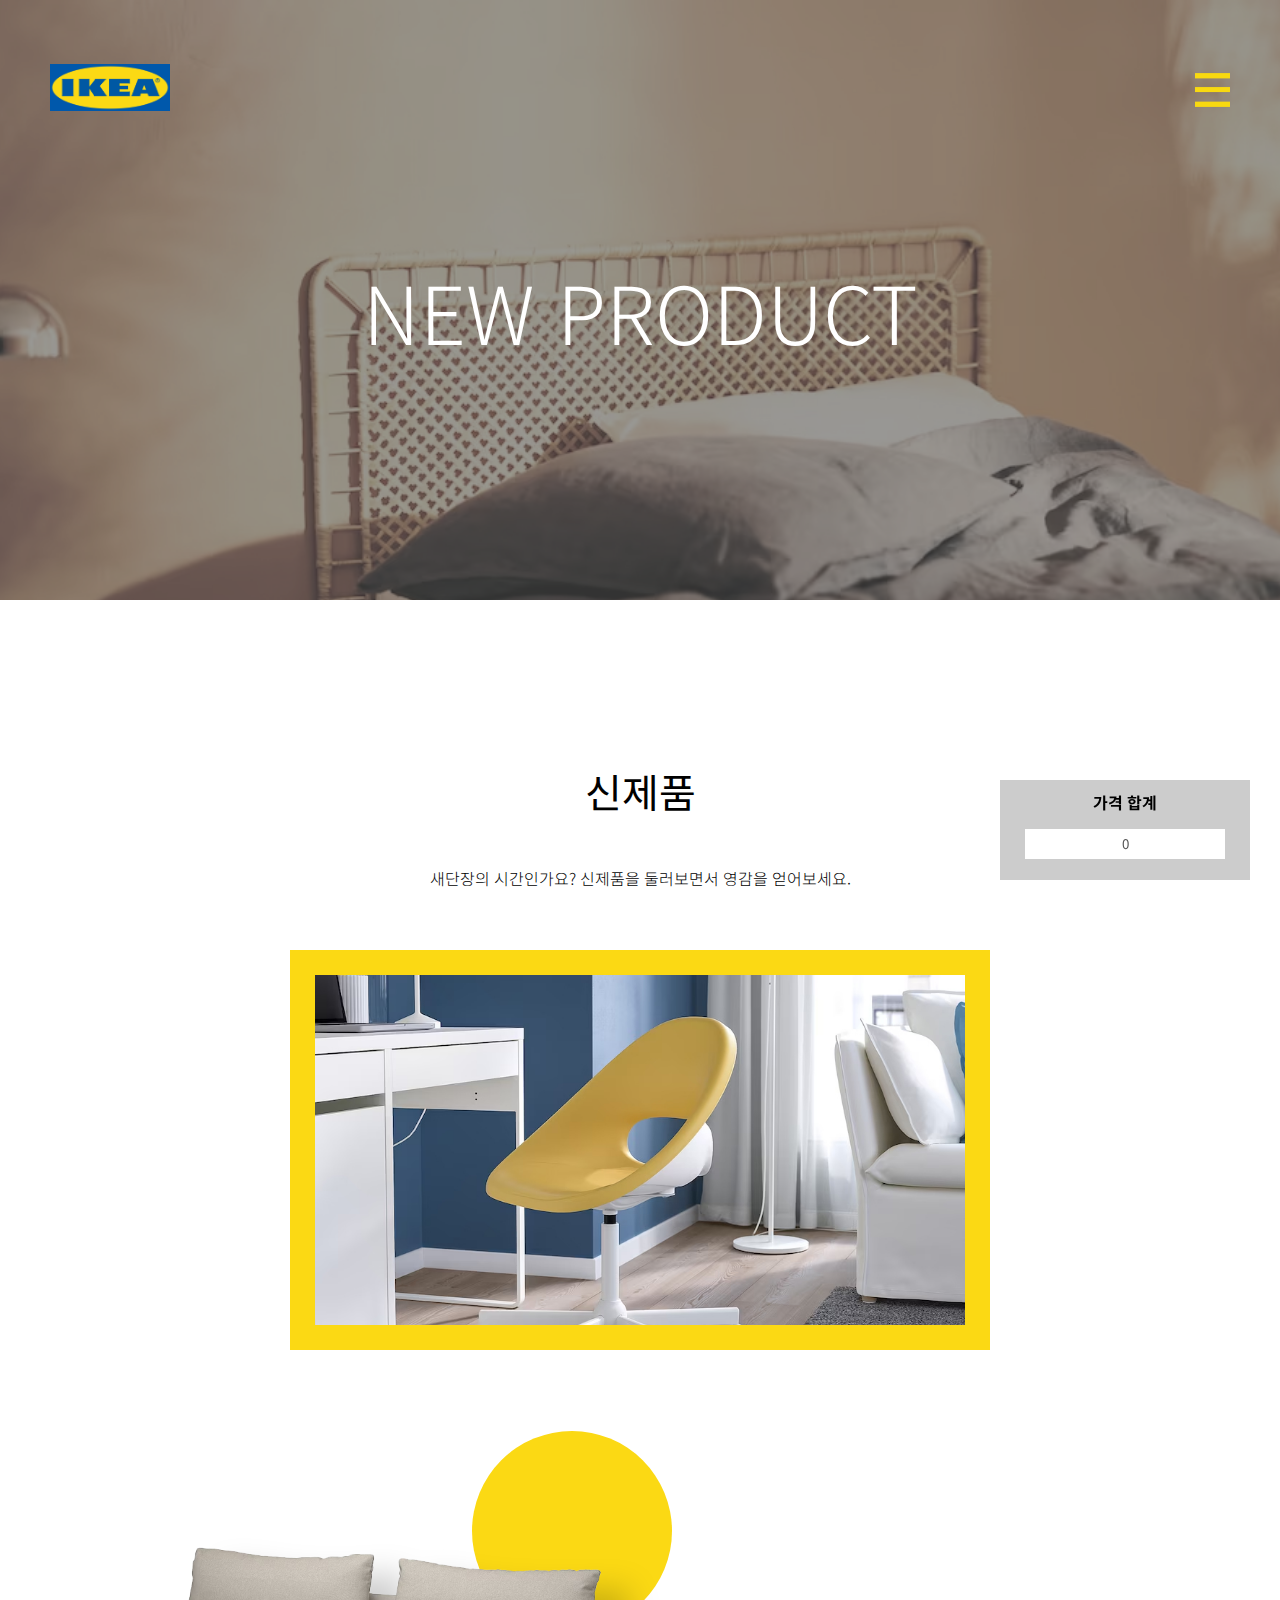
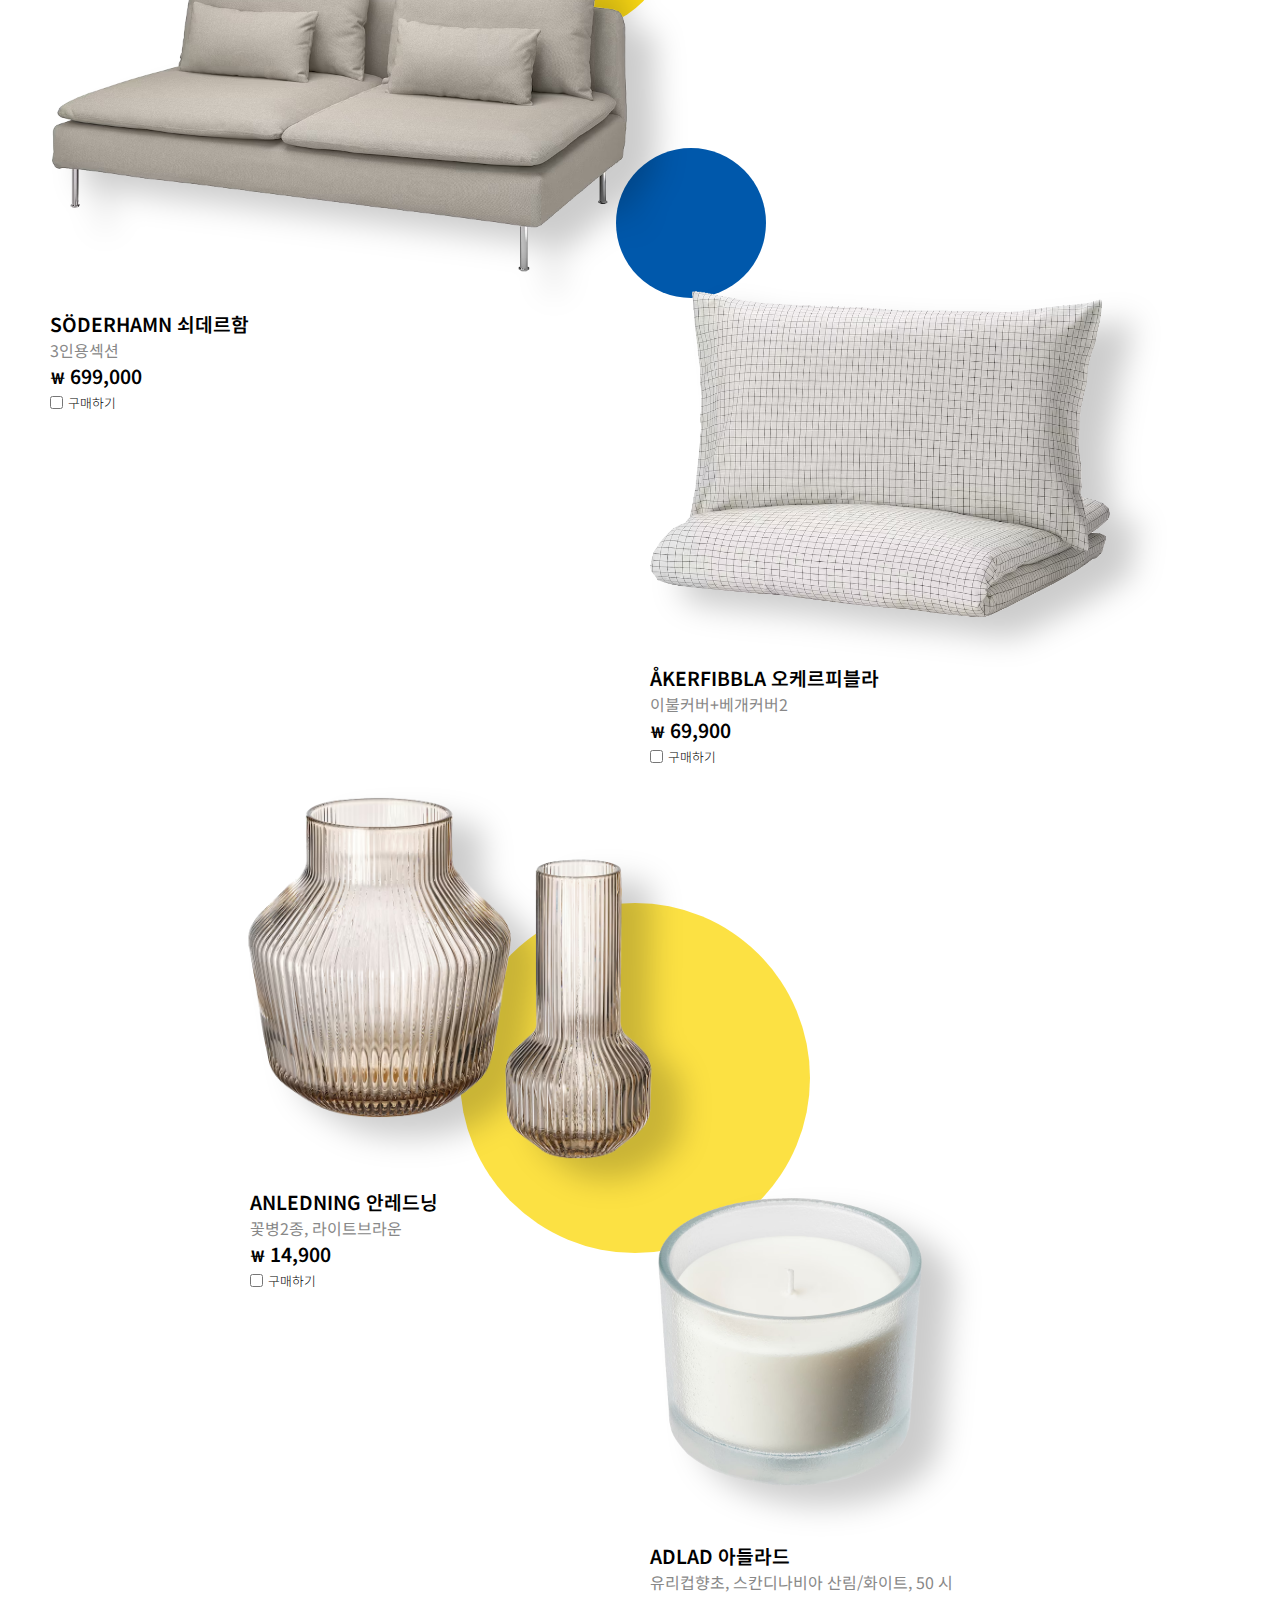
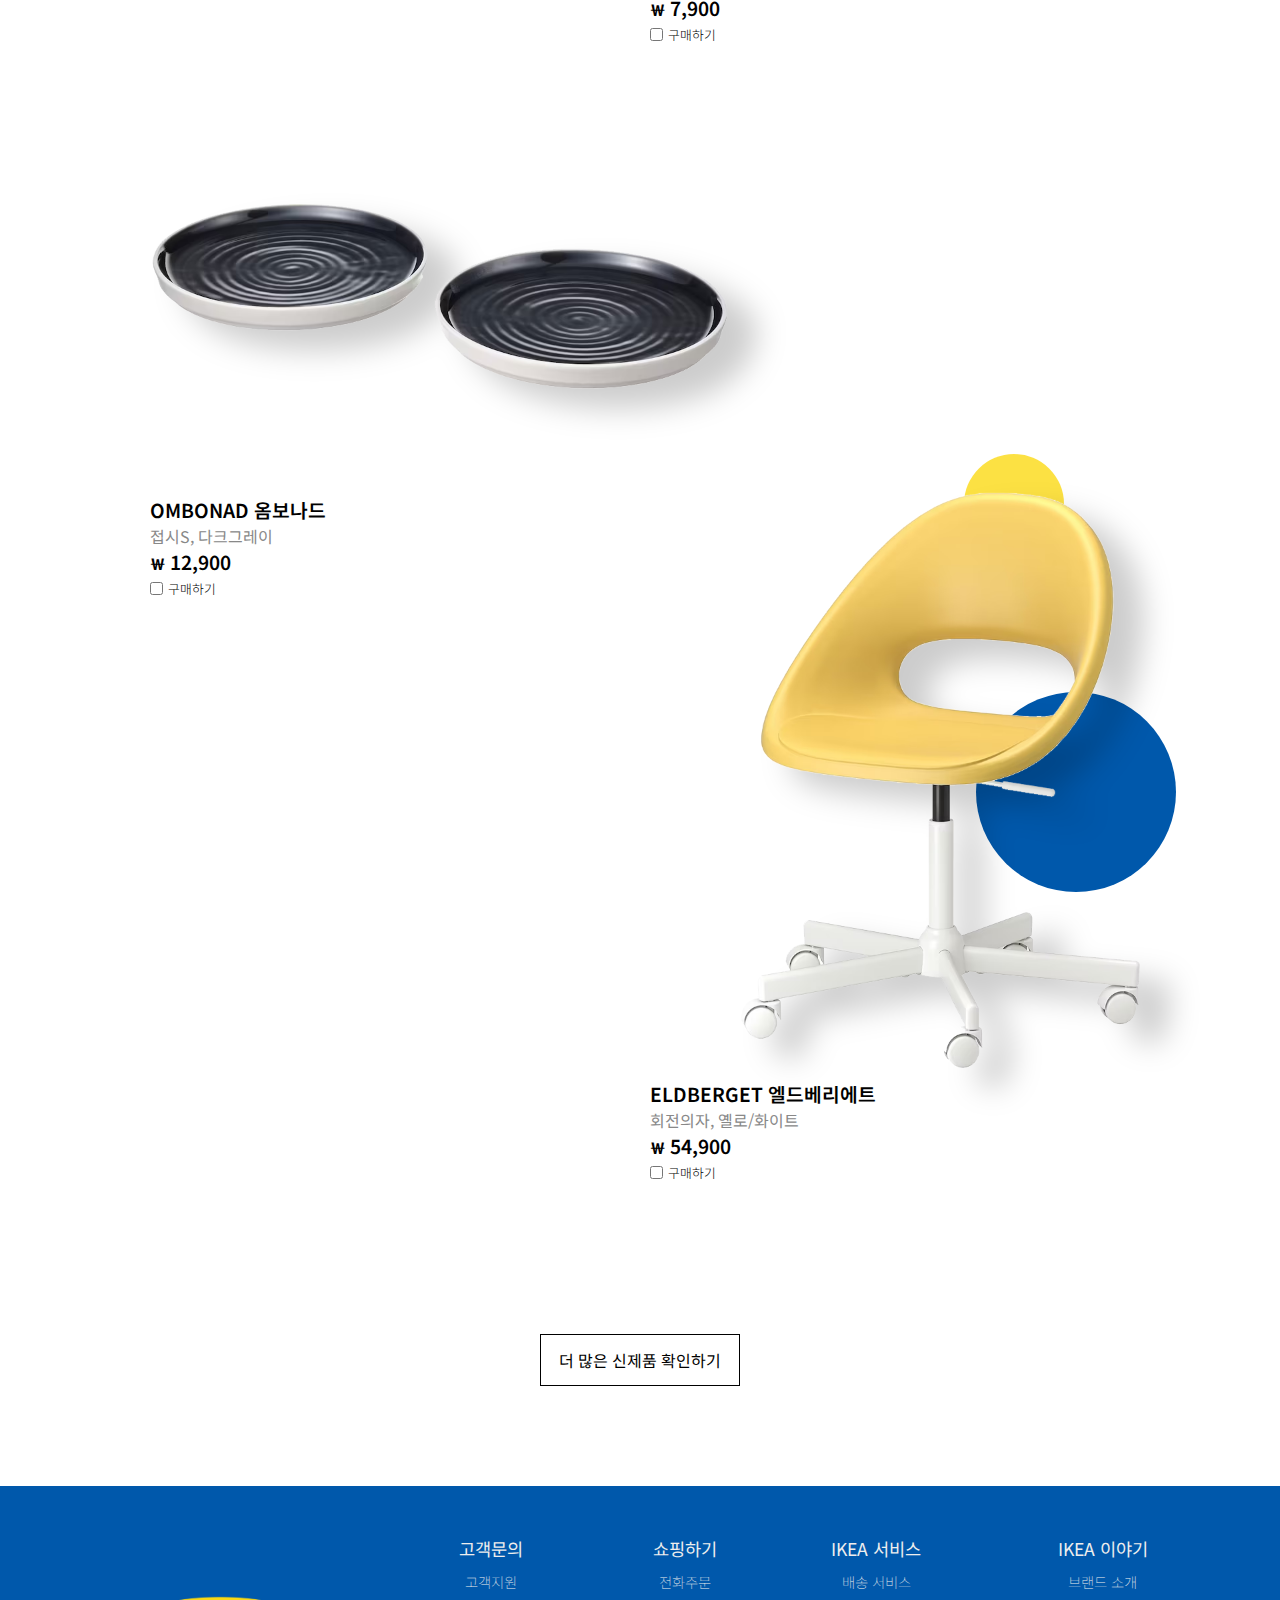
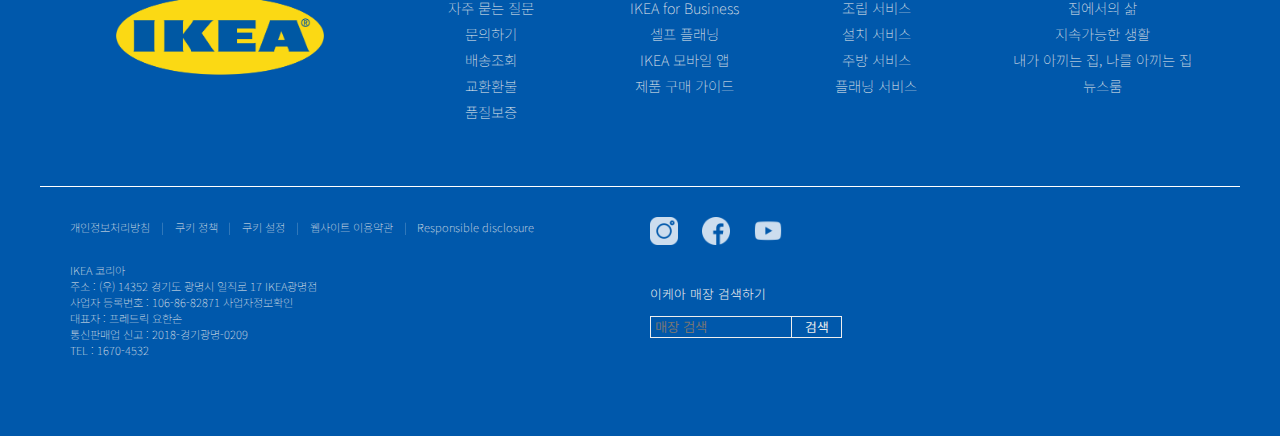
==== commit da9cc900: "나타나는 효과 주석처리" ====
--- a/sub.html
+++ b/sub.html
@@ -70,6 +70,20 @@
             <div class="circle4"></div>
             <div class="circle5"></div>
 
+            <!-- <script>
+                $(function(){
+                    $(window).scroll(function(){
+                        $(".sub_content_box").each(function(i){
+                            var bottom_obj = $(this).offset().top + $(this).outerHeight() / 15;
+                            var bottom_win = $(window).scrollTop() + $(window).height();
+                            if( bottom_win > bottom_obj) {
+                                $(this).animate({"opacity" : "1"}, 800);
+                            }
+                        });
+                    });
+                });
+            </script> -->
+
             <div id="sub_content_wrap">
                 <div class="sub_content_box">
                     <div class="sub_content_img">
--- a/css/sub.css
+++ b/css/sub.css
@@ -801,6 +801,7 @@
         margin-left: 20px;
         align-self: flex-start;
         padding: 0;
+        /* opacity: 0; */
     }
     .sub_content_box:nth-child(2) {
         width: 500px;
@@ -1344,6 +1345,7 @@
     margin-left: 0px;
     align-self: flex-start;
     padding: 0;
+    /* opacity: 0; */
 }
 .sub_content_box:nth-child(2) {
     width: 50%;
